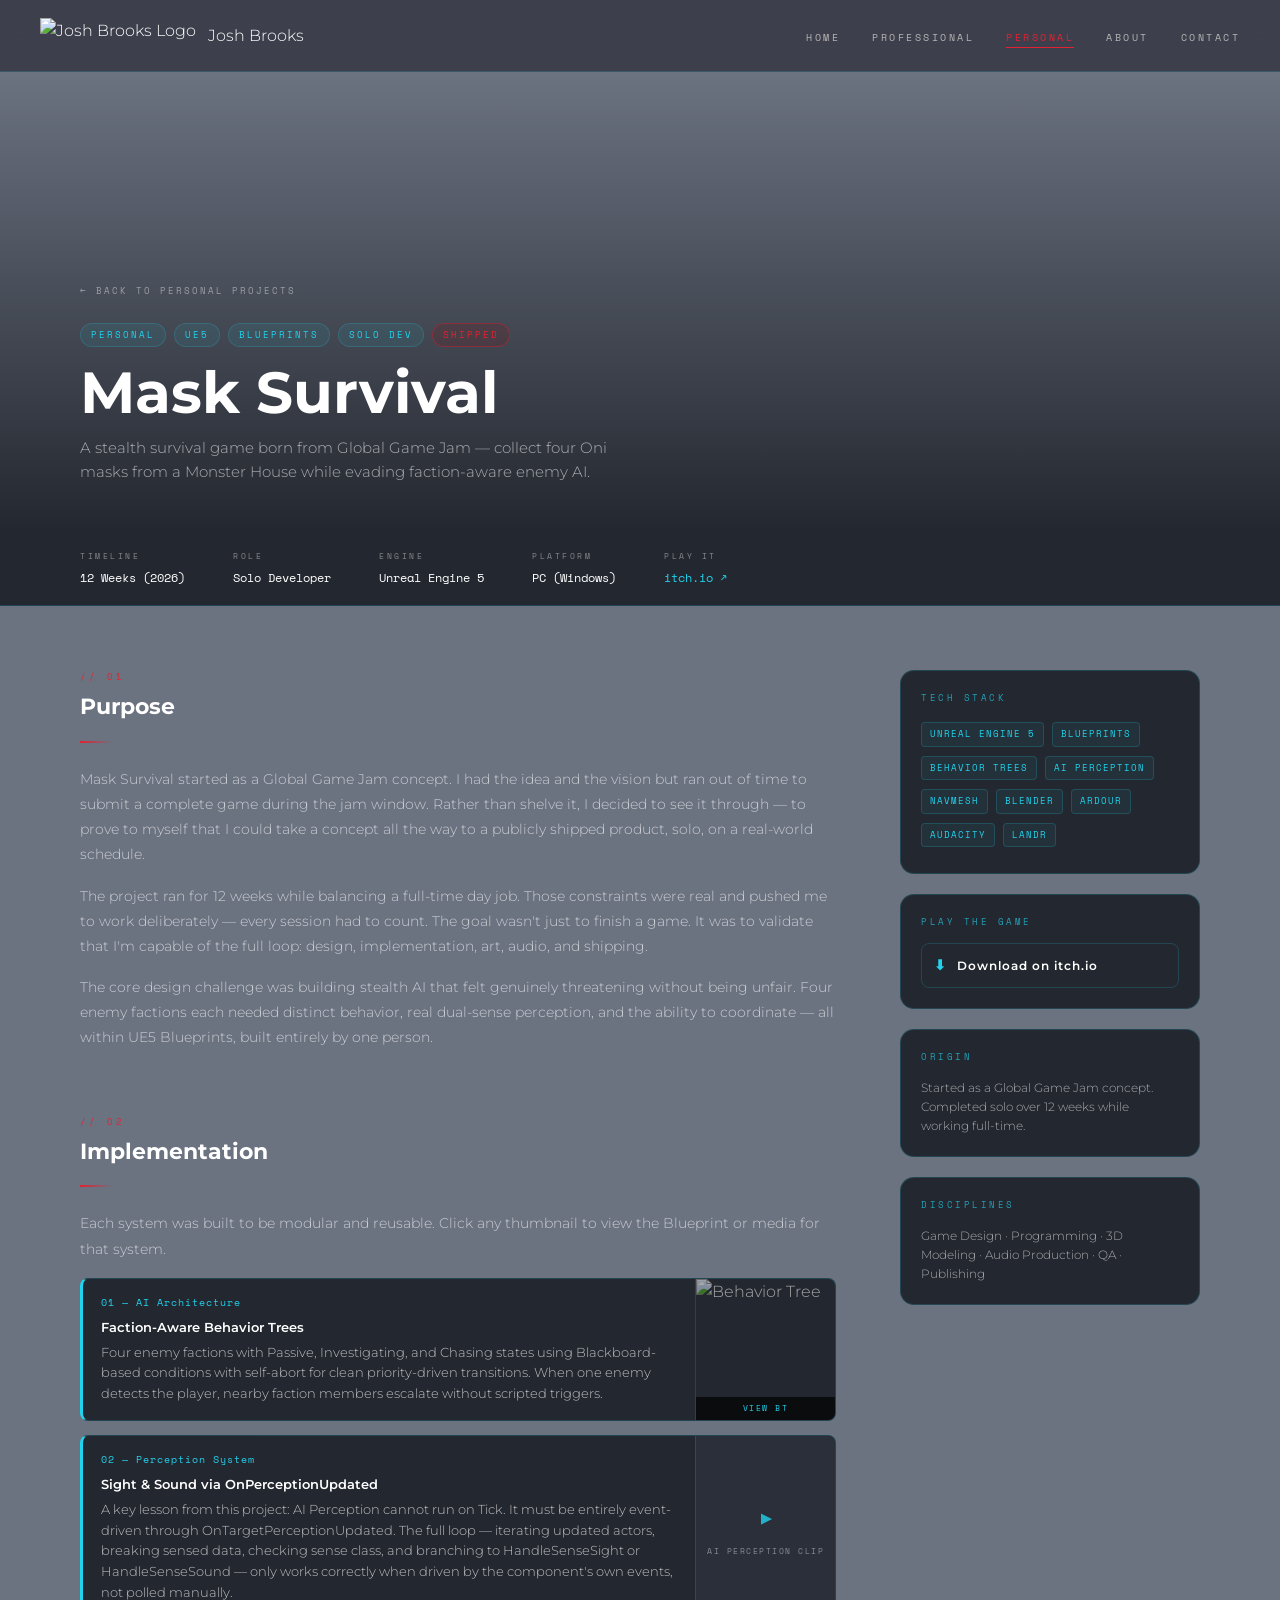
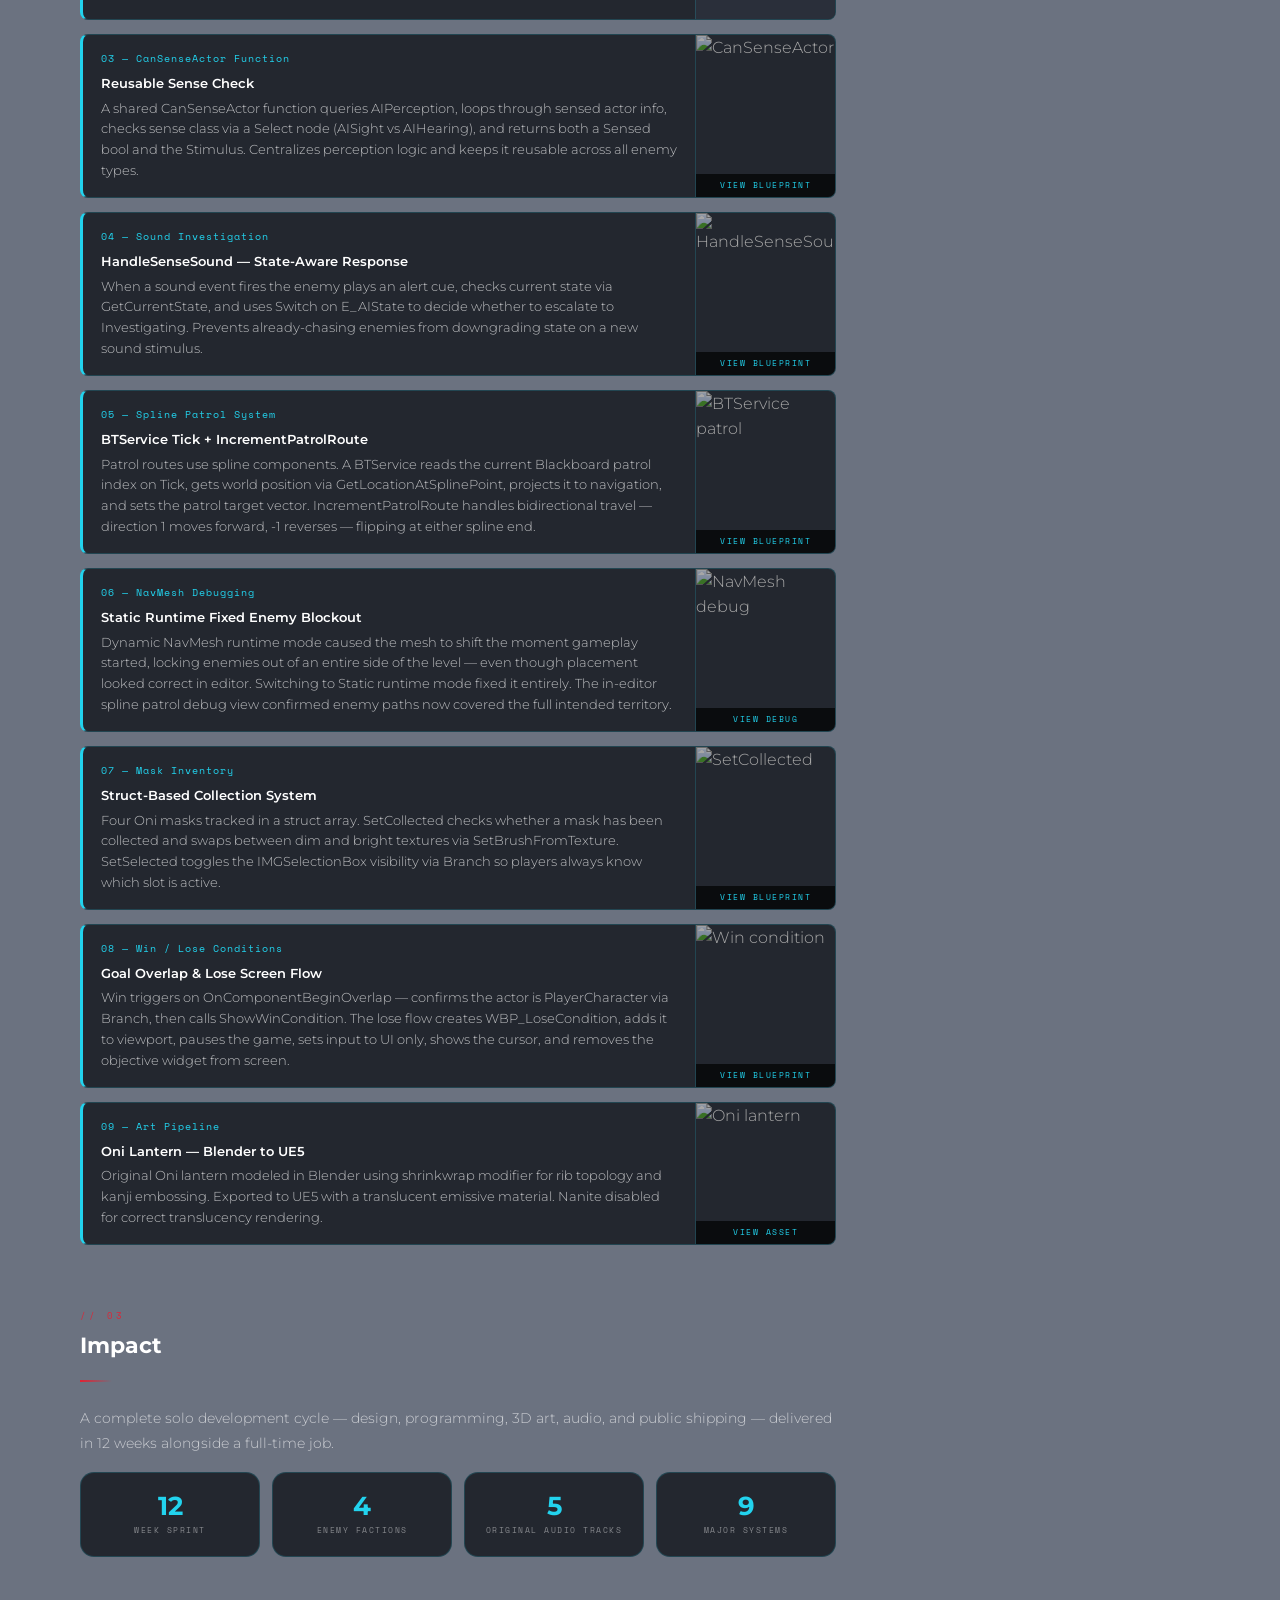
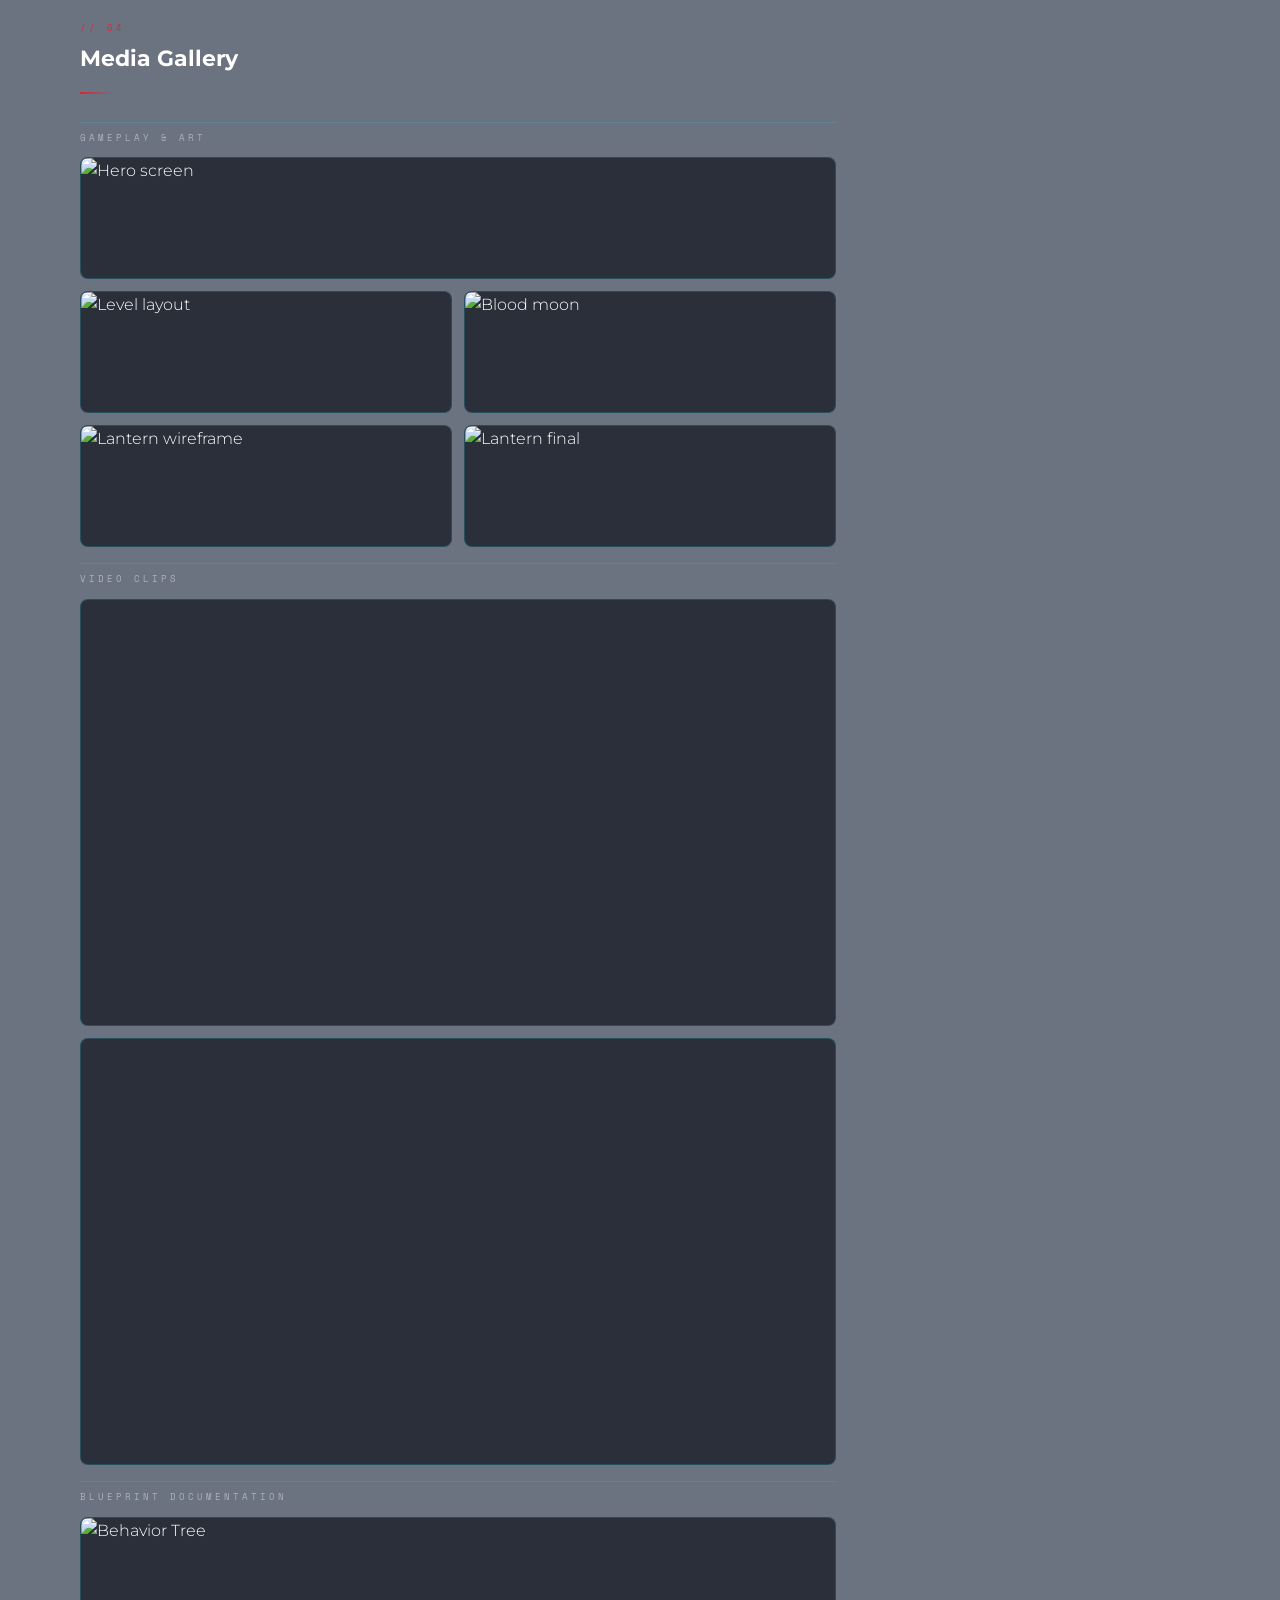
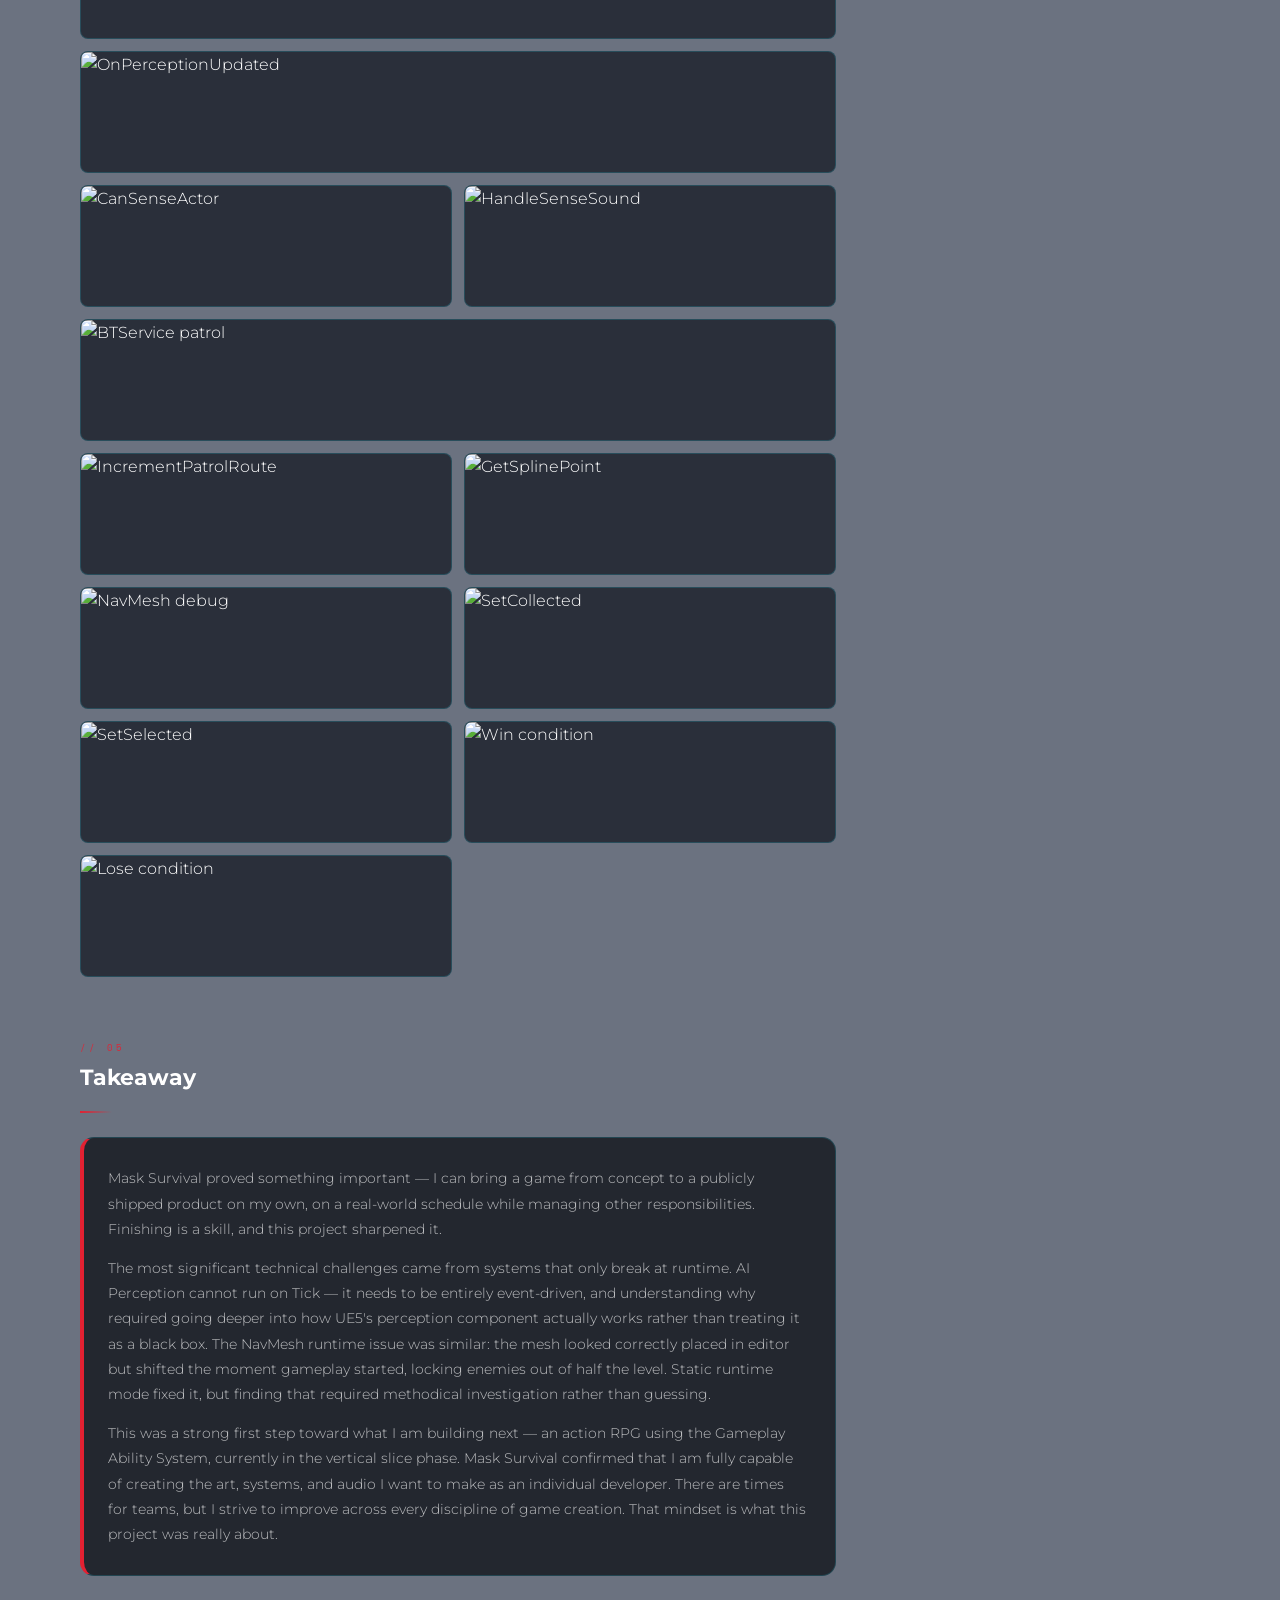
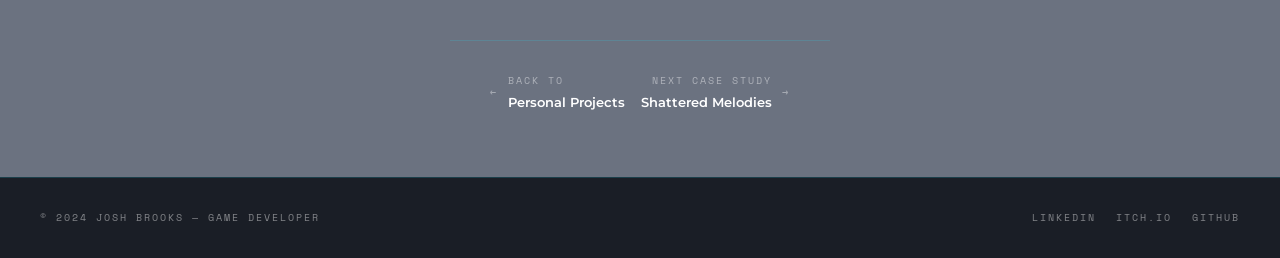
==== case-mask-survival.html @ 8e894837 "Updates to Case Mask Survival" ====
<!DOCTYPE html>
<html lang="en">
<head>
<meta charset="UTF-8"/>
<meta name="viewport" content="width=device-width, initial-scale=1.0"/>
<title>Mask Survival — Case Study | Josh Brooks</title>
<link rel="stylesheet" href="style.css"/>
<style>
  .nav-hamburger span { background: #E32132; }
  .nav-links a:hover, .nav-links a.active { color: #E32132; border-bottom-color: #E32132; }

  .cs-hero { position:relative; min-height:460px; display:flex; align-items:flex-end; overflow:hidden; }
  .cs-hero-bg { position:absolute; inset:0; background-size:cover; background-position:center top; filter:brightness(0.35) saturate(0.8); transform:scale(1.04); transition:transform 8s ease; }
  .cs-hero:hover .cs-hero-bg { transform:scale(1.0); }
  .cs-hero::after { content:''; position:absolute; inset:0; background:linear-gradient(to bottom,transparent 0%,rgba(35,39,47,0.6) 60%,var(--bg-dark) 100%); }
  .cs-hero-content { position:relative; z-index:2; padding:48px 40px; width:100%; max-width:1200px; margin:0 auto; }
  .cs-back { display:inline-flex; align-items:center; gap:8px; font-family:var(--font-mono); font-size:9px; letter-spacing:2px; text-transform:uppercase; color:var(--muted); text-decoration:none; margin-bottom:24px; transition:color 0.2s; }
  .cs-back:hover { color:var(--cyan); }
  .cs-badge-row { display:flex; gap:8px; flex-wrap:wrap; margin-bottom:16px; }
  .cs-chip { font-family:var(--font-mono); font-size:9px; letter-spacing:2px; text-transform:uppercase; padding:4px 10px; border-radius:20px; border:1px solid var(--border); color:var(--cyan); background:rgba(34,211,238,0.08); }
  .cs-chip.red { color:#E32132; border-color:rgba(227,33,50,0.4); background:rgba(132,0,5,0.15); }
  .cs-title { font-family:var(--font-head); font-weight:700; font-size:clamp(32px,5vw,58px); color:var(--white); line-height:1.05; margin-bottom:12px; }
  .cs-subtitle { font-size:15px; font-weight:300; color:rgba(255,255,255,0.6); max-width:560px; line-height:1.6; }

  .cs-meta { background:var(--surface); border-bottom:1px solid var(--border); }
  .cs-meta-inner { max-width:1200px; margin:0 auto; padding:0 40px; display:flex; gap:48px; flex-wrap:wrap; }
  .cs-meta-item { padding:18px 0; flex-shrink:0; }
  .cs-meta-label { font-family:var(--font-mono); font-size:8px; letter-spacing:2.5px; text-transform:uppercase; color:var(--muted); margin-bottom:5px; }
  .cs-meta-value { font-family:var(--font-mono); font-size:12px; color:var(--white); }
  .cs-meta-value a { color:var(--cyan); text-decoration:none; }
  .cs-meta-value a:hover { opacity:0.7; }

  .cs-body { max-width:1200px; margin:0 auto; padding:64px 40px; display:grid; grid-template-columns:1fr 300px; gap:64px; align-items:start; }

  .cs-section { margin-bottom:64px; }
  .cs-section:last-child { margin-bottom:0; }
  .cs-section-label { font-family:var(--font-mono); font-size:9px; letter-spacing:3px; text-transform:uppercase; color:#E32132; margin-bottom:10px; opacity:0.9; }
  .cs-section-title { font-family:var(--font-head); font-weight:700; font-size:22px; color:var(--white); margin-bottom:20px; line-height:1.2; }
  .cs-section-rule { width:32px; height:2px; background:linear-gradient(90deg,#E32132,transparent); margin-bottom:24px; }
  .cs-text { font-size:14px; font-weight:300; color:rgba(255,255,255,0.65); line-height:1.8; margin-bottom:16px; }

  .cs-impl-list { list-style:none; display:flex; flex-direction:column; gap:14px; margin-top:8px; }
  .cs-impl-list li { display:flex; background:var(--surface); border:1px solid var(--border); border-left:3px solid var(--cyan); border-radius:var(--radius-sm); overflow:hidden; transition:border-color 0.2s,box-shadow 0.2s; }
  .cs-impl-list li:hover { border-left-color:#E32132; box-shadow:0 4px 20px rgba(0,0,0,0.3); }
  .impl-main { padding:16px 18px; flex:1; min-width:0; }
  .impl-icon { font-family:var(--font-mono); font-size:10px; color:var(--cyan); letter-spacing:1px; margin-bottom:6px; display:block; }
  .impl-text { font-size:13px; font-weight:300; color:rgba(255,255,255,0.7); line-height:1.6; }
  .impl-text strong { font-weight:600; color:var(--white); display:block; margin-bottom:4px; }

  .impl-media { width:140px; flex-shrink:0; border-left:1px solid var(--border); overflow:hidden; position:relative; cursor:pointer; min-height:100px; }
  .impl-media img { width:100%; height:100%; object-fit:cover; transition:transform 0.4s,filter 0.3s; filter:brightness(0.65); display:block; }
  .impl-media:hover img { transform:scale(1.06); filter:brightness(1); }
  .impl-media-label { position:absolute; bottom:0; left:0; right:0; background:rgba(0,0,0,0.7); font-family:var(--font-mono); font-size:8px; letter-spacing:1.5px; text-transform:uppercase; color:var(--cyan); padding:5px 8px; text-align:center; }

  .impl-media-video { width:140px; flex-shrink:0; border-left:1px solid var(--border); background:var(--surface2); display:flex; flex-direction:column; align-items:center; justify-content:center; cursor:pointer; position:relative; transition:background 0.2s; gap:6px; min-height:100px; }
  .impl-media-video:hover { background:rgba(34,211,238,0.08); }
  .impl-media-video .play-icon { font-size:26px; color:var(--cyan); opacity:0.8; transition:opacity 0.2s,transform 0.2s; }
  .impl-media-video:hover .play-icon { opacity:1; transform:scale(1.1); }
  .impl-media-video .vid-label { font-family:var(--font-mono); font-size:8px; letter-spacing:1.5px; text-transform:uppercase; color:var(--muted); text-align:center; padding:0 8px; }

  .cs-impact-grid { display:grid; grid-template-columns:repeat(4,1fr); gap:12px; margin-top:8px; }
  .impact-card { background:var(--surface); border:1px solid var(--border); border-radius:var(--radius); padding:20px 12px; text-align:center; transition:border-color 0.3s,box-shadow 0.3s; }
  .impact-card:hover { border-color:rgba(34,211,238,0.4); box-shadow:0 8px 24px rgba(0,0,0,0.3); }
  .impact-num { font-family:var(--font-head); font-weight:700; font-size:26px; color:var(--cyan); line-height:1; margin-bottom:6px; }
  .impact-label { font-family:var(--font-mono); font-size:8px; letter-spacing:1.5px; text-transform:uppercase; color:var(--muted); line-height:1.4; }

  .cs-takeaway { background:var(--surface); border:1px solid var(--border); border-left:4px solid #E32132; border-radius:var(--radius); padding:28px 28px 28px 24px; margin-top:8px; }
  .cs-takeaway p { font-size:14px; font-weight:300; color:rgba(255,255,255,0.7); line-height:1.8; margin-bottom:14px; }
  .cs-takeaway p:last-child { margin-bottom:0; }

  .gallery-grid { display:grid; grid-template-columns:repeat(2,1fr); gap:12px; }
  .gallery-item { border-radius:var(--radius-sm); overflow:hidden; border:1px solid var(--border); background:var(--surface2); position:relative; cursor:pointer; transition:border-color 0.2s,transform 0.2s; }
  .gallery-item:hover { border-color:rgba(34,211,238,0.4); transform:translateY(-2px); }
  .gallery-item.wide { grid-column:span 2; }
  .gallery-item img { width:100%; display:block; object-fit:cover; min-height:120px; max-height:260px; }
  .gallery-caption { position:absolute; bottom:0; left:0; right:0; background:rgba(0,0,0,0.72); padding:8px 12px; font-family:var(--font-mono); font-size:8px; letter-spacing:1.5px; text-transform:uppercase; color:rgba(255,255,255,0.7); opacity:0; transition:opacity 0.2s; }
  .gallery-item:hover .gallery-caption { opacity:1; }
  .gallery-video { border-radius:var(--radius-sm); overflow:hidden; border:1px solid var(--border); position:relative; padding-top:56.25%; background:var(--surface2); }
  .gallery-video.wide { grid-column:span 2; }
  .gallery-video iframe { position:absolute; inset:0; width:100%; height:100%; border:none; }
  .gallery-section-label { grid-column:span 2; font-family:var(--font-mono); font-size:9px; letter-spacing:3px; text-transform:uppercase; color:var(--muted); padding-top:8px; border-top:1px solid var(--border); margin-top:4px; }

  .lightbox { display:none; position:fixed; inset:0; background:rgba(0,0,0,0.94); z-index:999; align-items:center; justify-content:center; padding:24px; }
  .lightbox.open { display:flex; }
  .lightbox img { max-width:90vw; max-height:85vh; border-radius:var(--radius-sm); object-fit:contain; }
  .lightbox-close { position:absolute; top:20px; right:24px; font-family:var(--font-mono); font-size:11px; letter-spacing:2px; text-transform:uppercase; color:var(--muted); cursor:pointer; background:none; border:none; transition:color 0.2s; }
  .lightbox-close:hover { color:var(--white); }

  .cs-sidebar { position:sticky; top:80px; display:flex; flex-direction:column; gap:20px; }
  .sidebar-block { background:var(--surface); border:1px solid var(--border); border-radius:var(--radius); padding:20px; }
  .sidebar-block-title { font-family:var(--font-mono); font-size:9px; letter-spacing:2.5px; text-transform:uppercase; color:var(--cyan); opacity:0.7; margin-bottom:14px; }
  .tech-tag { display:inline-block; font-family:var(--font-mono); font-size:9px; letter-spacing:1px; text-transform:uppercase; padding:4px 8px; border-radius:4px; border:1px solid var(--border); color:var(--cyan); background:rgba(34,211,238,0.06); margin:0 4px 6px 0; }
  .sidebar-link { display:flex; align-items:center; gap:10px; padding:10px 12px; border-radius:var(--radius-sm); border:1px solid var(--border); color:var(--white); text-decoration:none; font-size:12px; font-weight:600; letter-spacing:1px; transition:background 0.2s,border-color 0.2s; margin-bottom:8px; }
  .sidebar-link:last-child { margin-bottom:0; }
  .sidebar-link:hover { background:rgba(34,211,238,0.08); border-color:rgba(34,211,238,0.4); }
  .sidebar-link .link-icon { font-size:14px; color:var(--cyan); }

  .cs-pagination { max-width:1200px; margin:0 auto; padding:32px 40px 64px; display:flex; justify-content:space-between; align-items:center; gap:16px; border-top:1px solid var(--border); }
  .cs-pag-btn { display:flex; align-items:center; gap:10px; font-family:var(--font-mono); font-size:10px; letter-spacing:2px; text-transform:uppercase; color:var(--muted); text-decoration:none; transition:color 0.2s; }
  .cs-pag-btn:hover { color:var(--cyan); }
  .cs-pag-btn .pag-title { font-family:var(--font-head); font-size:13px; font-weight:600; color:var(--white); letter-spacing:0; text-transform:none; display:block; margin-top:3px; }

  @media (max-width:900px) {
    .cs-body { grid-template-columns:1fr; gap:40px; padding:40px 20px; }
    .cs-sidebar { position:static; }
    .cs-hero-content { padding:32px 20px; }
    .cs-meta-inner { padding:0 20px; gap:24px; }
    .cs-impact-grid { grid-template-columns:repeat(2,1fr); }
    .cs-pagination { padding:24px 20px 48px; }
    .gallery-grid { grid-template-columns:1fr; }
    .gallery-item.wide,.gallery-video.wide,.gallery-section-label { grid-column:span 1; }
    .impl-media,.impl-media-video { display:none; }
  }
</style>
</head>
<body>

<nav class="site-nav">
  <div class="nav-logo">
    <img src="https://wixmp-fe53c9ff592a4da924211f23.wixmp.com/users/c1eed976-c0aa-4ad0-b243-b94461a41cc9/design-previews/214d02a4-6cc4-48d9-95d4-596dc8450f7b/1761703744191-transparentThumbnail.png" alt="Josh Brooks Logo"/>
    <span class="nav-logo-text">Josh Brooks</span>
  </div>
  <ul class="nav-links" id="navLinks">
    <li><a href="index.html">Home</a></li>
    <li><a href="professional.html">Professional</a></li>
    <li><a href="personal.html" class="active">Personal</a></li>
    <li><a href="about.html">About</a></li>
    <li><a href="about.html#contact">Contact</a></li>
  </ul>
  <button class="nav-hamburger" id="hamburger" aria-label="Menu">
    <span></span><span></span><span></span>
  </button>
</nav>

<div class="cs-hero">
  <div class="cs-hero-bg" style="background-image:url('media/mask-survival/hero.png');"></div>
  <div class="cs-hero-content">
    <a class="cs-back" href="personal.html">← Back to Personal Projects</a>
    <div class="cs-badge-row">
      <span class="cs-chip">Personal</span>
      <span class="cs-chip">UE5</span>
      <span class="cs-chip">Blueprints</span>
      <span class="cs-chip">Solo Dev</span>
      <span class="cs-chip red">Shipped</span>
    </div>
    <h1 class="cs-title">Mask Survival</h1>
    <p class="cs-subtitle">A stealth survival game born from Global Game Jam — collect four Oni masks from a Monster House while evading faction-aware enemy AI.</p>
  </div>
</div>

<div class="cs-meta">
  <div class="cs-meta-inner">
    <div class="cs-meta-item"><p class="cs-meta-label">Timeline</p><p class="cs-meta-value">12 Weeks (2026)</p></div>
    <div class="cs-meta-item"><p class="cs-meta-label">Role</p><p class="cs-meta-value">Solo Developer</p></div>
    <div class="cs-meta-item"><p class="cs-meta-label">Engine</p><p class="cs-meta-value">Unreal Engine 5</p></div>
    <div class="cs-meta-item"><p class="cs-meta-label">Platform</p><p class="cs-meta-value">PC (Windows)</p></div>
    <div class="cs-meta-item"><p class="cs-meta-label">Play It</p><p class="cs-meta-value"><a href="https://fear-wydk.itch.io/mask-survival" target="_blank" rel="noopener">itch.io ↗</a></p></div>
  </div>
</div>

<div class="cs-body">
<main>

  <div class="cs-section">
    <p class="cs-section-label">// 01</p>
    <h2 class="cs-section-title">Purpose</h2>
    <div class="cs-section-rule"></div>
    <p class="cs-text">Mask Survival started as a Global Game Jam concept. I had the idea and the vision but ran out of time to submit a complete game during the jam window. Rather than shelve it, I decided to see it through — to prove to myself that I could take a concept all the way to a publicly shipped product, solo, on a real-world schedule.</p>
    <p class="cs-text">The project ran for 12 weeks while balancing a full-time day job. Those constraints were real and pushed me to work deliberately — every session had to count. The goal wasn't just to finish a game. It was to validate that I'm capable of the full loop: design, implementation, art, audio, and shipping.</p>
    <p class="cs-text">The core design challenge was building stealth AI that felt genuinely threatening without being unfair. Four enemy factions each needed distinct behavior, real dual-sense perception, and the ability to coordinate — all within UE5 Blueprints, built entirely by one person.</p>
  </div>

  <div class="cs-section">
    <p class="cs-section-label">// 02</p>
    <h2 class="cs-section-title">Implementation</h2>
    <div class="cs-section-rule"></div>
    <p class="cs-text">Each system was built to be modular and reusable. Click any thumbnail to view the Blueprint or media for that system.</p>
    <ul class="cs-impl-list">

      <li>
        <div class="impl-main">
          <span class="impl-icon">01 — AI Architecture</span>
          <div class="impl-text">
            <strong>Faction-Aware Behavior Trees</strong>
            Four enemy factions with Passive, Investigating, and Chasing states using Blackboard-based conditions with self-abort for clean priority-driven transitions. When one enemy detects the player, nearby faction members escalate without scripted triggers.
          </div>
        </div>
        <div class="impl-media" onclick="openLightbox('media/mask-survival/Enemy_Behavior_Tree.png','Enemy Behavior Tree — three-state AI architecture')">
          <img src="media/mask-survival/Enemy_Behavior_Tree.png" alt="Behavior Tree"/>
          <span class="impl-media-label">View BT</span>
        </div>
      </li>

      <li>
        <div class="impl-main">
          <span class="impl-icon">02 — Perception System</span>
          <div class="impl-text">
            <strong>Sight & Sound via OnPerceptionUpdated</strong>
            A key lesson from this project: AI Perception cannot run on Tick. It must be entirely event-driven through OnTargetPerceptionUpdated. The full loop — iterating updated actors, breaking sensed data, checking sense class, and branching to HandleSenseSight or HandleSenseSound — only works correctly when driven by the component's own events, not polled manually.
          </div>
        </div>
        <div class="impl-media-video" onclick="openVideoModal('V0RXohk8umM')">
          <span class="play-icon">▶</span>
          <span class="vid-label">AI Perception Clip</span>
        </div>
      </li>

      <li>
        <div class="impl-main">
          <span class="impl-icon">03 — CanSenseActor Function</span>
          <div class="impl-text">
            <strong>Reusable Sense Check</strong>
            A shared CanSenseActor function queries AIPerception, loops through sensed actor info, checks sense class via a Select node (AISight vs AIHearing), and returns both a Sensed bool and the Stimulus. Centralizes perception logic and keeps it reusable across all enemy types.
          </div>
        </div>
        <div class="impl-media" onclick="openLightbox('media/mask-survival/Can_See_Actor.png','CanSenseActor — reusable perception function')">
          <img src="media/mask-survival/Can_See_Actor.png" alt="CanSenseActor"/>
          <span class="impl-media-label">View Blueprint</span>
        </div>
      </li>

      <li>
        <div class="impl-main">
          <span class="impl-icon">04 — Sound Investigation</span>
          <div class="impl-text">
            <strong>HandleSenseSound — State-Aware Response</strong>
            When a sound event fires the enemy plays an alert cue, checks current state via GetCurrentState, and uses Switch on E_AIState to decide whether to escalate to Investigating. Prevents already-chasing enemies from downgrading state on a new sound stimulus.
          </div>
        </div>
        <div class="impl-media" onclick="openLightbox('media/mask-survival/Sense_Sound.png','HandleSenseSound Blueprint')">
          <img src="media/mask-survival/Sense_Sound.png" alt="HandleSenseSound"/>
          <span class="impl-media-label">View Blueprint</span>
        </div>
      </li>

      <li>
        <div class="impl-main">
          <span class="impl-icon">05 — Spline Patrol System</span>
          <div class="impl-text">
            <strong>BTService Tick + IncrementPatrolRoute</strong>
            Patrol routes use spline components. A BTService reads the current Blackboard patrol index on Tick, gets world position via GetLocationAtSplinePoint, projects it to navigation, and sets the patrol target vector. IncrementPatrolRoute handles bidirectional travel — direction 1 moves forward, -1 reverses — flipping at either spline end.
          </div>
        </div>
        <div class="impl-media" onclick="openLightbox('media/mask-survival/BTS_Service_That_ran_on_Tick.png','BTService patrol tick Blueprint')">
          <img src="media/mask-survival/BTS_Service_That_ran_on_Tick.png" alt="BTService patrol"/>
          <span class="impl-media-label">View Blueprint</span>
        </div>
      </li>

      <li>
        <div class="impl-main">
          <span class="impl-icon">06 — NavMesh Debugging</span>
          <div class="impl-text">
            <strong>Static Runtime Fixed Enemy Blockout</strong>
            Dynamic NavMesh runtime mode caused the mesh to shift the moment gameplay started, locking enemies out of an entire side of the level — even though placement looked correct in editor. Switching to Static runtime mode fixed it entirely. The in-editor spline patrol debug view confirmed enemy paths now covered the full intended territory.
          </div>
        </div>
        <div class="impl-media" onclick="openLightbox('media/mask-survival/NavMesh_Error.png','NavMesh error — spline patrol debug view')">
          <img src="media/mask-survival/NavMesh_Error.png" alt="NavMesh debug"/>
          <span class="impl-media-label">View Debug</span>
        </div>
      </li>

      <li>
        <div class="impl-main">
          <span class="impl-icon">07 — Mask Inventory</span>
          <div class="impl-text">
            <strong>Struct-Based Collection System</strong>
            Four Oni masks tracked in a struct array. SetCollected checks whether a mask has been collected and swaps between dim and bright textures via SetBrushFromTexture. SetSelected toggles the IMGSelectionBox visibility via Branch so players always know which slot is active.
          </div>
        </div>
        <div class="impl-media" onclick="openLightbox('media/mask-survival/Set_Collected_Code.png','SetCollected — texture swap on collection')">
          <img src="media/mask-survival/Set_Collected_Code.png" alt="SetCollected"/>
          <span class="impl-media-label">View Blueprint</span>
        </div>
      </li>

      <li>
        <div class="impl-main">
          <span class="impl-icon">08 — Win / Lose Conditions</span>
          <div class="impl-text">
            <strong>Goal Overlap & Lose Screen Flow</strong>
            Win triggers on OnComponentBeginOverlap — confirms the actor is PlayerCharacter via Branch, then calls ShowWinCondition. The lose flow creates WBP_LoseCondition, adds it to viewport, pauses the game, sets input to UI only, shows the cursor, and removes the objective widget from screen.
          </div>
        </div>
        <div class="impl-media" onclick="openLightbox('media/mask-survival/WinCondition.png','Win condition — overlap Blueprint')">
          <img src="media/mask-survival/WinCondition.png" alt="Win condition"/>
          <span class="impl-media-label">View Blueprint</span>
        </div>
      </li>

      <li>
        <div class="impl-main">
          <span class="impl-icon">09 — Art Pipeline</span>
          <div class="impl-text">
            <strong>Oni Lantern — Blender to UE5</strong>
            Original Oni lantern modeled in Blender using shrinkwrap modifier for rib topology and kanji embossing. Exported to UE5 with a translucent emissive material. Nanite disabled for correct translucency rendering.
          </div>
        </div>
        <div class="impl-media" onclick="openLightbox('media/mask-survival/lantern_final.png','Oni lantern — final UE5 render')">
          <img src="media/mask-survival/lantern_final.png" alt="Oni lantern"/>
          <span class="impl-media-label">View Asset</span>
        </div>
      </li>

    </ul>
  </div>

  <div class="cs-section">
    <p class="cs-section-label">// 03</p>
    <h2 class="cs-section-title">Impact</h2>
    <div class="cs-section-rule"></div>
    <p class="cs-text">A complete solo development cycle — design, programming, 3D art, audio, and public shipping — delivered in 12 weeks alongside a full-time job.</p>
    <div class="cs-impact-grid">
      <div class="impact-card"><p class="impact-num">12</p><p class="impact-label">Week Sprint</p></div>
      <div class="impact-card"><p class="impact-num">4</p><p class="impact-label">Enemy Factions</p></div>
      <div class="impact-card"><p class="impact-num">5</p><p class="impact-label">Original Audio Tracks</p></div>
      <div class="impact-card"><p class="impact-num">9</p><p class="impact-label">Major Systems</p></div>
    </div>
  </div>

  <div class="cs-section">
    <p class="cs-section-label">// 04</p>
    <h2 class="cs-section-title">Media Gallery</h2>
    <div class="cs-section-rule"></div>
    <div class="gallery-grid">

      <p class="gallery-section-label">Gameplay & Art</p>

      <div class="gallery-item wide" onclick="openLightbox('media/mask-survival/hero.png','Blood moon — Mask Survival gameplay screen')">
        <img src="media/mask-survival/hero.png" alt="Hero screen"/>
        <span class="gallery-caption">Blood moon gameplay screen</span>
      </div>

      <div class="gallery-item" onclick="openLightbox('media/mask-survival/level_layout.png','Top-down level layout — faction zones')">
        <img src="media/mask-survival/level_layout.png" alt="Level layout"/>
        <span class="gallery-caption">Top-down level layout</span>
      </div>

      <div class="gallery-item" onclick="openLightbox('media/mask-survival/blood_moon.png','Blood moon — custom asset')">
        <img src="media/mask-survival/blood_moon.png" alt="Blood moon"/>
        <span class="gallery-caption">Blood moon — custom asset</span>
      </div>

      <div class="gallery-item" onclick="openLightbox('media/mask-survival/lantern_correct.png','Oni lantern — Blender wireframe')">
        <img src="media/mask-survival/lantern_correct.png" alt="Lantern wireframe"/>
        <span class="gallery-caption">Oni lantern — Blender wireframe</span>
      </div>

      <div class="gallery-item" onclick="openLightbox('media/mask-survival/lantern_final.png','Oni lantern — final UE5 render')">
        <img src="media/mask-survival/lantern_final.png" alt="Lantern final"/>
        <span class="gallery-caption">Oni lantern — final render</span>
      </div>

      <p class="gallery-section-label">Video Clips</p>

      <div class="gallery-video wide">
        <iframe src="https://www.youtube.com/embed/FTYqGcq7-w8" title="Mask Survival — Gameplay" allowfullscreen></iframe>
      </div>

      <div class="gallery-video wide">
        <iframe src="https://www.youtube.com/embed/V0RXohk8umM" title="Mask Survival — AI Perception System" allowfullscreen></iframe>
      </div>

      <p class="gallery-section-label">Blueprint Documentation</p>

      <div class="gallery-item wide" onclick="openLightbox('media/mask-survival/Enemy_Behavior_Tree.png','Enemy Behavior Tree — full AI state architecture')">
        <img src="media/mask-survival/Enemy_Behavior_Tree.png" alt="Behavior Tree"/>
        <span class="gallery-caption">Behavior Tree — full AI state machine</span>
      </div>

      <div class="gallery-item wide" onclick="openLightbox('media/mask-survival/AI_Perception-Controller.png','OnPerceptionUpdated — full perception event loop')">
        <img src="media/mask-survival/AI_Perception-Controller.png" alt="OnPerceptionUpdated"/>
        <span class="gallery-caption">OnPerceptionUpdated — full event loop</span>
      </div>

      <div class="gallery-item" onclick="openLightbox('media/mask-survival/Can_See_Actor.png','CanSenseActor — reusable sense function')">
        <img src="media/mask-survival/Can_See_Actor.png" alt="CanSenseActor"/>
        <span class="gallery-caption">CanSenseActor function</span>
      </div>

      <div class="gallery-item" onclick="openLightbox('media/mask-survival/Sense_Sound.png','HandleSenseSound — state-aware response')">
        <img src="media/mask-survival/Sense_Sound.png" alt="HandleSenseSound"/>
        <span class="gallery-caption">HandleSenseSound Blueprint</span>
      </div>

      <div class="gallery-item wide" onclick="openLightbox('media/mask-survival/BTS_Service_That_ran_on_Tick.png','BTService — spline patrol tick')">
        <img src="media/mask-survival/BTS_Service_That_ran_on_Tick.png" alt="BTService patrol"/>
        <span class="gallery-caption">BTService — spline patrol tick</span>
      </div>

      <div class="gallery-item" onclick="openLightbox('media/mask-survival/Increment_Patrol_Route.png','IncrementPatrolRoute — bidirectional spline travel')">
        <img src="media/mask-survival/Increment_Patrol_Route.png" alt="IncrementPatrolRoute"/>
        <span class="gallery-caption">IncrementPatrolRoute — bidirectional</span>
      </div>

      <div class="gallery-item" onclick="openLightbox('media/mask-survival/Get_Spline_Position.png','GetSplinePointAsWorldPosition function')">
        <img src="media/mask-survival/Get_Spline_Position.png" alt="GetSplinePoint"/>
        <span class="gallery-caption">GetSplinePointAsWorldPosition</span>
      </div>

      <div class="gallery-item" onclick="openLightbox('media/mask-survival/NavMesh_Error.png','NavMesh — spline patrol debug view showing blockout issue')">
        <img src="media/mask-survival/NavMesh_Error.png" alt="NavMesh debug"/>
        <span class="gallery-caption">NavMesh — patrol debug view</span>
      </div>

      <div class="gallery-item" onclick="openLightbox('media/mask-survival/Set_Collected_Code.png','SetCollected — texture swap on mask collection')">
        <img src="media/mask-survival/Set_Collected_Code.png" alt="SetCollected"/>
        <span class="gallery-caption">SetCollected — texture swap</span>
      </div>

      <div class="gallery-item" onclick="openLightbox('media/mask-survival/SelectionBox_Code.png','SetSelected — selection box visibility toggle')">
        <img src="media/mask-survival/SelectionBox_Code.png" alt="SetSelected"/>
        <span class="gallery-caption">SetSelected — UI visibility</span>
      </div>

      <div class="gallery-item" onclick="openLightbox('media/mask-survival/WinCondition.png','Win condition — overlap to ShowWinCondition')">
        <img src="media/mask-survival/WinCondition.png" alt="Win condition"/>
        <span class="gallery-caption">Win condition Blueprint</span>
      </div>

      <div class="gallery-item" onclick="openLightbox('media/mask-survival/Lose_Conditons.png','Lose condition — full UI and pause flow')">
        <img src="media/mask-survival/Lose_Conditons.png" alt="Lose condition"/>
        <span class="gallery-caption">Lose condition Blueprint</span>
      </div>

    </div>
  </div>

  <div class="cs-section">
    <p class="cs-section-label">// 05</p>
    <h2 class="cs-section-title">Takeaway</h2>
    <div class="cs-section-rule"></div>
    <div class="cs-takeaway">
      <p>Mask Survival proved something important — I can bring a game from concept to a publicly shipped product on my own, on a real-world schedule while managing other responsibilities. Finishing is a skill, and this project sharpened it.</p>
      <p>The most significant technical challenges came from systems that only break at runtime. AI Perception cannot run on Tick — it needs to be entirely event-driven, and understanding why required going deeper into how UE5's perception component actually works rather than treating it as a black box. The NavMesh runtime issue was similar: the mesh looked correctly placed in editor but shifted the moment gameplay started, locking enemies out of half the level. Static runtime mode fixed it, but finding that required methodical investigation rather than guessing.</p>
      <p>This was a strong first step toward what I am building next — an action RPG using the Gameplay Ability System, currently in the vertical slice phase. Mask Survival confirmed that I am fully capable of creating the art, systems, and audio I want to make as an individual developer. There are times for teams, but I strive to improve across every discipline of game creation. That mindset is what this project was really about.</p>
    </div>
  </div>

</main>

<aside class="cs-sidebar">
  <div class="sidebar-block">
    <p class="sidebar-block-title">Tech Stack</p>
    <span class="tech-tag">Unreal Engine 5</span>
    <span class="tech-tag">Blueprints</span>
    <span class="tech-tag">Behavior Trees</span>
    <span class="tech-tag">AI Perception</span>
    <span class="tech-tag">NavMesh</span>
    <span class="tech-tag">Blender</span>
    <span class="tech-tag">Ardour</span>
    <span class="tech-tag">Audacity</span>
    <span class="tech-tag">LANDR</span>
  </div>
  <div class="sidebar-block">
    <p class="sidebar-block-title">Play The Game</p>
    <a class="sidebar-link" href="https://fear-wydk.itch.io/mask-survival" target="_blank" rel="noopener">
      <span class="link-icon">⬇</span> Download on itch.io
    </a>
  </div>
  <div class="sidebar-block">
    <p class="sidebar-block-title">Origin</p>
    <p style="font-size:12px;font-weight:300;color:rgba(255,255,255,0.6);line-height:1.6;">Started as a Global Game Jam concept. Completed solo over 12 weeks while working full-time.</p>
  </div>
  <div class="sidebar-block">
    <p class="sidebar-block-title">Disciplines</p>
    <p style="font-size:12px;font-weight:300;color:rgba(255,255,255,0.6);line-height:1.6;">Game Design · Programming · 3D Modeling · Audio Production · QA · Publishing</p>
  </div>
</aside>
</div>

<div class="cs-pagination">
  <a class="cs-pag-btn" href="personal.html">
    ← <div><span>Back to</span><span class="pag-title">Personal Projects</span></div>
  </a>
  <a class="cs-pag-btn" href="case-shattered-melodies.html">
    <div style="text-align:right;"><span>Next Case Study</span><span class="pag-title">Shattered Melodies</span></div> →
  </a>
</div>

<footer class="site-footer">
  <p class="footer-copy">© 2024 Josh Brooks — Game Developer</p>
  <div class="footer-links">
    <a href="http://www.linkedin.com/in/veryambitious" target="_blank" rel="noopener">LinkedIn</a>
    <a href="https://fear-wydk.itch.io" target="_blank" rel="noopener">itch.io</a>
    <a href="https://github.com/FearWydk" target="_blank" rel="noopener">GitHub</a>
  </div>
</footer>

<div class="lightbox" id="lightbox" onclick="closeLightbox()">
  <button class="lightbox-close" onclick="closeLightbox()">✕ Close</button>
  <img id="lightboxImg" src="" alt=""/>
</div>

<div class="lightbox" id="videoModal" onclick="closeVideoModal()">
  <button class="lightbox-close" onclick="closeVideoModal()">✕ Close</button>
  <div style="width:min(900px,90vw);aspect-ratio:16/9;border-radius:var(--radius-sm);overflow:hidden;" onclick="event.stopPropagation()">
    <iframe id="videoFrame" src="" width="100%" height="100%" frameborder="0" allowfullscreen></iframe>
  </div>
</div>

<script>
  document.getElementById('hamburger').addEventListener('click', () => {
    document.getElementById('navLinks').classList.toggle('open');
  });
  function openLightbox(src, alt) {
    document.getElementById('lightboxImg').src = src;
    document.getElementById('lightboxImg').alt = alt || '';
    document.getElementById('lightbox').classList.add('open');
    document.body.style.overflow = 'hidden';
  }
  function closeLightbox() {
    document.getElementById('lightbox').classList.remove('open');
    document.body.style.overflow = '';
  }
  function openVideoModal(videoId) {
    document.getElementById('videoFrame').src = 'https://www.youtube.com/embed/' + videoId + '?autoplay=1';
    document.getElementById('videoModal').classList.add('open');
    document.body.style.overflow = 'hidden';
  }
  function closeVideoModal() {
    document.getElementById('videoFrame').src = '';
    document.getElementById('videoModal').classList.remove('open');
    document.body.style.overflow = '';
  }
  document.addEventListener('keydown', e => {
    if (e.key === 'Escape') { closeLightbox(); closeVideoModal(); }
  });
</script>
</body>
</html>
---- style.css ----
/* ============================================================
   JOSH BROOKS — GAME DEV PORTFOLIO
   Shared stylesheet — all pages import this
   ============================================================ */

/* ── FONTS ── */
@import url('https://fonts.googleapis.com/css2?family=Montserrat:wght@300;400;600;700&family=Space+Mono:ital,wght@0,400;0,700;1,400&display=swap');

/* ── RESET ── */
*, *::before, *::after { box-sizing: border-box; margin: 0; padding: 0; }
html { scroll-behavior: smooth; }

/* ── TOKENS ── */
:root {
  --bg:           #6b7280;
  --bg-dark:      #23272f;
  --bg-darker:    #1a1e26;
  --surface:      #23272f;
  --surface2:     #2a2f3a;
  --cyan:         #22d3ee;
  --cyan-dim:     #0e7490;
  --cyan-glow:    rgba(34,211,238,0.12);
  --red:          #840005;
  --red-bright:   #E32132;
  --white:        #ffffff;
  --offwhite:     #e8e6df;
  --muted:        rgba(255,255,255,0.45);
  --border:       rgba(34,211,238,0.18);
  --radius:       14px;
  --radius-sm:    8px;
  --font-head:    'Montserrat', sans-serif;
  --font-body:    'Montserrat', sans-serif;
  --font-mono:    'Space Mono', monospace;
}

/* ── BASE ── */
body {
  background: var(--bg);
  color: var(--white);
  font-family: var(--font-body);
  font-weight: 300;
  line-height: 1.6;
  min-height: 100vh;
  display: flex;
  flex-direction: column;
}

a { color: inherit; text-decoration: none; }
img { display: block; max-width: 100%; }

/* ── NAV ── */
.site-nav {
  position: sticky;
  top: 0;
  z-index: 100;
  background: rgba(35,35,45,0.62);
  backdrop-filter: blur(14px);
  -webkit-backdrop-filter: blur(14px);
  border-bottom: 1px solid var(--border);
  padding: 0 40px;
  display: flex;
  align-items: center;
  justify-content: space-between;
  height: 72px;
}

.nav-logo {
  display: flex;
  align-items: center;
  gap: 12px;
}
.nav-logo img {
  height: 48px;
  width: auto;
  object-fit: contain;
  padding: 6px 0;
}
}
.nav-logo-text {
  font-family: var(--font-mono);
  font-size: 11px;
  letter-spacing: 3px;
  text-transform: uppercase;
  color: var(--cyan);
  opacity: 0.85;
}

.nav-links {
  display: flex;
  gap: 32px;
  list-style: none;
}
.nav-links a {
  font-family: var(--font-mono);
  font-size: 10px;
  letter-spacing: 2.5px;
  text-transform: uppercase;
  color: var(--offwhite);
  opacity: 0.7;
  transition: opacity 0.2s, color 0.2s;
  padding-bottom: 2px;
  border-bottom: 1px solid transparent;
}
.nav-links a:hover,
.nav-links a.active {
  opacity: 1;
  color: var(--cyan);
  border-bottom-color: var(--cyan);
}

.nav-hamburger {
  display: none;
  flex-direction: column;
  gap: 5px;
  cursor: pointer;
  background: none;
  border: none;
  padding: 4px;
}
.nav-hamburger span {
  display: block;
  width: 22px;
  height: 2px;
  background: var(--offwhite);
  border-radius: 2px;
  transition: all 0.3s;
}
.nav-hamburger span { background: #E32132; }
.nav-links a:hover, .nav-links a.active { color: #E32132; border-bottom-color: #E32132; }

/* ── MOBILE NAV ── */
@media (max-width: 768px) {
  .site-nav { padding: 0 20px; }
  .nav-hamburger { display: flex; }
  .nav-links {
    display: none;
    position: absolute;
    top: 62px; left: 0; right: 0;
    flex-direction: column;
    gap: 0;
    background: var(--bg-dark);
    border-bottom: 1px solid var(--border);
    padding: 12px 0;
  }
  .nav-links.open { display: flex; }
  .nav-links li a {
    display: block;
    padding: 12px 24px;
    font-size: 11px;
  }
}

/* ── FOOTER ── */
.site-footer {
  margin-top: auto;
  background: var(--bg-darker);
  border-top: 1px solid var(--border);
  padding: 32px 40px;
  display: flex;
  justify-content: space-between;
  align-items: center;
  flex-wrap: wrap;
  gap: 16px;
}
.footer-copy {
  font-family: var(--font-mono);
  font-size: 10px;
  letter-spacing: 2px;
  color: var(--muted);
  text-transform: uppercase;
}
.footer-links {
  display: flex;
  gap: 20px;
  align-items: center;
}
.footer-links a {
  font-family: var(--font-mono);
  font-size: 10px;
  letter-spacing: 2px;
  text-transform: uppercase;
  color: var(--muted);
  transition: color 0.2s;
}
.footer-links a:hover { color: var(--cyan); }

/* ── SECTION WRAPPER ── */
.section {
  padding: 80px 40px;
  max-width: 1200px;
  margin: 0 auto;
  width: 100%;
}
.section-label {
  font-family: var(--font-mono);
  font-size: 10px;
  letter-spacing: 4px;
  text-transform: uppercase;
  color: var(--cyan);
  opacity: 0.8;
  margin-bottom: 12px;
}
.section-title {
  font-family: var(--font-head);
  font-weight: 700;
  font-size: clamp(26px, 4vw, 42px);
  color: var(--white);
  line-height: 1.15;
  margin-bottom: 20px;
}
.section-rule {
  width: 48px;
  height: 2px;
  background: linear-gradient(90deg, var(--cyan), transparent);
  margin-bottom: 40px;
}

/* ── BUTTONS ── */
.btn {
  display: inline-flex;
  align-items: center;
  gap: 8px;
  font-family: var(--font-mono);
  font-size: 10px;
  letter-spacing: 2.5px;
  text-transform: uppercase;
  padding: 12px 24px;
  border-radius: 40px;
  border: 1.5px solid var(--cyan);
  color: var(--red-bright);
  background: transparent;
  cursor: pointer;
  text-decoration: none;
  transition: background 0.25s, color 0.25s, box-shadow 0.25s;
}
.btn:hover {
  background: rgba(34,211,238,0.1);
  color: var(--cyan);
  box-shadow: 0 0 20px rgba(34,211,238,0.2);
}
.btn-solid {
  background: var(--red);
  border-color: var(--red);
  color: var(--white);
}
.btn-solid:hover {
  background: var(--red-bright);
  border-color: var(--red-bright);
  color: var(--white);
  box-shadow: 0 0 20px rgba(227,33,50,0.3);
}

/* ── SCROLLER (shared across pro + personal pages) ── */
.scroller-section {
  padding: 60px 0;
  background: var(--bg);
  position: relative;
}
.scroller-section .section-label,
.scroller-section .section-title,
.scroller-section .section-rule {
  padding: 0 40px;
}

:root {
  --card-w:   300px;
  --card-h:   460px;
  --media-h:  185px;
  --gap:      20px;
  --fade-w:   60px;
}

.scroller-wrap { position: relative; width: 100%; }
.scroller-wrap::before,
.scroller-wrap::after {
  content: '';
  position: absolute; top:0; bottom:0;
  width: var(--fade-w);
  z-index: 10; pointer-events: none;
  transition: width 0.2s ease;
}
.scroller-wrap::before { left:0;  background: linear-gradient(to right, var(--bg), transparent); }
.scroller-wrap::after  { right:0; background: linear-gradient(to left,  var(--bg), transparent); }

.track {
  display: flex;
  gap: var(--gap);
  overflow-x: auto; overflow-y: visible;
  scroll-snap-type: x mandatory;
  -webkit-overflow-scrolling: touch;
  padding: 28px var(--fade-w) 32px;
  scrollbar-width: none; cursor: grab; user-select: none;
}
.track:active { cursor: grabbing; }
.track::-webkit-scrollbar { display: none; }

.card-scene {
  flex: 0 0 var(--card-w);
  height: var(--card-h);
  perspective: 900px;
  scroll-snap-align: start;
  flex-shrink: 0;
}

.card {
  width: 100%; height: 100%;
  background: var(--surface);
  border: 1px solid var(--border);
  border-radius: var(--radius);
  position: relative; overflow: hidden;
  display: flex; flex-direction: column;
  transition: transform 0.6s cubic-bezier(0.22,1,0.36,1), box-shadow 0.6s ease, border-color 0.4s ease;
  transform-style: preserve-3d;
  will-change: transform;
}
.card.tilting {
  transition: transform 0.08s linear, box-shadow 0.08s linear, border-color 0.4s ease;
}
.card:hover { border-color: rgba(34,211,238,0.6); }
.card::before {
  content: '';
  position: absolute; top:0; right:0; width:40px; height:40px;
  background: linear-gradient(225deg, var(--cyan-dim), transparent 60%);
  opacity: 0.5; z-index: 2; pointer-events: none;
  border-radius: 0 var(--radius) 0 0;
  transition: opacity 0.3s;
}
.card:hover::before { opacity: 1; }

.holo {
  position: absolute; inset: 0;
  border-radius: var(--radius);
  z-index: 20; pointer-events: none;
  opacity: 0; transition: opacity 0.35s ease;
  mix-blend-mode: screen;
}
.holo::after {
  content: ''; position: absolute; inset: 0;
  border-radius: var(--radius);
  background: radial-gradient(ellipse 55% 40% at var(--gx,50%) var(--gy,40%), rgba(255,255,255,0.16) 0%, rgba(255,255,255,0.05) 40%, transparent 70%);
}
.card:hover .holo { opacity: 1; }

.card-media {
  position: relative; width: 100%; height: var(--media-h);
  overflow: hidden; flex-shrink: 0;
  background: var(--surface2);
  display: flex; align-items: center; justify-content: center;
  border-radius: var(--radius) var(--radius) 0 0;
}
.card-media img {
  width:100%; height:100%; object-fit:cover;
  filter: brightness(.85) saturate(.85);
  transition: filter 0.4s ease;
}
.card:hover .card-media img { filter: brightness(1) saturate(1); }
.card-media::after {
  content:''; position:absolute; bottom:0; left:0; right:0;
  height:55px;
  background: linear-gradient(transparent, var(--surface));
  pointer-events:none;
}
.card-media svg { width:100%; height:100%; }

.badge {
  position: absolute; top:10px; left:10px; z-index:3;
  font-family: var(--font-mono); font-size:9px; letter-spacing:2px; text-transform:uppercase;
  padding:3px 8px; border-radius:20px;
  backdrop-filter: blur(8px);
  background: rgba(28,31,38,0.85); border:1px solid var(--border); color:var(--cyan);
}
.badge.personal { color:var(--cyan);      border-color:rgba(34,211,238,.4); }
.badge.concept  { color:#a78bfa;           border-color:rgba(167,139,250,.3); }
.badge.tutorial { color:var(--red-bright); border-color:rgba(227,33,50,.3); }
.badge.pro      { color:var(--white);      border-color:rgba(255,255,255,.2); }

.card-body { flex:1; display:flex; flex-direction:column; padding:13px 15px 15px; gap:7px; }

.tags { display:flex; flex-wrap:wrap; gap:5px; }
.tag {
  font-family: var(--font-mono); font-size:9px; letter-spacing:1.5px; text-transform:uppercase;
  padding:3px 8px; border-radius:20px;
  border:1px solid var(--border); color:var(--cyan); background:rgba(34,211,238,.06);
  text-decoration:none; display:inline-block;
  transition:background .2s, border-color .2s;
}
.tag:hover { background:rgba(34,211,238,.16); border-color:rgba(34,211,238,.6); }
.tag.r { color:var(--red-bright); border-color:rgba(227,33,50,.4); background:rgba(132,0,5,.15); }
.tag.r:hover { background:rgba(132,0,5,.28); border-color:rgba(227,33,50,.7); }
.tag.p { color:#a78bfa; border-color:rgba(167,139,250,.3); background:rgba(167,139,250,.08); }
.tag.p:hover { background:rgba(167,139,250,.18); border-color:rgba(167,139,250,.6); }
.tag.g { color:#4ade80; border-color:rgba(74,222,128,.3); background:rgba(74,222,128,.08); }
.tag.g:hover { background:rgba(74,222,128,.18); }

.card-title {
  font-family: var(--font-head); font-weight:600; font-size:13px;
  line-height:1.4; color:var(--white); letter-spacing:0.3px; margin-top:2px;
}
.card-desc {
  font-family: var(--font-body); font-weight:300; font-size:11.5px;
  color:rgba(255,255,255,.55); line-height:1.6; flex:1;
}
.card-footer {
  display:flex; justify-content:space-between; align-items:center;
  padding-top:10px; border-top:1px solid rgba(34,211,238,.12); margin-top:6px;
}
.card-year { font-family:var(--font-mono); font-size:9px; color:var(--muted); letter-spacing:2px; }
.card-cta {
  font-family:var(--font-head); font-weight:600; font-size:10px;
  letter-spacing:2px; text-transform:uppercase;
  color:var(--red-bright); text-decoration:none;
  display:flex; align-items:center; gap:5px; opacity:.7;
  transition:opacity .2s, gap .2s, color .2s;
}
.card-cta:hover { color:var(--cyan); opacity:1; gap:9px; }

.scroller-nav {
  display:flex; justify-content:center; align-items:center;
  gap:14px; padding:4px 0 12px;
}
.s-btn {
  width:38px; height:38px; border-radius:50%;
  border:1px solid var(--border); background:var(--surface); color:var(--cyan);
  font-size:15px; cursor:pointer;
  display:flex; align-items:center; justify-content:center;
  transition:background .2s, transform .15s, border-color .2s;
}
.s-btn:hover { background:rgba(34,211,238,.1); border-color:rgba(34,211,238,.5); transform:scale(1.08); }
.s-btn:active { transform:scale(.94); }
.s-dots { display:flex; gap:7px; align-items:center; }
.s-dot {
  width:5px; height:5px; border-radius:50%; background:var(--muted);
  cursor:pointer; transition:background .3s, transform .3s; border:none; padding:0;
}
.s-dot.active { background:var(--cyan); transform:scale(1.5); }

/* ── MOBILE SCROLLER ── */
@media (pointer: coarse) and (max-width: 600px) {
  :root { --card-w:calc(100vw - 32px); --card-h:auto; --media-h:200px; }
  .scroller-wrap::before,.scroller-wrap::after { display:none; }
  .track { flex-direction:column; overflow-x:visible; scroll-snap-type:none; padding:16px; cursor:default; }
  .card-scene { flex:none; width:100%; height:auto; }
  .card { height:auto; transform:none !important; }
  .holo { display:none; }
  .scroller-nav { display:none; }
}

@media (max-width: 768px) {
  .section { padding:60px 20px; }
  .site-footer { padding:24px 20px; flex-direction:column; align-items:flex-start; }
  .scroller-section .section-label,
  .scroller-section .section-title,
  .scroller-section .section-rule { padding:0 20px; }
}
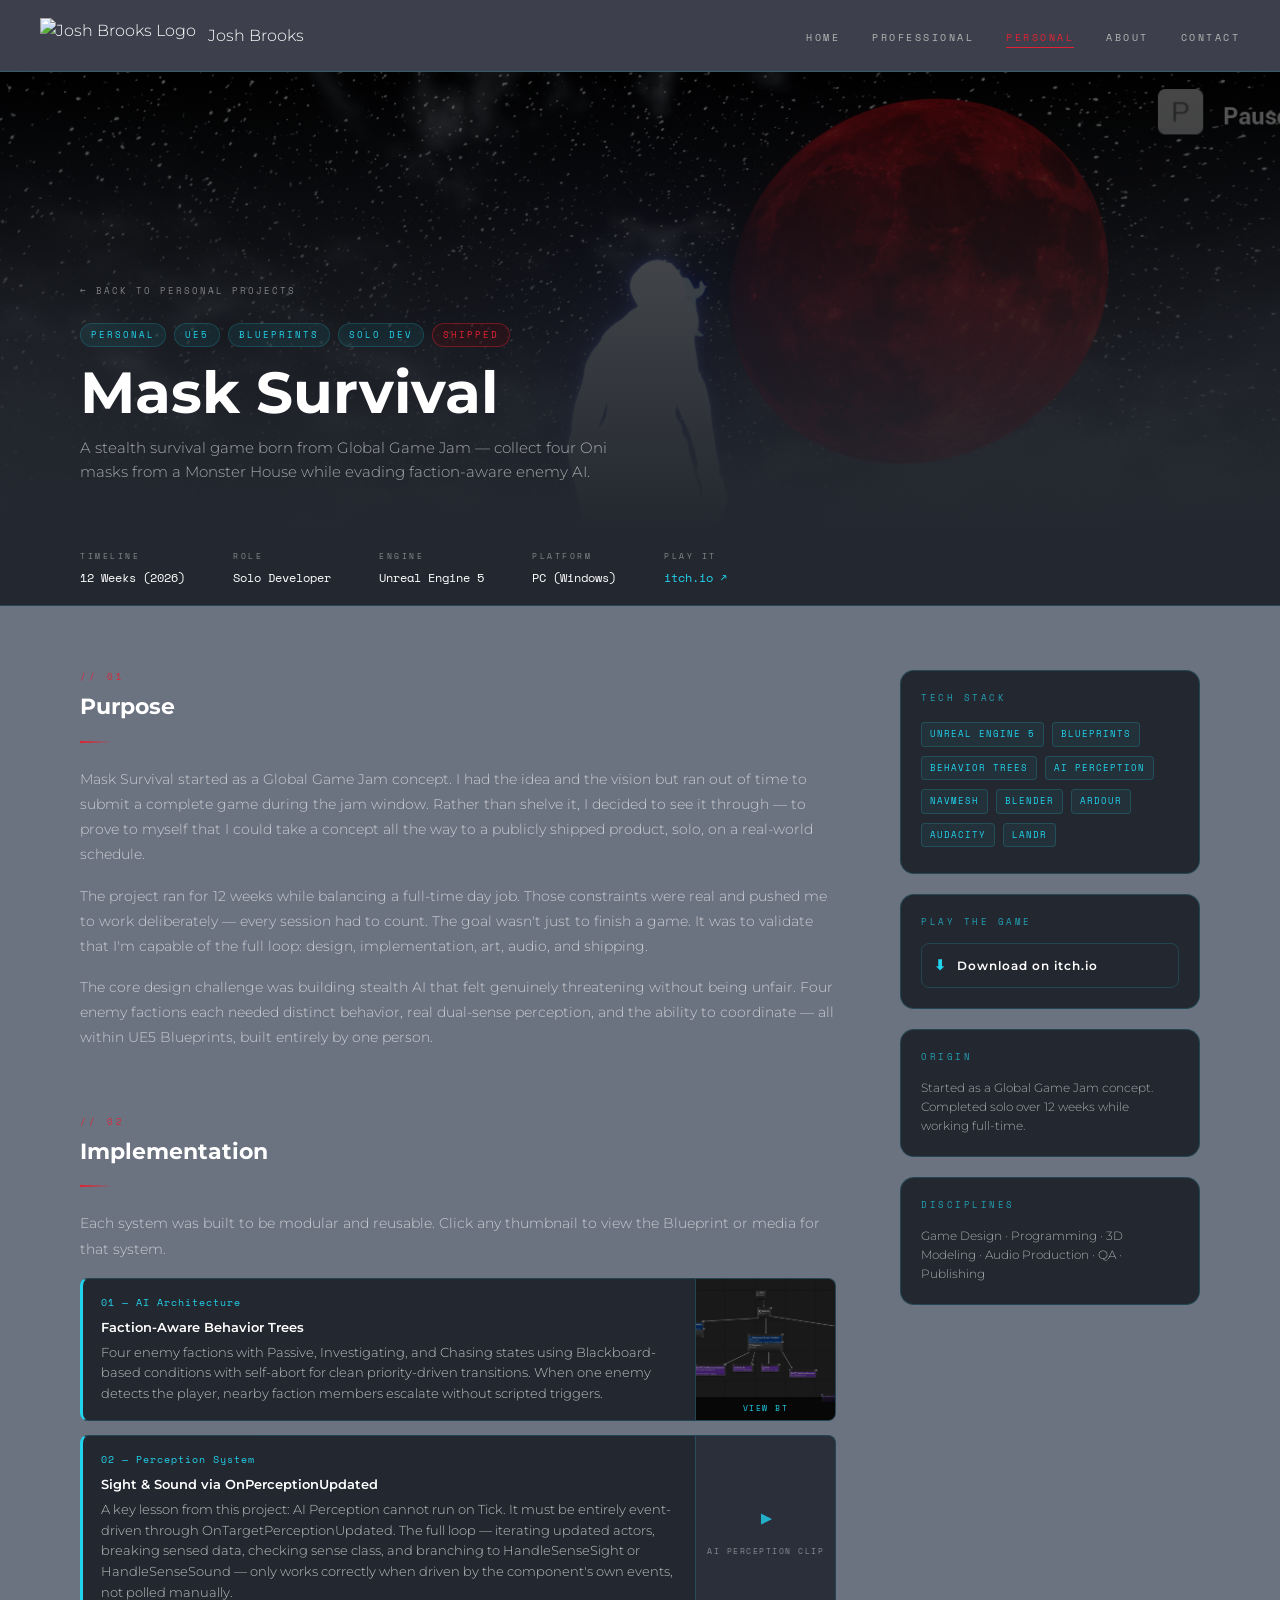
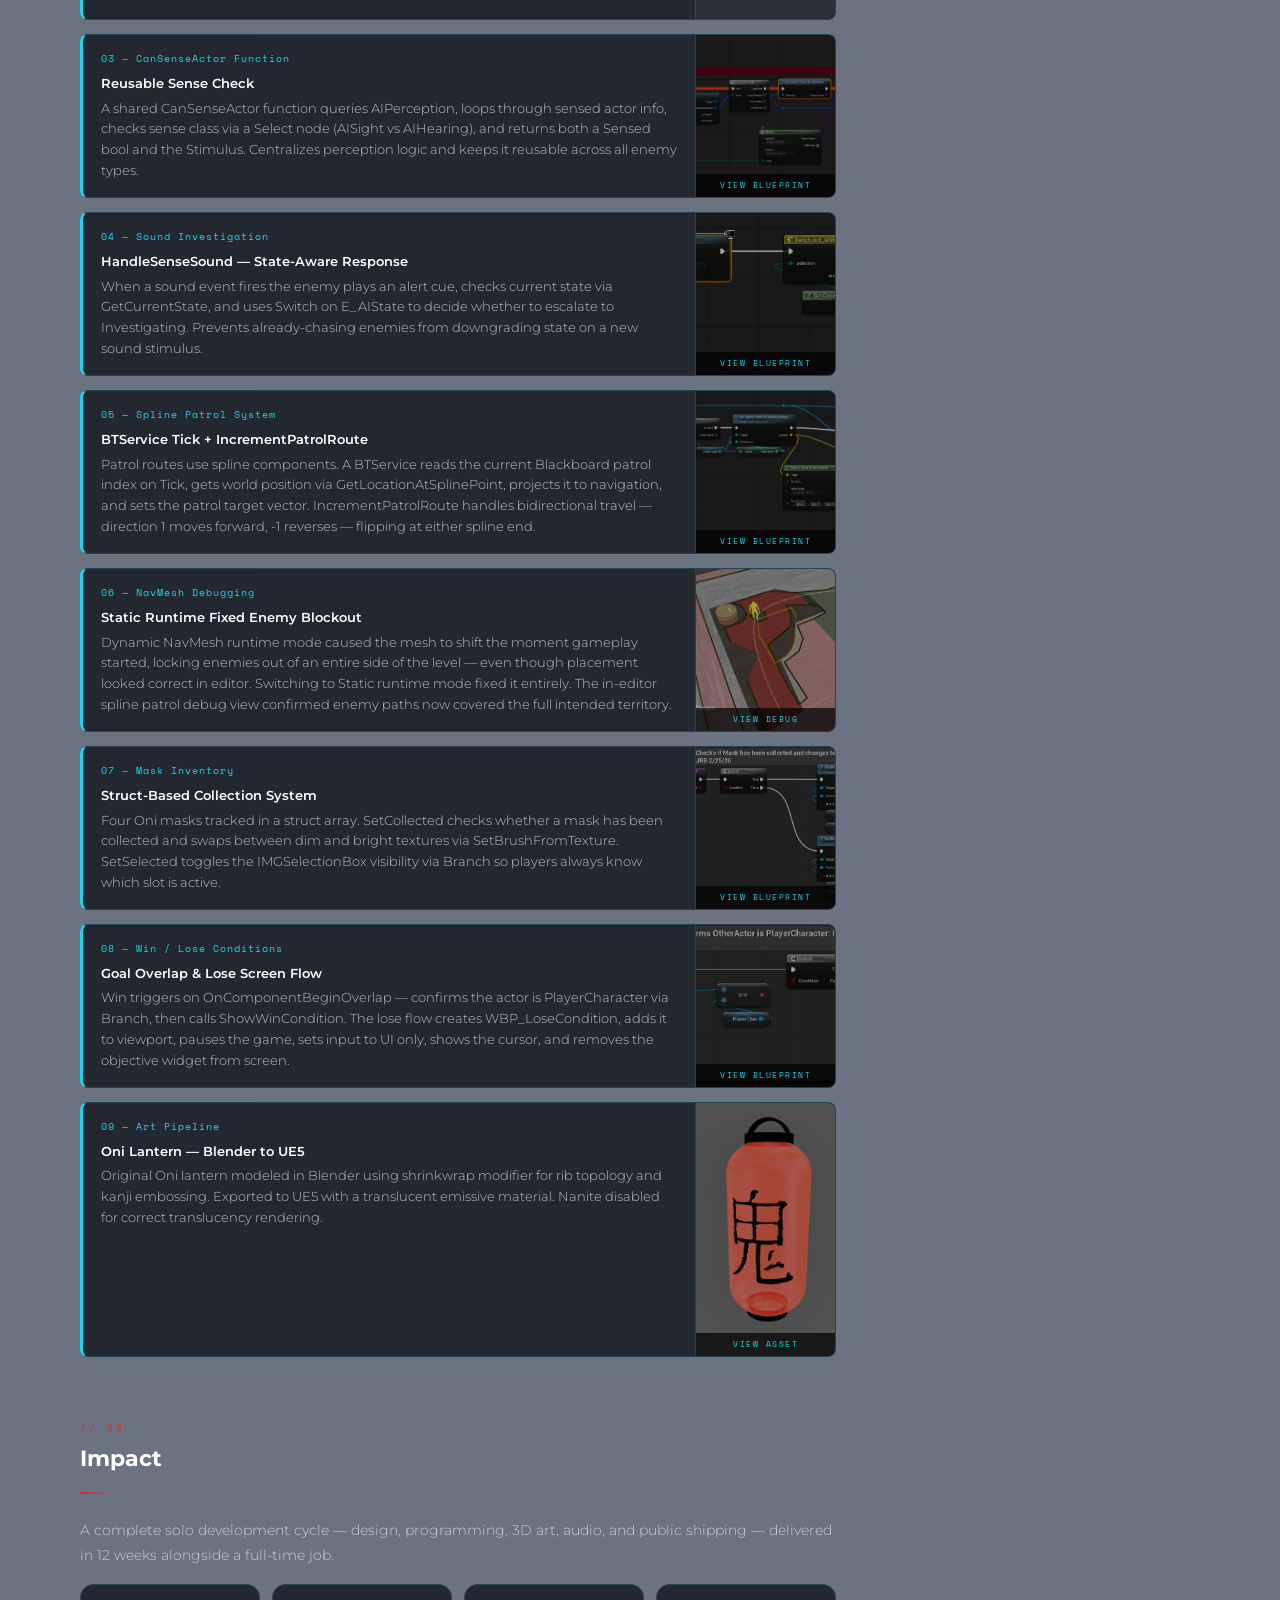
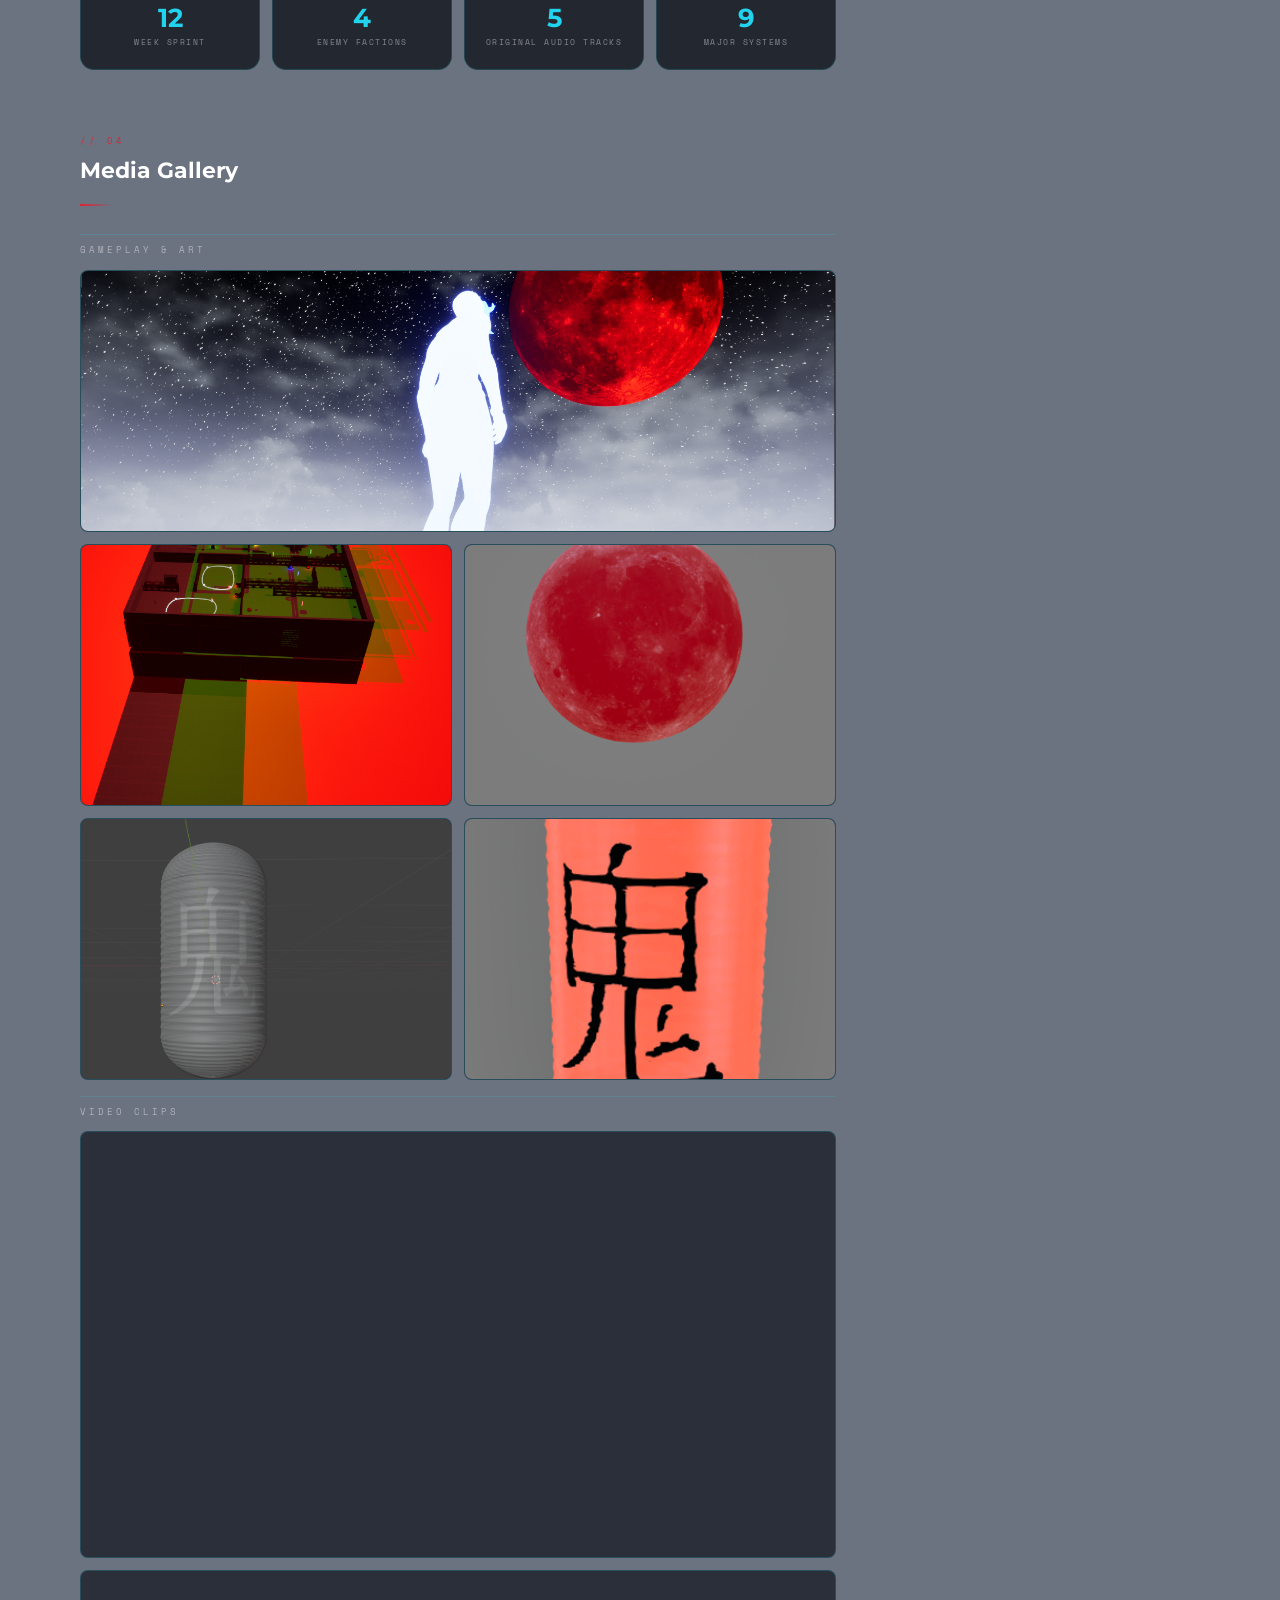
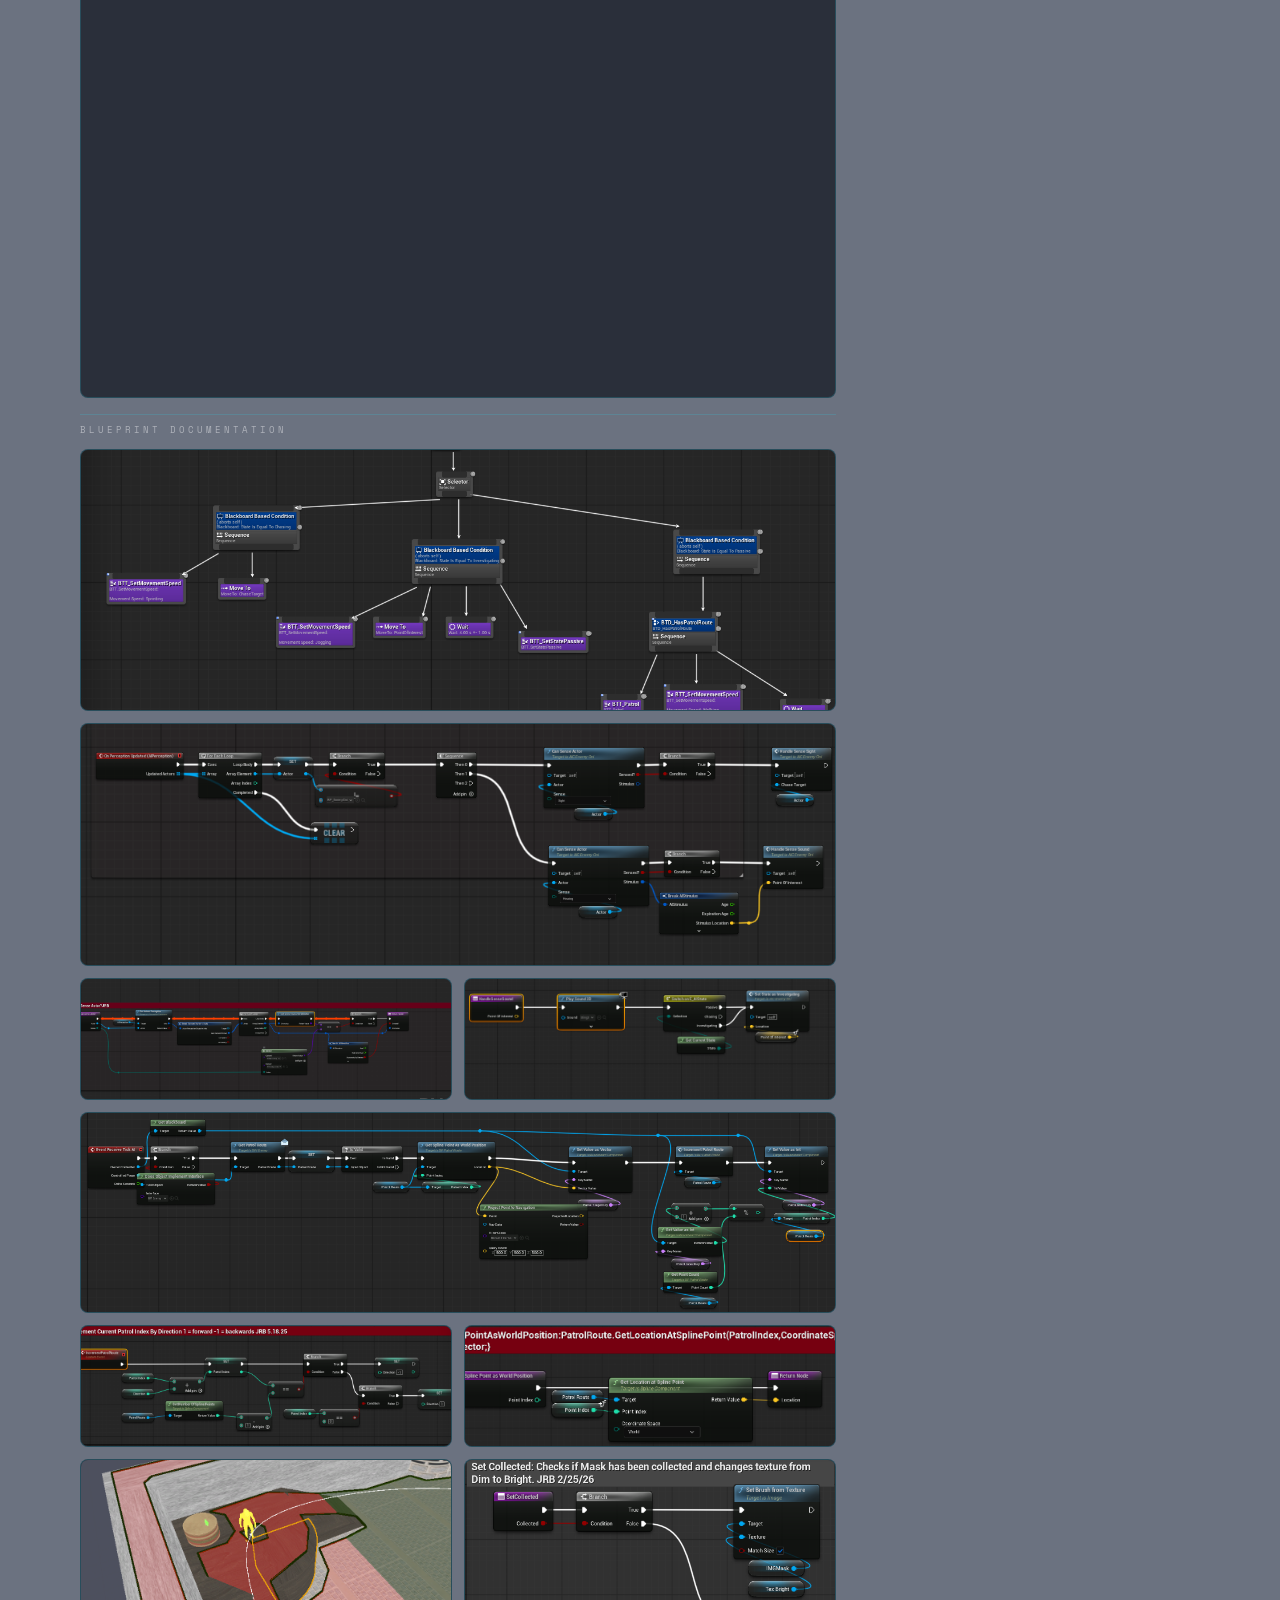
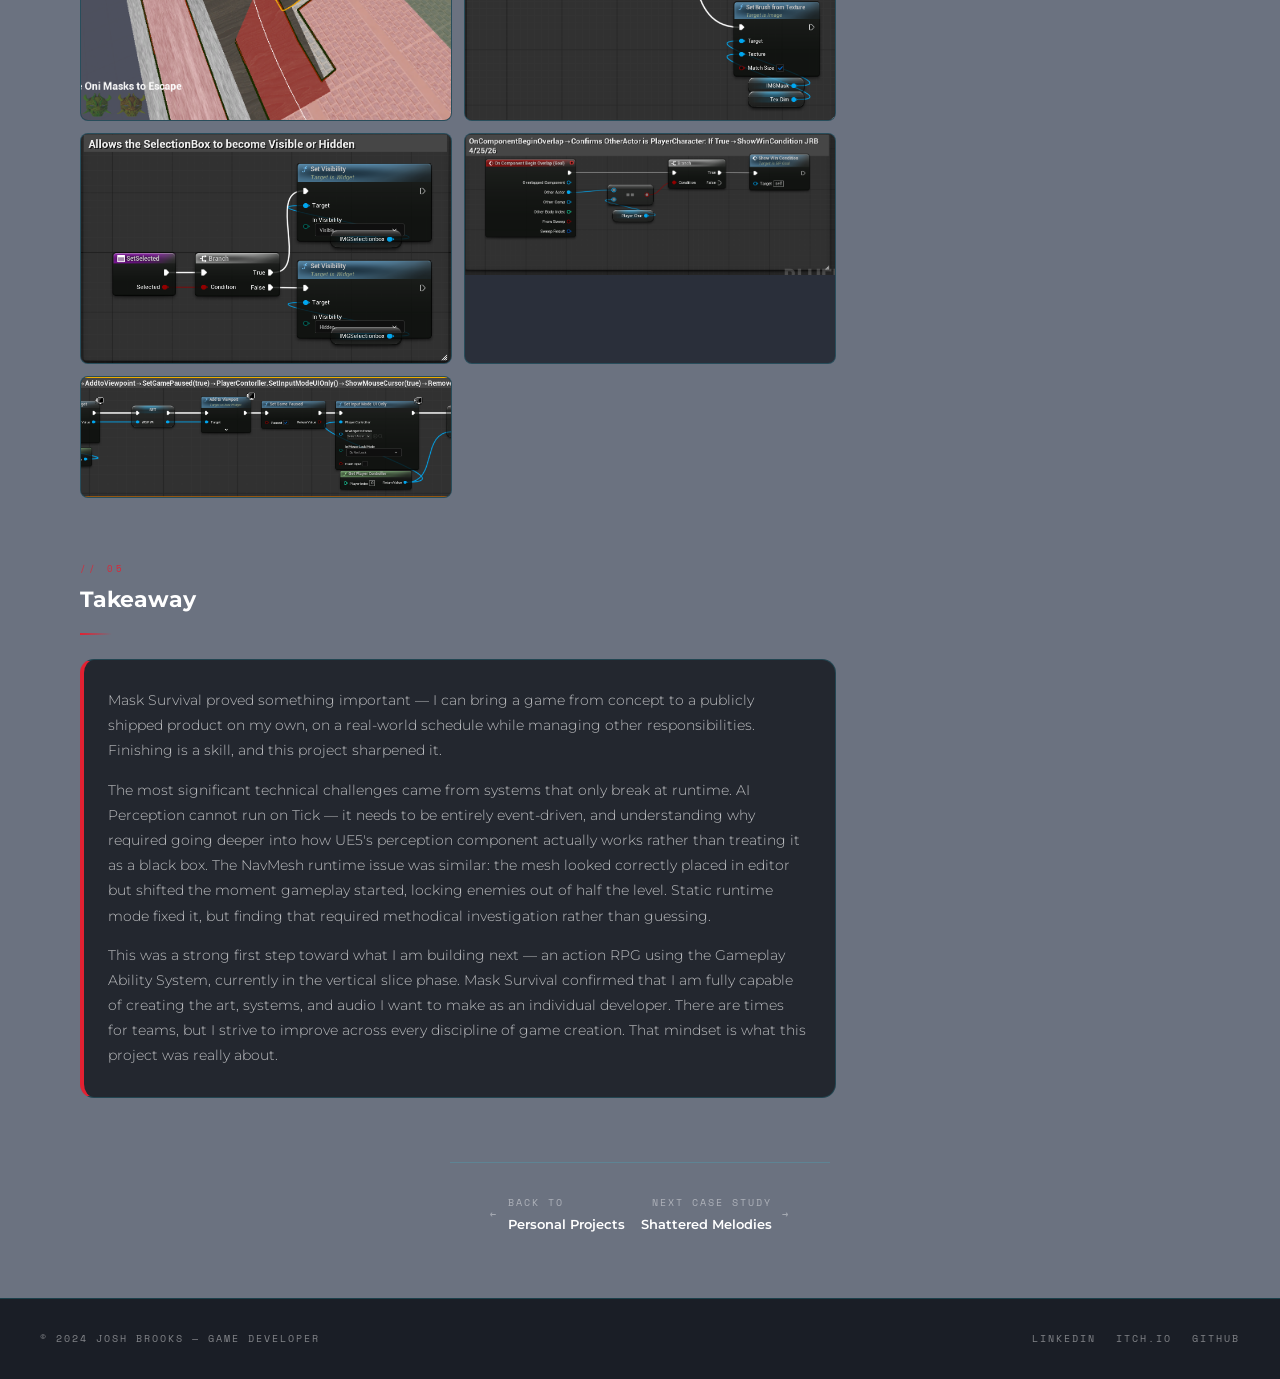
==== commit aff6cacb: "Fix image file paths and onclick handlers Updated image file paths and onclick handlers in case-mask" ====
--- a/case-mask-survival.html
+++ b/case-mask-survival.html
@@ -185,8 +185,8 @@
             Four enemy factions with Passive, Investigating, and Chasing states using Blackboard-based conditions with self-abort for clean priority-driven transitions. When one enemy detects the player, nearby faction members escalate without scripted triggers.
           </div>
         </div>
-        <div class="impl-media" onclick="openLightbox('media/mask-survival/Enemy_Behavior_Tree.png','Enemy Behavior Tree — three-state AI architecture')">
-          <img src="media/mask-survival/Enemy_Behavior_Tree.png" alt="Behavior Tree"/>
+        <div class="impl-media" onclick="openLightbox('media/mask-survival/Enemy Behavior Tree.png','Enemy Behavior Tree — three-state AI architecture')">
+          <img src="media/mask-survival/Enemy Behavior Tree.png" alt="Behavior Tree"/>
           <span class="impl-media-label">View BT</span>
         </div>
       </li>
@@ -213,8 +213,8 @@
             A shared CanSenseActor function queries AIPerception, loops through sensed actor info, checks sense class via a Select node (AISight vs AIHearing), and returns both a Sensed bool and the Stimulus. Centralizes perception logic and keeps it reusable across all enemy types.
           </div>
         </div>
-        <div class="impl-media" onclick="openLightbox('media/mask-survival/Can_See_Actor.png','CanSenseActor — reusable perception function')">
-          <img src="media/mask-survival/Can_See_Actor.png" alt="CanSenseActor"/>
+        <div class="impl-media" onclick="openLightbox('media/mask-survival/Can See Actor.png','CanSenseActor — reusable perception function')">
+          <img src="media/mask-survival/Can See Actor.png" alt="CanSenseActor"/>
           <span class="impl-media-label">View Blueprint</span>
         </div>
       </li>
@@ -227,8 +227,8 @@
             When a sound event fires the enemy plays an alert cue, checks current state via GetCurrentState, and uses Switch on E_AIState to decide whether to escalate to Investigating. Prevents already-chasing enemies from downgrading state on a new sound stimulus.
           </div>
         </div>
-        <div class="impl-media" onclick="openLightbox('media/mask-survival/Sense_Sound.png','HandleSenseSound Blueprint')">
-          <img src="media/mask-survival/Sense_Sound.png" alt="HandleSenseSound"/>
+        <div class="impl-media" onclick="openLightbox('media/mask-survival/Sense Sound.png','HandleSenseSound Blueprint')">
+          <img src="media/mask-survival/Sense Sound.png" alt="HandleSenseSound"/>
           <span class="impl-media-label">View Blueprint</span>
         </div>
       </li>
@@ -241,8 +241,8 @@
             Patrol routes use spline components. A BTService reads the current Blackboard patrol index on Tick, gets world position via GetLocationAtSplinePoint, projects it to navigation, and sets the patrol target vector. IncrementPatrolRoute handles bidirectional travel — direction 1 moves forward, -1 reverses — flipping at either spline end.
           </div>
         </div>
-        <div class="impl-media" onclick="openLightbox('media/mask-survival/BTS_Service_That_ran_on_Tick.png','BTService patrol tick Blueprint')">
-          <img src="media/mask-survival/BTS_Service_That_ran_on_Tick.png" alt="BTService patrol"/>
+        <div class="impl-media" onclick="openLightbox('media/mask-survival/BTS Service That ran on Tick.png','BTService patrol tick Blueprint')">
+          <img src="media/mask-survival/BTS Service That ran on Tick.png" alt="BTService patrol"/>
           <span class="impl-media-label">View Blueprint</span>
         </div>
       </li>
@@ -255,8 +255,8 @@
             Dynamic NavMesh runtime mode caused the mesh to shift the moment gameplay started, locking enemies out of an entire side of the level — even though placement looked correct in editor. Switching to Static runtime mode fixed it entirely. The in-editor spline patrol debug view confirmed enemy paths now covered the full intended territory.
           </div>
         </div>
-        <div class="impl-media" onclick="openLightbox('media/mask-survival/NavMesh_Error.png','NavMesh error — spline patrol debug view')">
-          <img src="media/mask-survival/NavMesh_Error.png" alt="NavMesh debug"/>
+        <div class="impl-media" onclick="openLightbox('media/mask-survival/NavMesh Error.png','NavMesh error — spline patrol debug view')">
+          <img src="media/mask-survival/NavMesh Error.png" alt="NavMesh debug"/>
           <span class="impl-media-label">View Debug</span>
         </div>
       </li>
@@ -269,8 +269,8 @@
             Four Oni masks tracked in a struct array. SetCollected checks whether a mask has been collected and swaps between dim and bright textures via SetBrushFromTexture. SetSelected toggles the IMGSelectionBox visibility via Branch so players always know which slot is active.
           </div>
         </div>
-        <div class="impl-media" onclick="openLightbox('media/mask-survival/Set_Collected_Code.png','SetCollected — texture swap on collection')">
-          <img src="media/mask-survival/Set_Collected_Code.png" alt="SetCollected"/>
+        <div class="impl-media" onclick="openLightbox('media/mask-survival/Set Collected Code.png','SetCollected — texture swap on collection')">
+          <img src="media/mask-survival/Set Collected Code.png" alt="SetCollected"/>
           <span class="impl-media-label">View Blueprint</span>
         </div>
       </li>
@@ -297,8 +297,8 @@
             Original Oni lantern modeled in Blender using shrinkwrap modifier for rib topology and kanji embossing. Exported to UE5 with a translucent emissive material. Nanite disabled for correct translucency rendering.
           </div>
         </div>
-        <div class="impl-media" onclick="openLightbox('media/mask-survival/lantern_final.png','Oni lantern — final UE5 render')">
-          <img src="media/mask-survival/lantern_final.png" alt="Oni lantern"/>
+        <div class="impl-media" onclick="openLightbox('media/mask-survival/lantern final.png','Oni lantern — final UE5 render')">
+          <img src="media/mask-survival/lantern final.png" alt="Oni lantern"/>
           <span class="impl-media-label">View Asset</span>
         </div>
       </li>
@@ -332,23 +332,23 @@
         <span class="gallery-caption">Blood moon gameplay screen</span>
       </div>
 
-      <div class="gallery-item" onclick="openLightbox('media/mask-survival/level_layout.png','Top-down level layout — faction zones')">
-        <img src="media/mask-survival/level_layout.png" alt="Level layout"/>
+      <div class="gallery-item" onclick="openLightbox('media/mask-survival/level layout.png','Top-down level layout — faction zones')">
+        <img src="media/mask-survival/level layout.png" alt="Level layout"/>
         <span class="gallery-caption">Top-down level layout</span>
       </div>
 
-      <div class="gallery-item" onclick="openLightbox('media/mask-survival/blood_moon.png','Blood moon — custom asset')">
-        <img src="media/mask-survival/blood_moon.png" alt="Blood moon"/>
+      <div class="gallery-item" onclick="openLightbox('media/mask-survival/blood moon.png','Blood moon — custom asset')">
+        <img src="media/mask-survival/blood moon.png" alt="Blood moon"/>
         <span class="gallery-caption">Blood moon — custom asset</span>
       </div>
 
-      <div class="gallery-item" onclick="openLightbox('media/mask-survival/lantern_correct.png','Oni lantern — Blender wireframe')">
-        <img src="media/mask-survival/lantern_correct.png" alt="Lantern wireframe"/>
+      <div class="gallery-item" onclick="openLightbox('media/mask-survival/lantern correct.png','Oni lantern — Blender wireframe')">
+        <img src="media/mask-survival/lantern correct.png" alt="Lantern wireframe"/>
         <span class="gallery-caption">Oni lantern — Blender wireframe</span>
       </div>
 
-      <div class="gallery-item" onclick="openLightbox('media/mask-survival/lantern_final.png','Oni lantern — final UE5 render')">
-        <img src="media/mask-survival/lantern_final.png" alt="Lantern final"/>
+      <div class="gallery-item" onclick="openLightbox('media/mask-survival/lantern final.png','Oni lantern — final UE5 render')">
+        <img src="media/mask-survival/lantern final.png" alt="Lantern final"/>
         <span class="gallery-caption">Oni lantern — final render</span>
       </div>
 
@@ -364,53 +364,53 @@
 
       <p class="gallery-section-label">Blueprint Documentation</p>
 
-      <div class="gallery-item wide" onclick="openLightbox('media/mask-survival/Enemy_Behavior_Tree.png','Enemy Behavior Tree — full AI state architecture')">
-        <img src="media/mask-survival/Enemy_Behavior_Tree.png" alt="Behavior Tree"/>
+      <div class="gallery-item wide" onclick="openLightbox('media/mask-survival/Enemy Behavior Tree.png','Enemy Behavior Tree — full AI state architecture')">
+        <img src="media/mask-survival/Enemy Behavior Tree.png" alt="Behavior Tree"/>
         <span class="gallery-caption">Behavior Tree — full AI state machine</span>
       </div>
 
-      <div class="gallery-item wide" onclick="openLightbox('media/mask-survival/AI_Perception-Controller.png','OnPerceptionUpdated — full perception event loop')">
-        <img src="media/mask-survival/AI_Perception-Controller.png" alt="OnPerceptionUpdated"/>
+      <div class="gallery-item wide" onclick="openLightbox('media/mask-survival/AI Perception-Controller.png','OnPerceptionUpdated — full perception event loop')">
+        <img src="media/mask-survival/AI Perception-Controller.png" alt="OnPerceptionUpdated"/>
         <span class="gallery-caption">OnPerceptionUpdated — full event loop</span>
       </div>
 
-      <div class="gallery-item" onclick="openLightbox('media/mask-survival/Can_See_Actor.png','CanSenseActor — reusable sense function')">
-        <img src="media/mask-survival/Can_See_Actor.png" alt="CanSenseActor"/>
+      <div class="gallery-item" onclick="openLightbox('media/mask-survival/Can See Actor.png','CanSenseActor — reusable sense function')">
+        <img src="media/mask-survival/Can See Actor.png" alt="CanSenseActor"/>
         <span class="gallery-caption">CanSenseActor function</span>
       </div>
 
-      <div class="gallery-item" onclick="openLightbox('media/mask-survival/Sense_Sound.png','HandleSenseSound — state-aware response')">
-        <img src="media/mask-survival/Sense_Sound.png" alt="HandleSenseSound"/>
+      <div class="gallery-item" onclick="openLightbox('media/mask-survival/Sense Sound.png','HandleSenseSound — state-aware response')">
+        <img src="media/mask-survival/Sense Sound.png" alt="HandleSenseSound"/>
         <span class="gallery-caption">HandleSenseSound Blueprint</span>
       </div>
 
-      <div class="gallery-item wide" onclick="openLightbox('media/mask-survival/BTS_Service_That_ran_on_Tick.png','BTService — spline patrol tick')">
-        <img src="media/mask-survival/BTS_Service_That_ran_on_Tick.png" alt="BTService patrol"/>
+      <div class="gallery-item wide" onclick="openLightbox('media/mask-survival/BTS Service That ran on Tick.png','BTService — spline patrol tick')">
+        <img src="media/mask-survival/BTS Service That ran on Tick.png" alt="BTService patrol"/>
         <span class="gallery-caption">BTService — spline patrol tick</span>
       </div>
 
-      <div class="gallery-item" onclick="openLightbox('media/mask-survival/Increment_Patrol_Route.png','IncrementPatrolRoute — bidirectional spline travel')">
-        <img src="media/mask-survival/Increment_Patrol_Route.png" alt="IncrementPatrolRoute"/>
+      <div class="gallery-item" onclick="openLightbox('media/mask-survival/Increment Patrol Route.png','IncrementPatrolRoute — bidirectional spline travel')">
+        <img src="media/mask-survival/Increment Patrol Route.png" alt="IncrementPatrolRoute"/>
         <span class="gallery-caption">IncrementPatrolRoute — bidirectional</span>
       </div>
 
-      <div class="gallery-item" onclick="openLightbox('media/mask-survival/Get_Spline_Position.png','GetSplinePointAsWorldPosition function')">
-        <img src="media/mask-survival/Get_Spline_Position.png" alt="GetSplinePoint"/>
+      <div class="gallery-item" onclick="openLightbox('media/mask-survival/Get Spline Position.png','GetSplinePointAsWorldPosition function')">
+        <img src="media/mask-survival/Get Spline Position.png" alt="GetSplinePoint"/>
         <span class="gallery-caption">GetSplinePointAsWorldPosition</span>
       </div>
 
-      <div class="gallery-item" onclick="openLightbox('media/mask-survival/NavMesh_Error.png','NavMesh — spline patrol debug view showing blockout issue')">
-        <img src="media/mask-survival/NavMesh_Error.png" alt="NavMesh debug"/>
+      <div class="gallery-item" onclick="openLightbox('media/mask-survival/NavMesh Error.png','NavMesh — spline patrol debug view showing blockout issue')">
+        <img src="media/mask-survival/NavMesh Error.png" alt="NavMesh debug"/>
         <span class="gallery-caption">NavMesh — patrol debug view</span>
       </div>
 
-      <div class="gallery-item" onclick="openLightbox('media/mask-survival/Set_Collected_Code.png','SetCollected — texture swap on mask collection')">
-        <img src="media/mask-survival/Set_Collected_Code.png" alt="SetCollected"/>
+      <div class="gallery-item" onclick="openLightbox('media/mask-survival/Set Collected Code.png','SetCollected — texture swap on mask collection')">
+        <img src="media/mask-survival/Set Collected Code.png" alt="SetCollected"/>
         <span class="gallery-caption">SetCollected — texture swap</span>
       </div>
 
-      <div class="gallery-item" onclick="openLightbox('media/mask-survival/SelectionBox_Code.png','SetSelected — selection box visibility toggle')">
-        <img src="media/mask-survival/SelectionBox_Code.png" alt="SetSelected"/>
+      <div class="gallery-item" onclick="openLightbox('media/mask-survival/SelectionBox Code.png','SetSelected — selection box visibility toggle')">
+        <img src="media/mask-survival/SelectionBox Code.png" alt="SetSelected"/>
         <span class="gallery-caption">SetSelected — UI visibility</span>
       </div>
 
@@ -419,8 +419,8 @@
         <span class="gallery-caption">Win condition Blueprint</span>
       </div>
 
-      <div class="gallery-item" onclick="openLightbox('media/mask-survival/Lose_Conditons.png','Lose condition — full UI and pause flow')">
-        <img src="media/mask-survival/Lose_Conditons.png" alt="Lose condition"/>
+      <div class="gallery-item" onclick="openLightbox('media/mask-survival/Lose Conditons.png','Lose condition — full UI and pause flow')">
+        <img src="media/mask-survival/Lose Conditons.png" alt="Lose condition"/>
         <span class="gallery-caption">Lose condition Blueprint</span>
       </div>
 
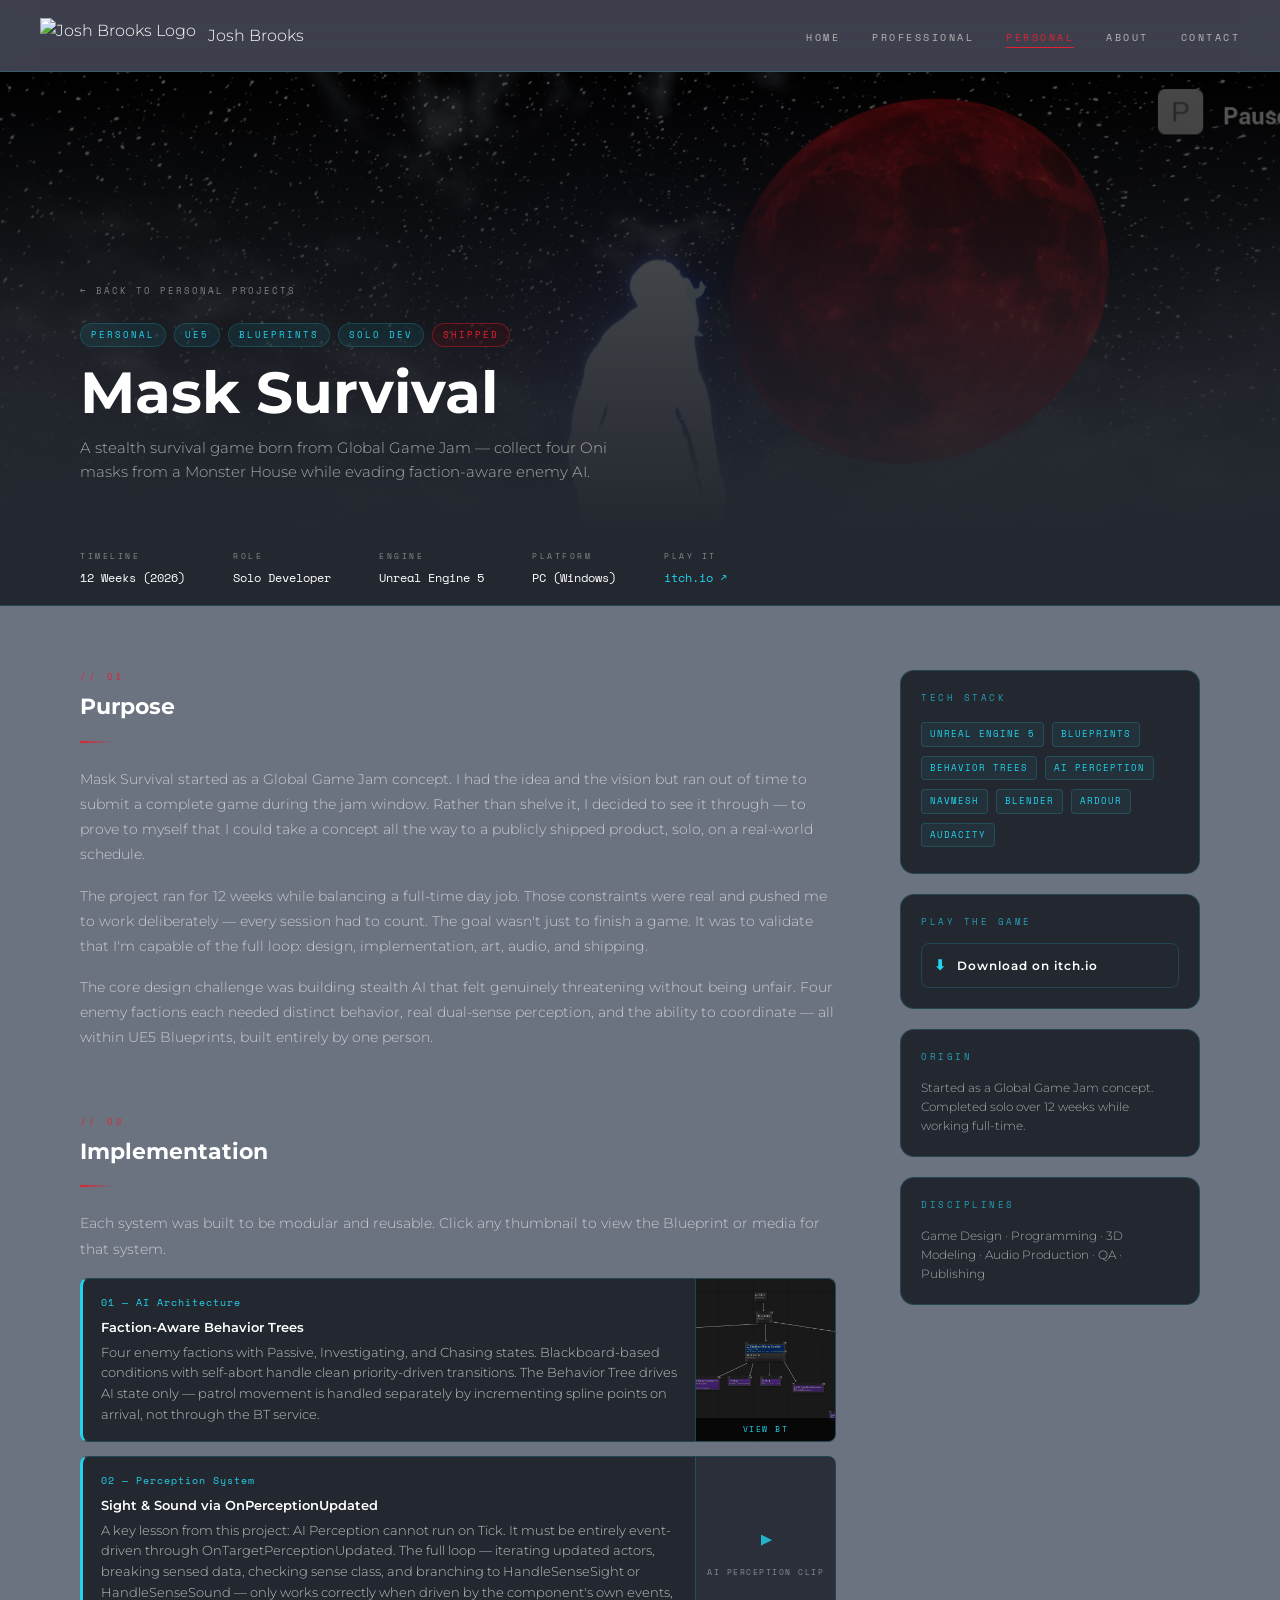
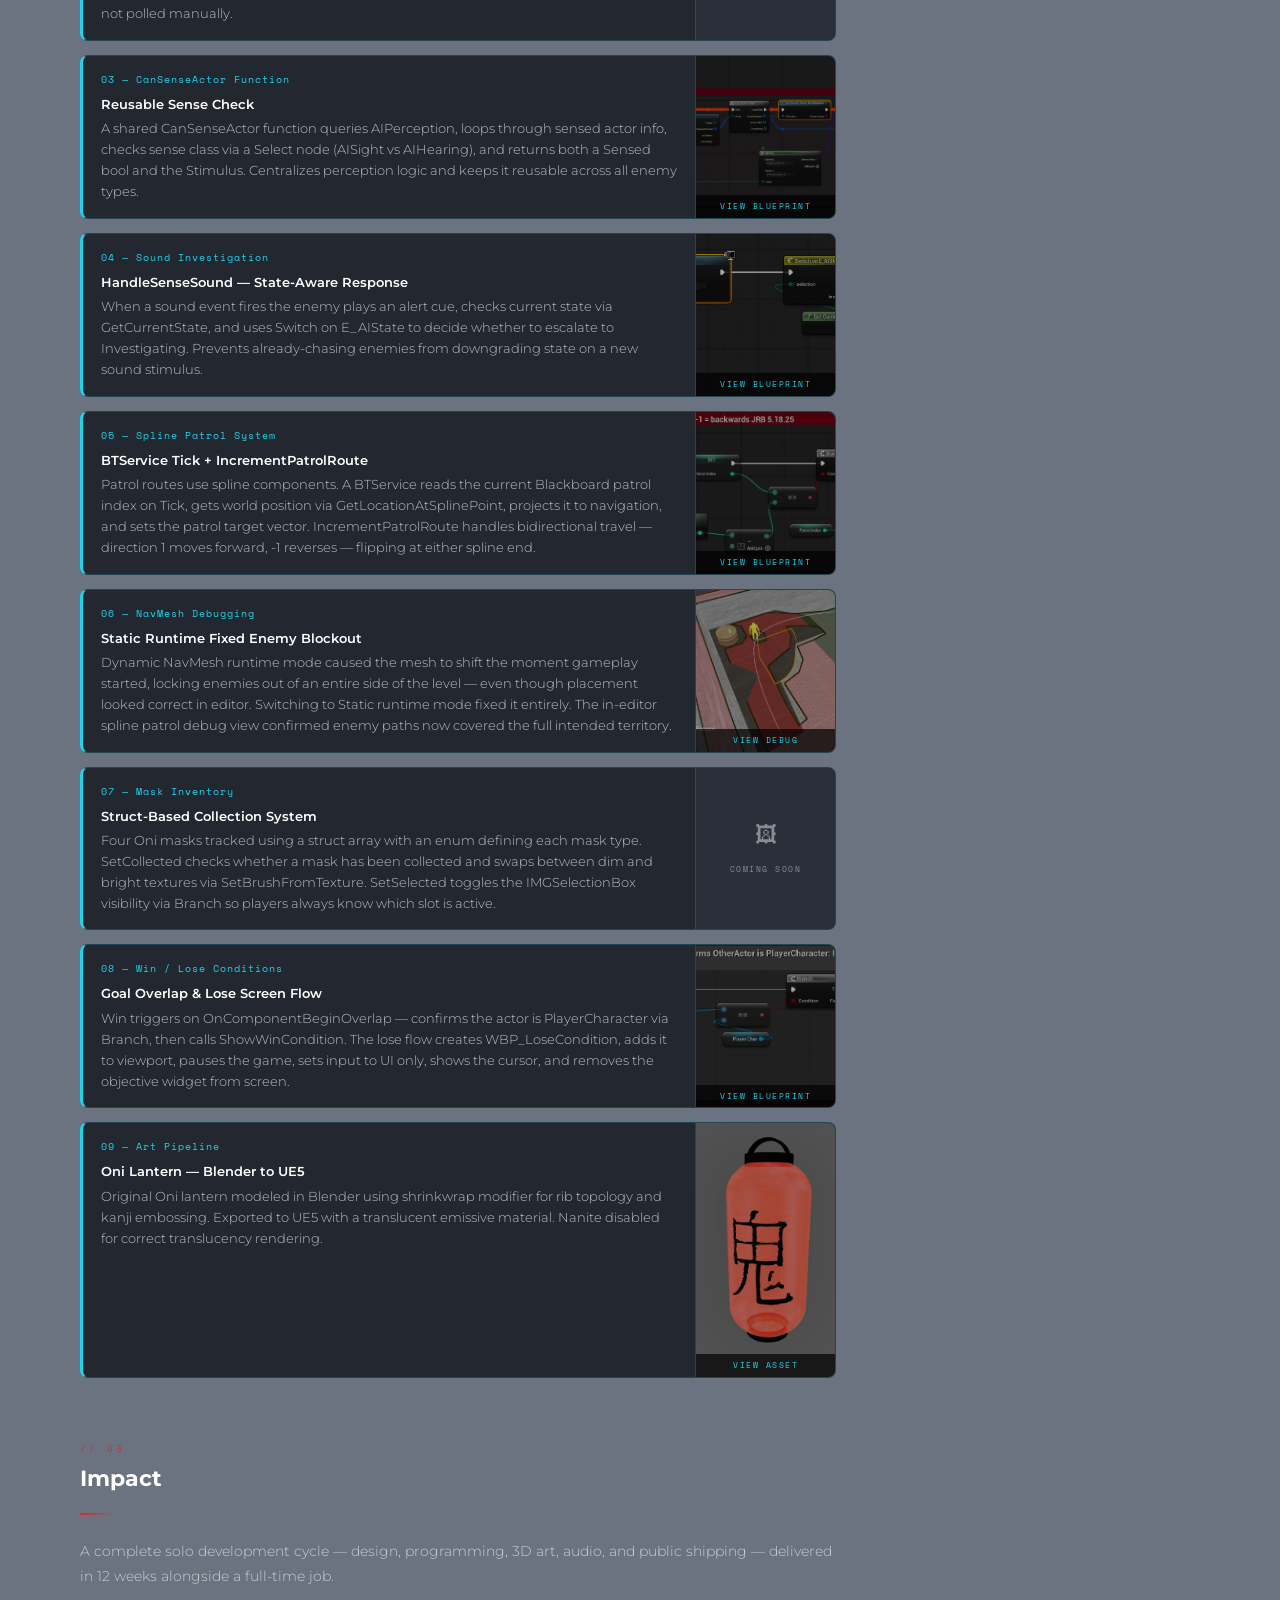
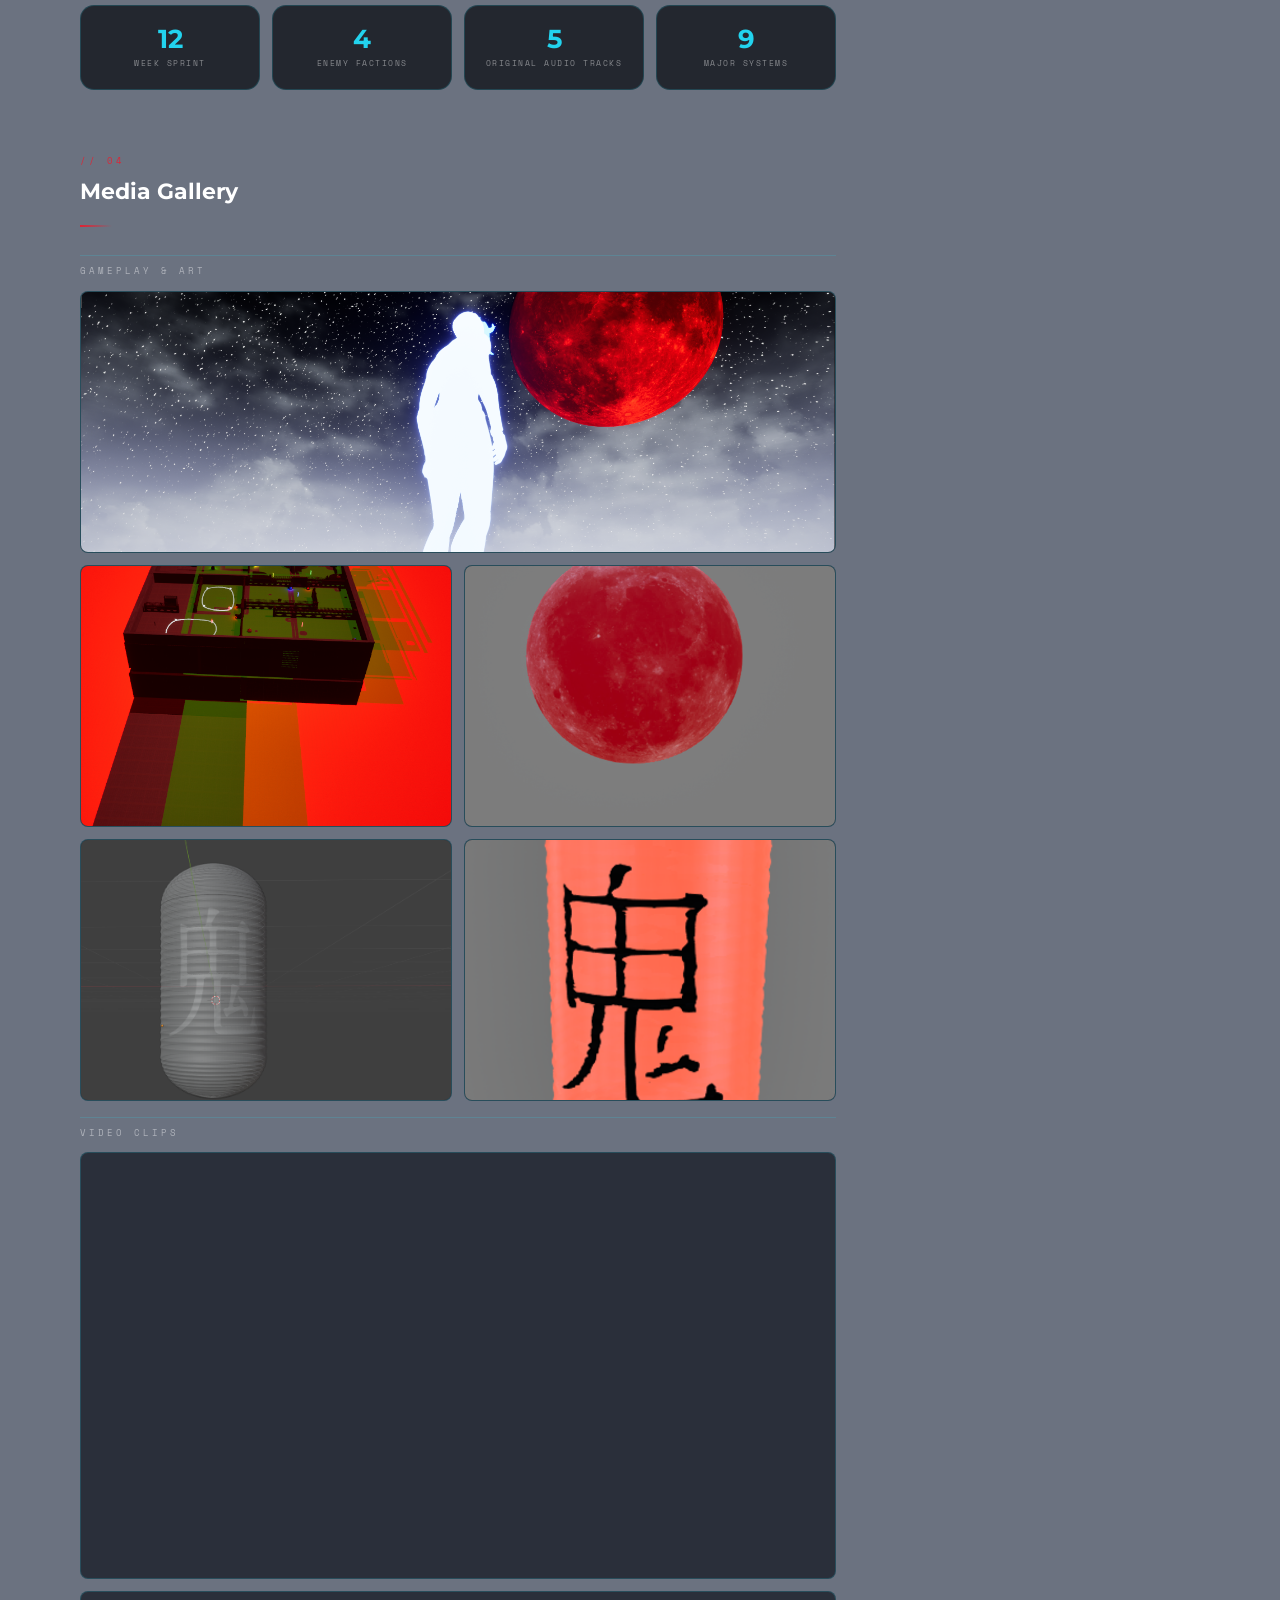
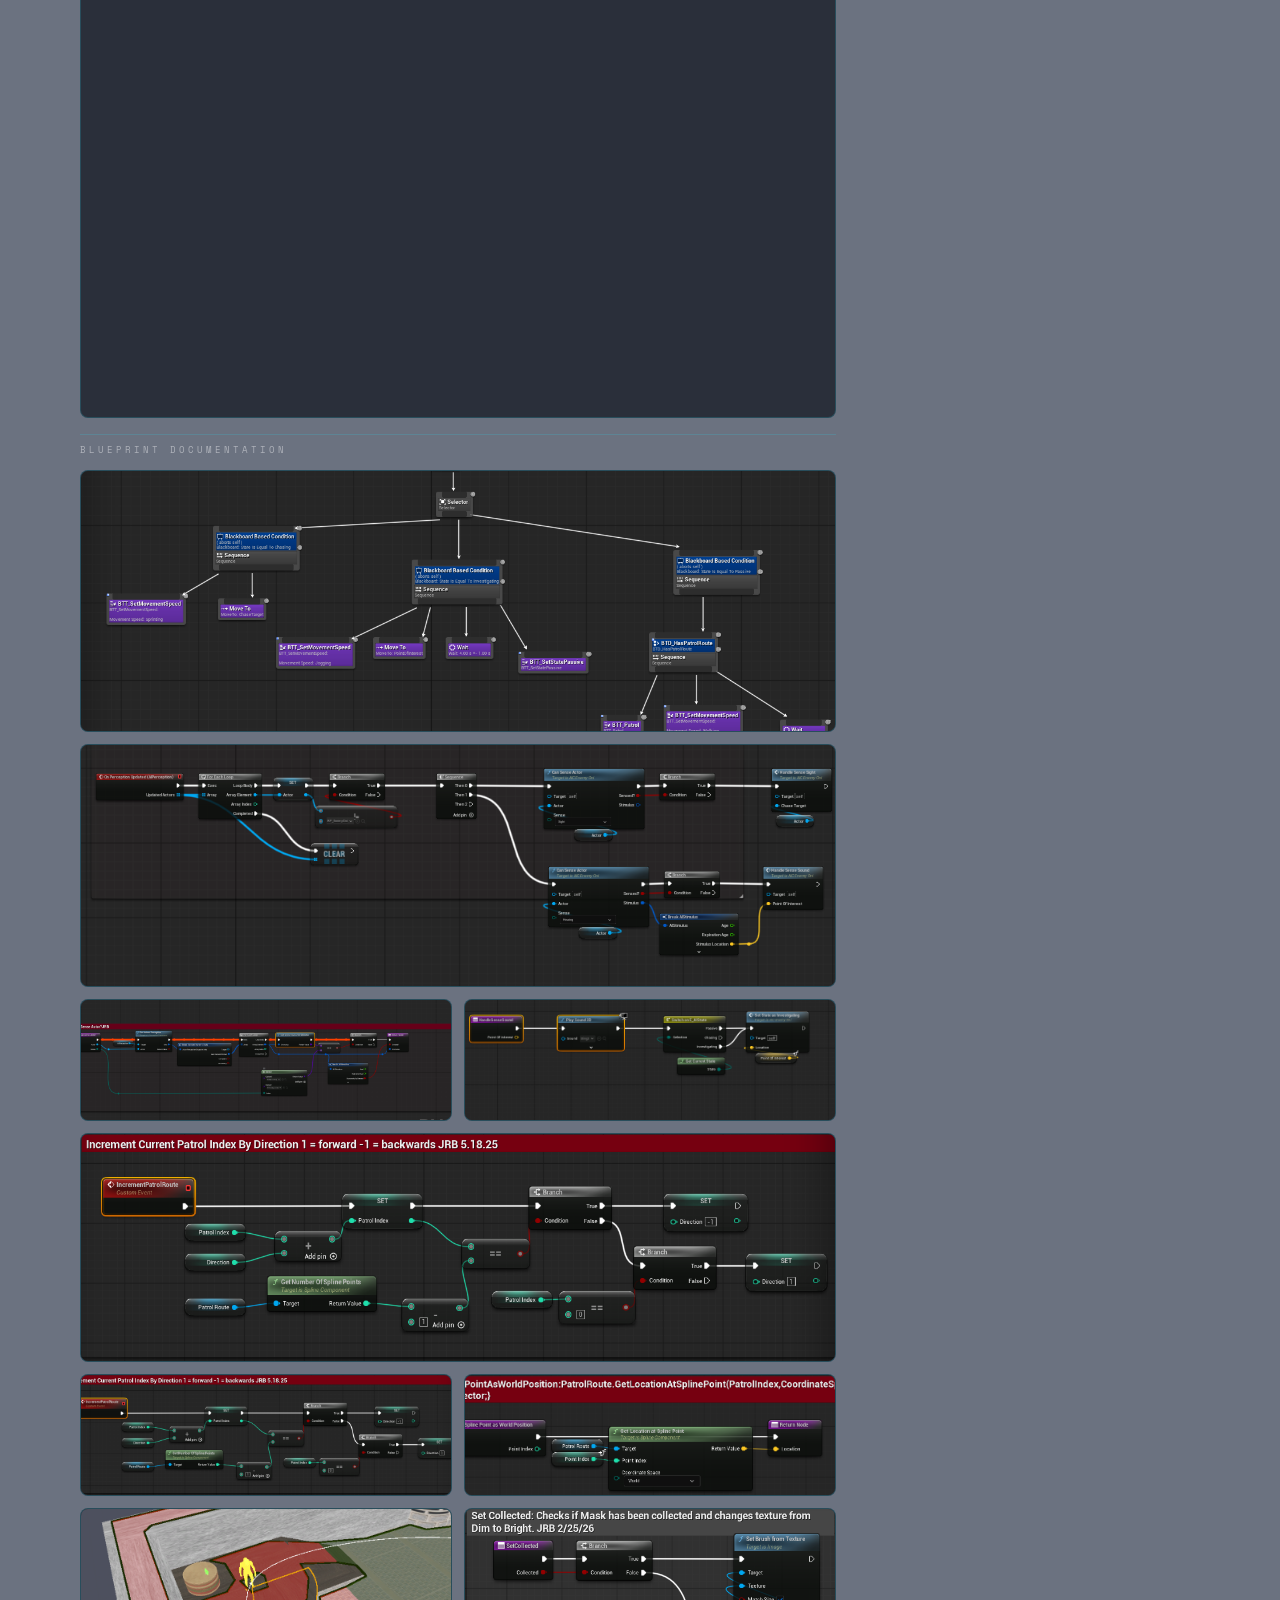
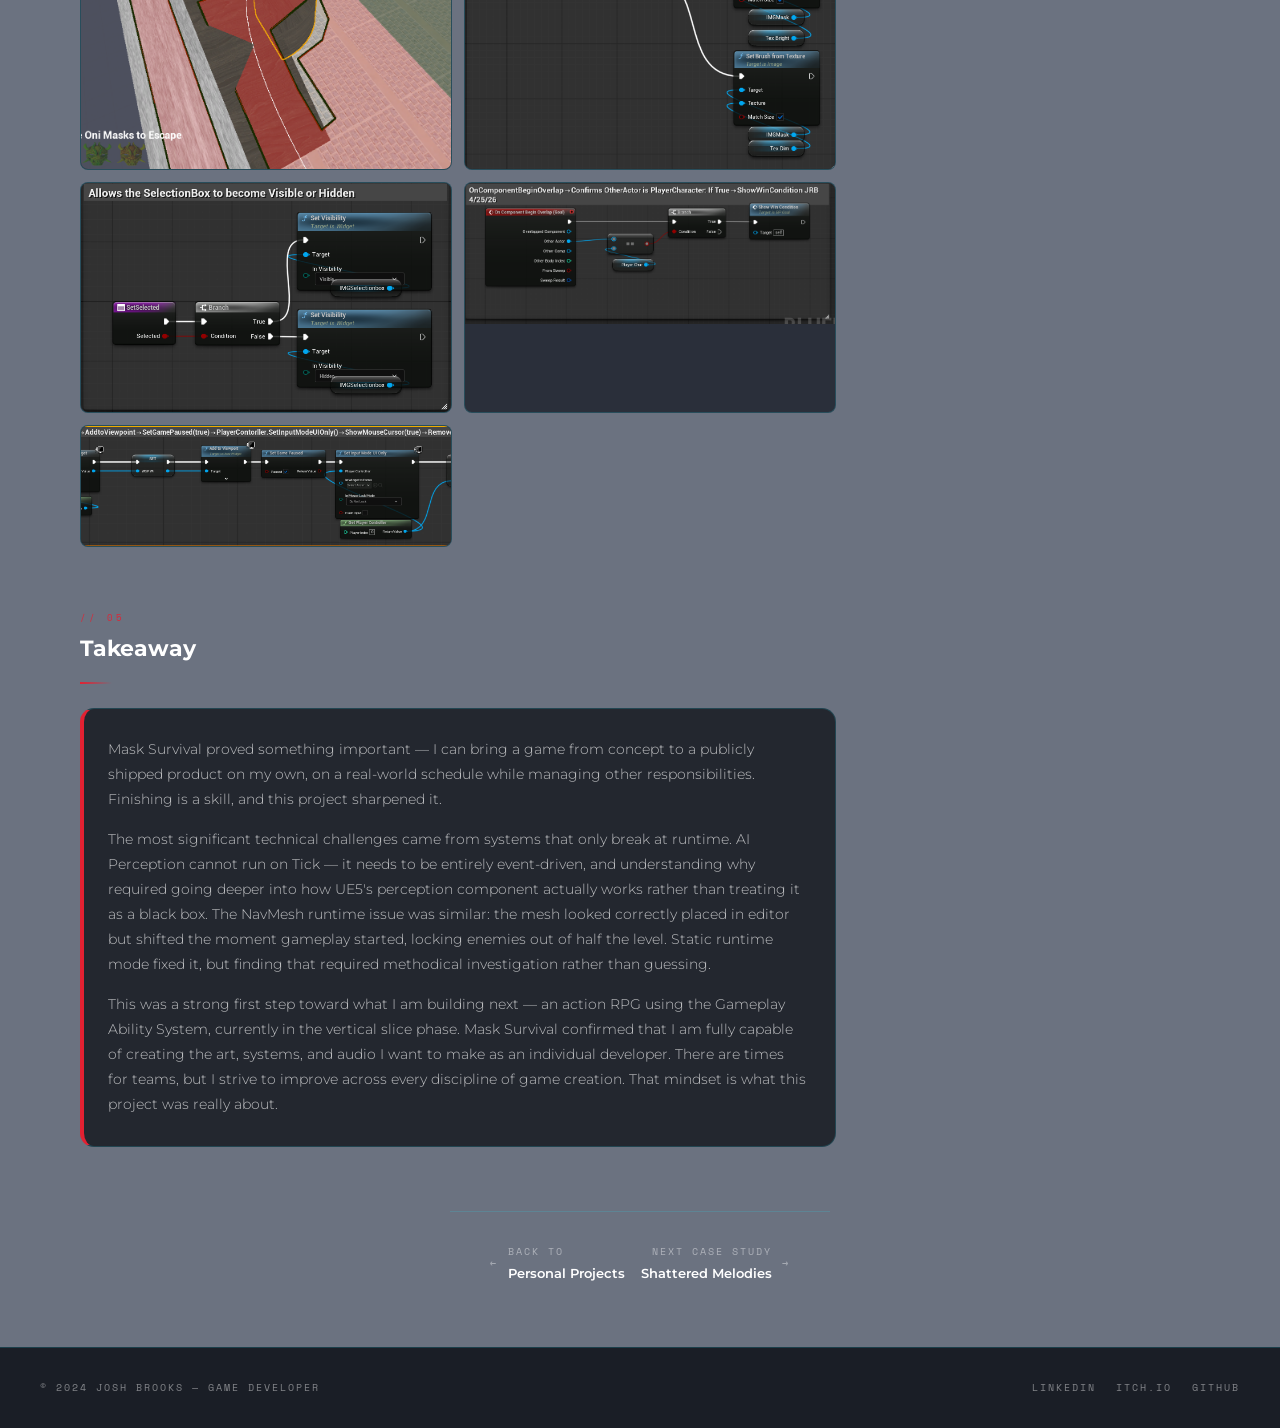
==== commit 3f0c669c: "Refine AI behavior and inventory system descriptions Updated descriptions for AI architecture and in" ====
--- a/case-mask-survival.html
+++ b/case-mask-survival.html
@@ -182,7 +182,7 @@
           <span class="impl-icon">01 — AI Architecture</span>
           <div class="impl-text">
             <strong>Faction-Aware Behavior Trees</strong>
-            Four enemy factions with Passive, Investigating, and Chasing states using Blackboard-based conditions with self-abort for clean priority-driven transitions. When one enemy detects the player, nearby faction members escalate without scripted triggers.
+            Four enemy factions with Passive, Investigating, and Chasing states. Blackboard-based conditions with self-abort handle clean priority-driven transitions. The Behavior Tree drives AI state only — patrol movement is handled separately by incrementing spline points on arrival, not through the BT service.
           </div>
         </div>
         <div class="impl-media" onclick="openLightbox('media/mask-survival/Enemy Behavior Tree.png','Enemy Behavior Tree — three-state AI architecture')">
@@ -241,8 +241,8 @@
             Patrol routes use spline components. A BTService reads the current Blackboard patrol index on Tick, gets world position via GetLocationAtSplinePoint, projects it to navigation, and sets the patrol target vector. IncrementPatrolRoute handles bidirectional travel — direction 1 moves forward, -1 reverses — flipping at either spline end.
           </div>
         </div>
-        <div class="impl-media" onclick="openLightbox('media/mask-survival/BTS Service That ran on Tick.png','BTService patrol tick Blueprint')">
-          <img src="media/mask-survival/BTS Service That ran on Tick.png" alt="BTService patrol"/>
+        <div class="impl-media" onclick="openLightbox('media/mask-survival/Increment Patrol Route.png','IncrementPatrolRoute — spline point arrival system')">
+          <img src="media/mask-survival/Increment Patrol Route.png" alt="IncrementPatrolRoute"/>
           <span class="impl-media-label">View Blueprint</span>
         </div>
       </li>
@@ -266,12 +266,12 @@
           <span class="impl-icon">07 — Mask Inventory</span>
           <div class="impl-text">
             <strong>Struct-Based Collection System</strong>
-            Four Oni masks tracked in a struct array. SetCollected checks whether a mask has been collected and swaps between dim and bright textures via SetBrushFromTexture. SetSelected toggles the IMGSelectionBox visibility via Branch so players always know which slot is active.
-          </div>
-        </div>
-        <div class="impl-media" onclick="openLightbox('media/mask-survival/Set Collected Code.png','SetCollected — texture swap on collection')">
-          <img src="media/mask-survival/Set Collected Code.png" alt="SetCollected"/>
-          <span class="impl-media-label">View Blueprint</span>
+            Four Oni masks tracked using a struct array with an enum defining each mask type. SetCollected checks whether a mask has been collected and swaps between dim and bright textures via SetBrushFromTexture. SetSelected toggles the IMGSelectionBox visibility via Branch so players always know which slot is active.
+          </div>
+        </div>
+        <div class="impl-media" style="display:flex;align-items:center;justify-content:center;background:var(--surface2);flex-direction:column;gap:6px;">
+          <span style="font-size:22px;color:var(--muted);">🖼</span>
+          <span class="impl-media-label" style="position:static;background:none;color:var(--muted);font-size:8px;">Coming Soon</span>
         </div>
       </li>
 
@@ -384,9 +384,9 @@
         <span class="gallery-caption">HandleSenseSound Blueprint</span>
       </div>
 
-      <div class="gallery-item wide" onclick="openLightbox('media/mask-survival/BTS Service That ran on Tick.png','BTService — spline patrol tick')">
-        <img src="media/mask-survival/BTS Service That ran on Tick.png" alt="BTService patrol"/>
-        <span class="gallery-caption">BTService — spline patrol tick</span>
+      <div class="gallery-item wide" onclick="openLightbox('media/mask-survival/Increment Patrol Route.png','IncrementPatrolRoute — spline point arrival system')">
+        <img src="media/mask-survival/Increment Patrol Route.png" alt="IncrementPatrolRoute"/>
+        <span class="gallery-caption">IncrementPatrolRoute — spline point arrival</span>
       </div>
 
       <div class="gallery-item" onclick="openLightbox('media/mask-survival/Increment Patrol Route.png','IncrementPatrolRoute — bidirectional spline travel')">
@@ -451,7 +451,6 @@
     <span class="tech-tag">Blender</span>
     <span class="tech-tag">Ardour</span>
     <span class="tech-tag">Audacity</span>
-    <span class="tech-tag">LANDR</span>
   </div>
   <div class="sidebar-block">
     <p class="sidebar-block-title">Play The Game</p>
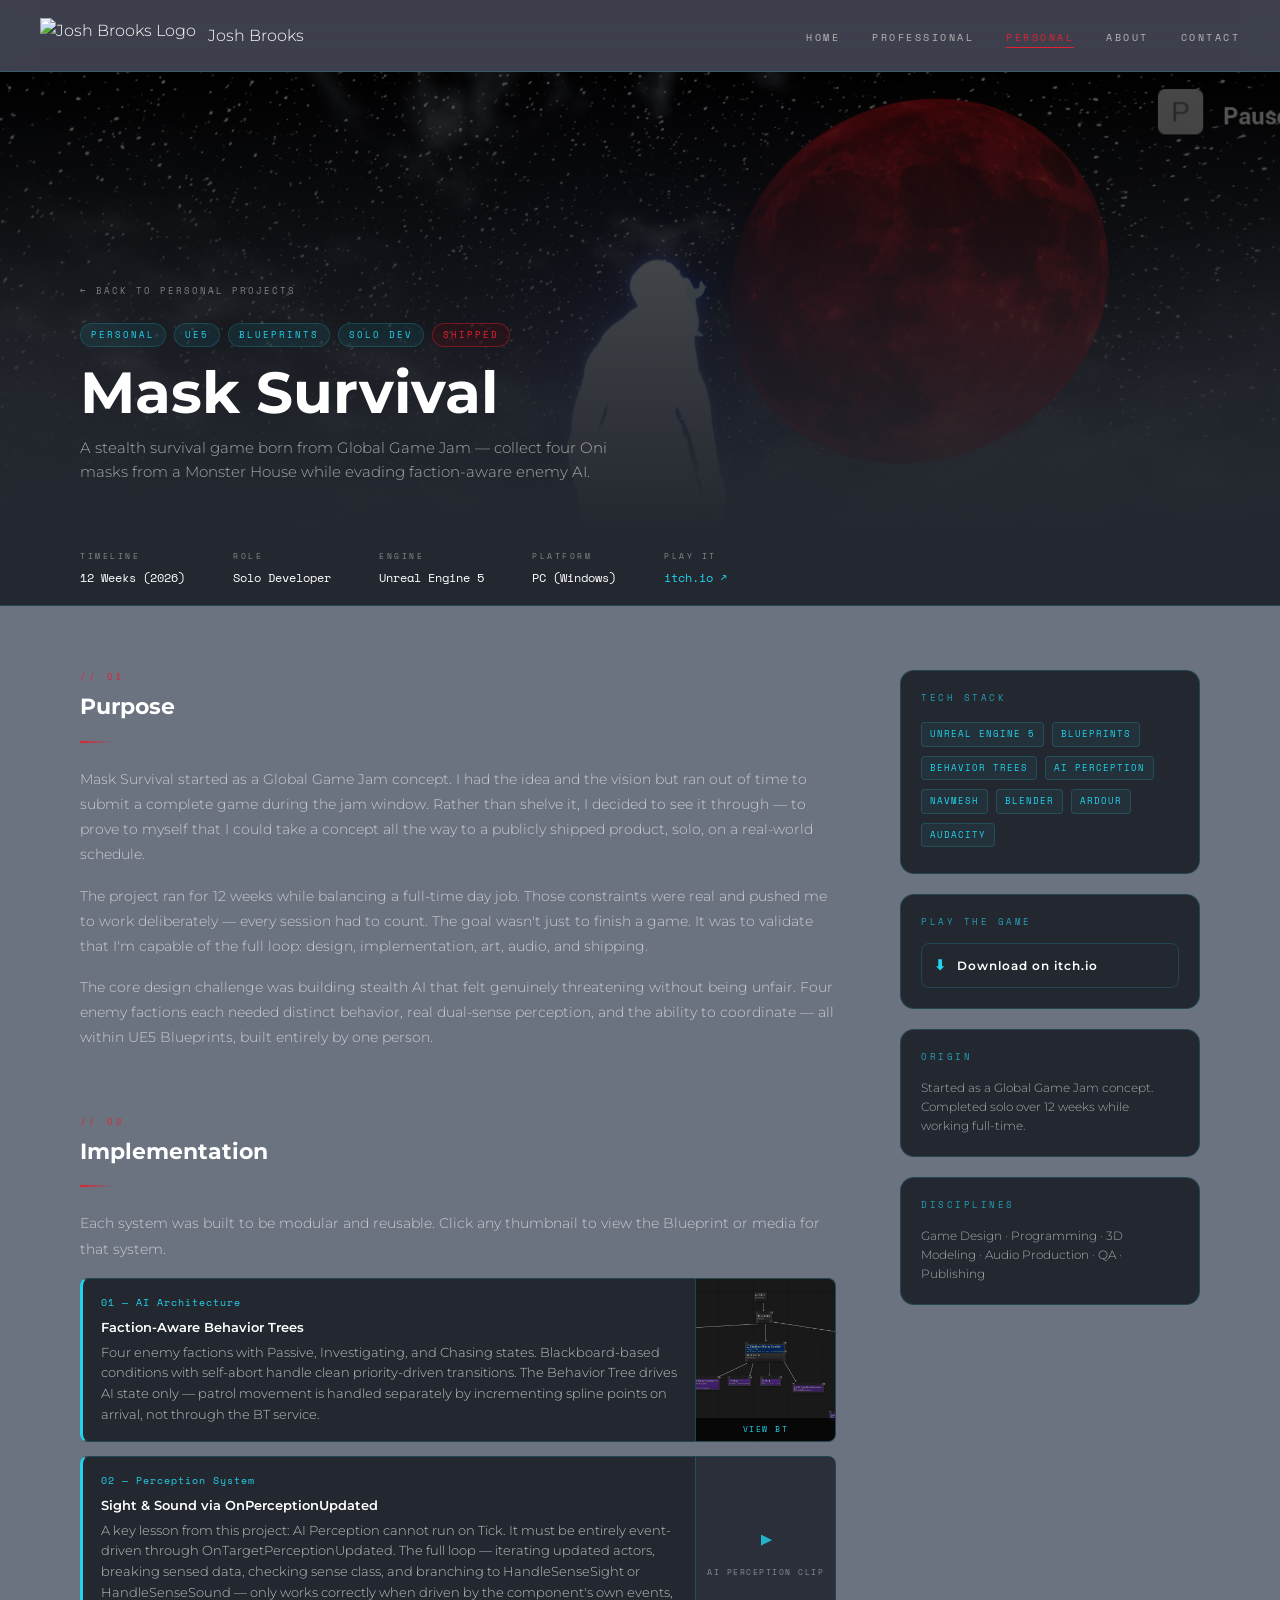
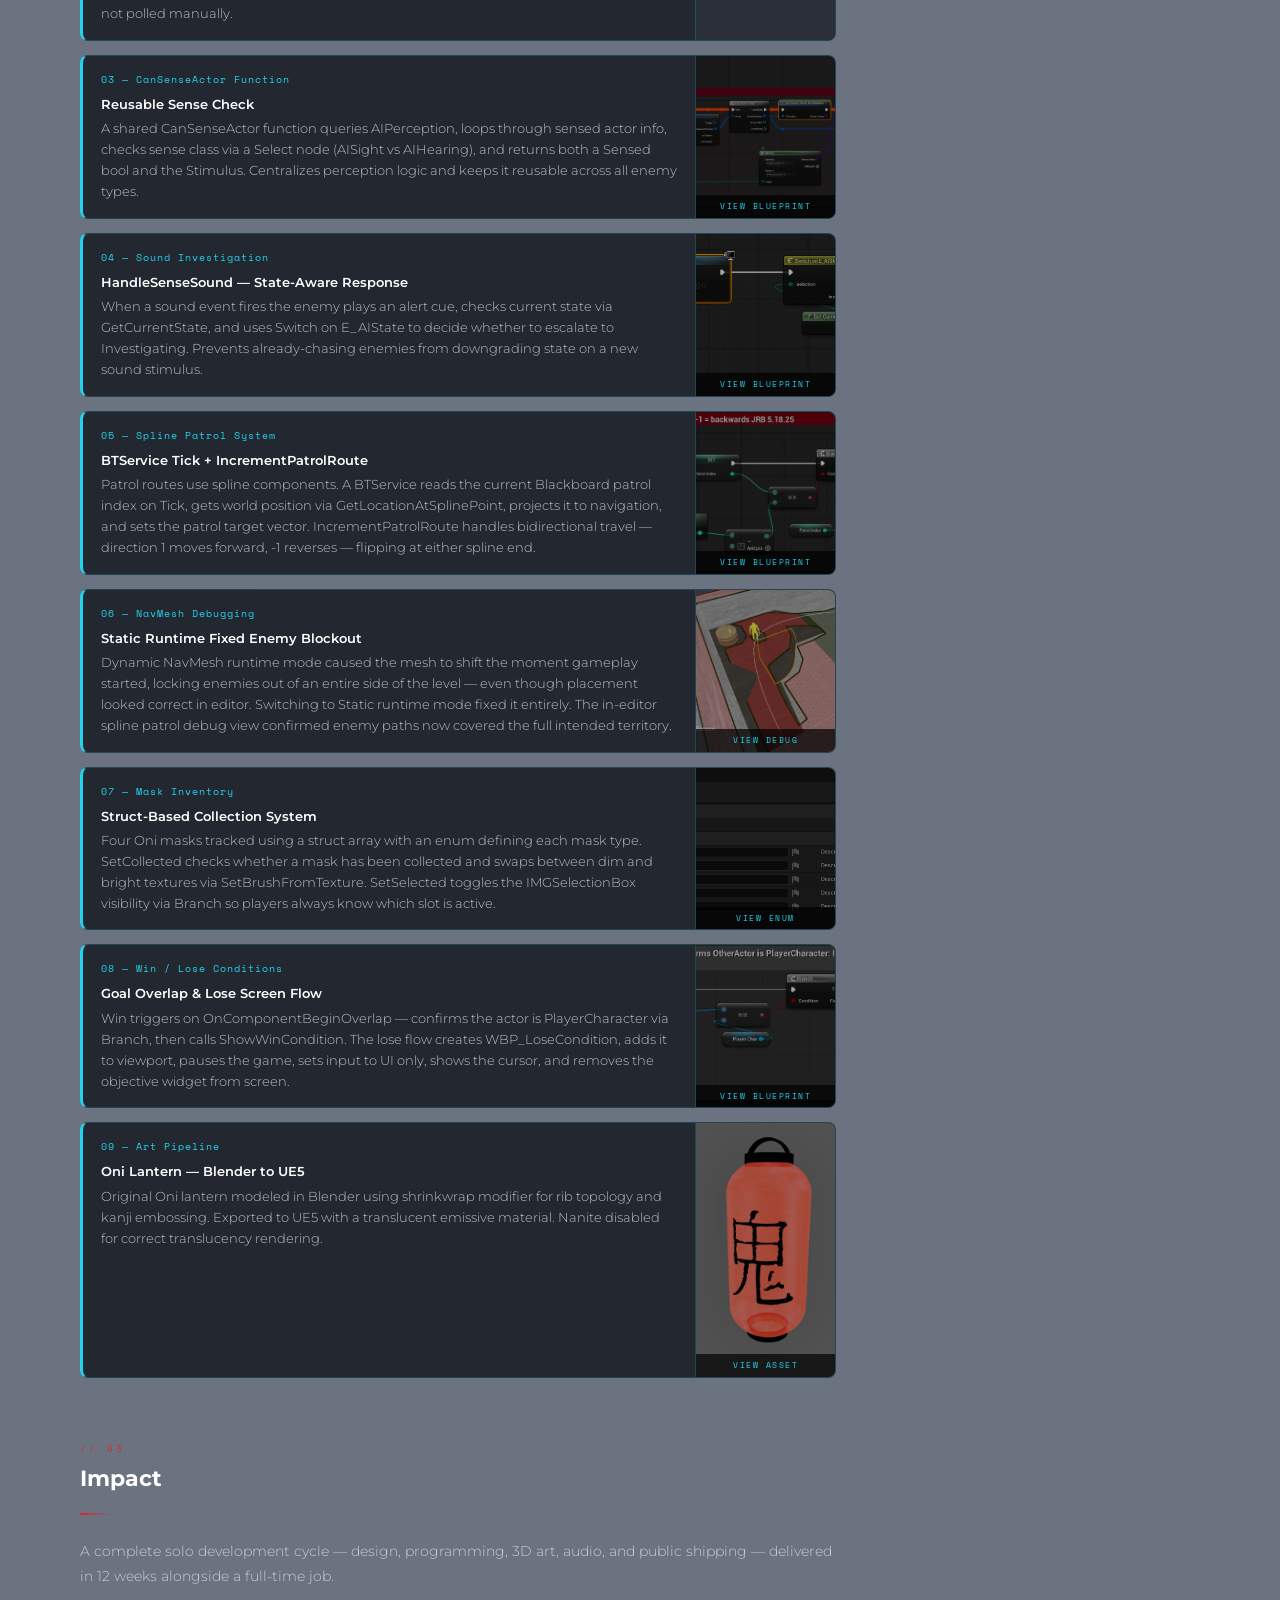
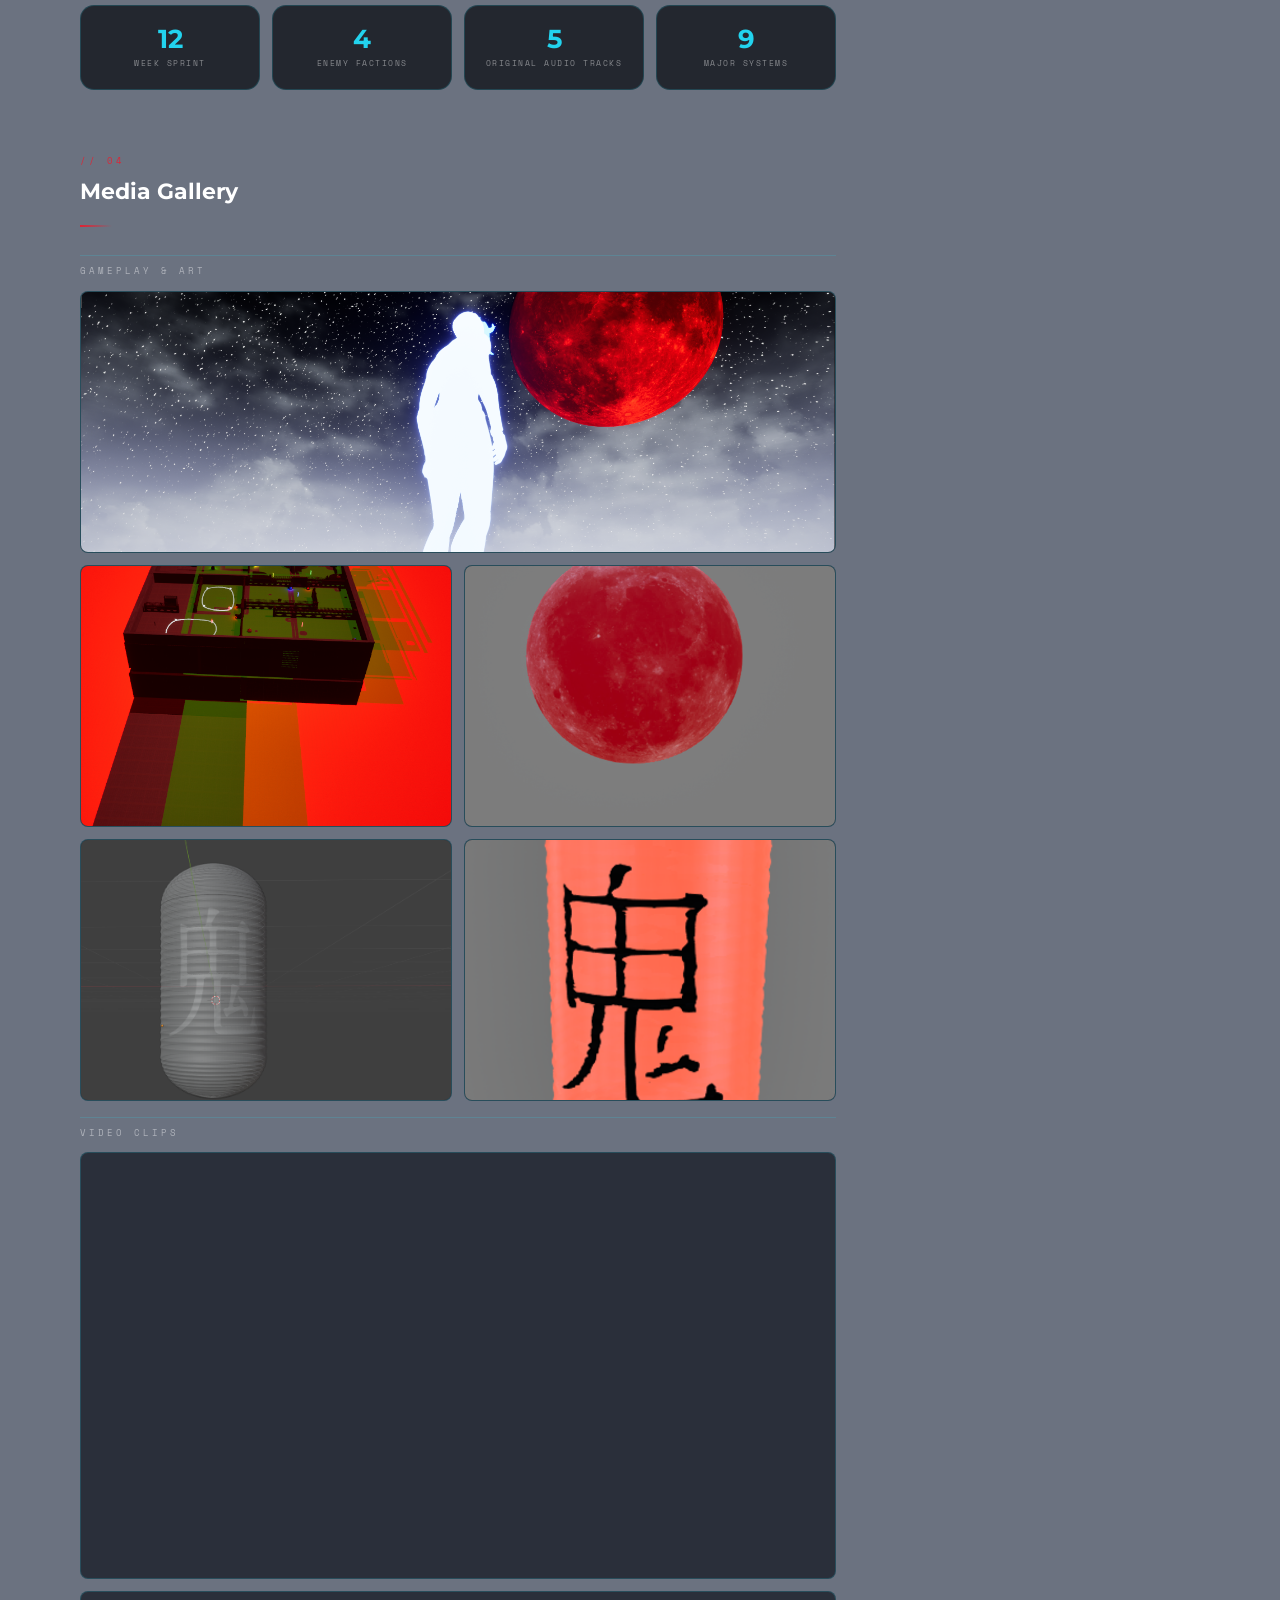
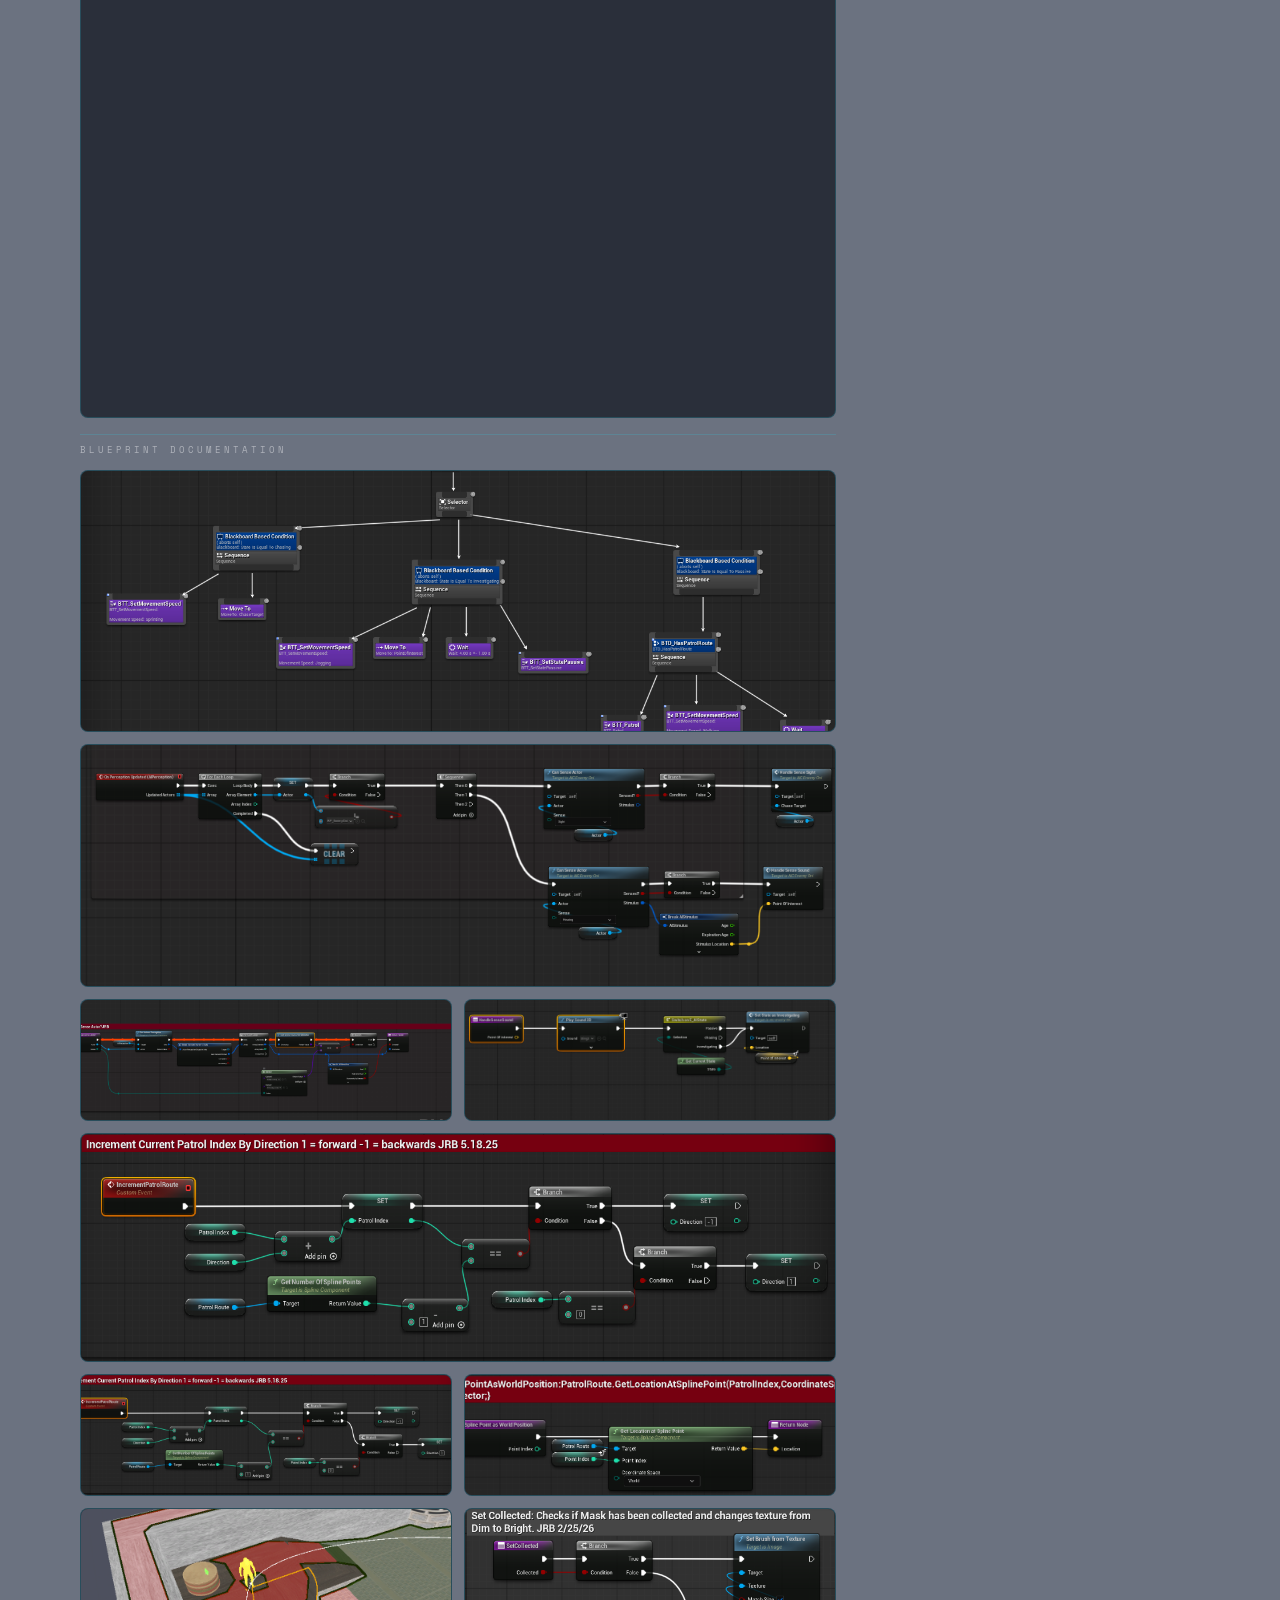
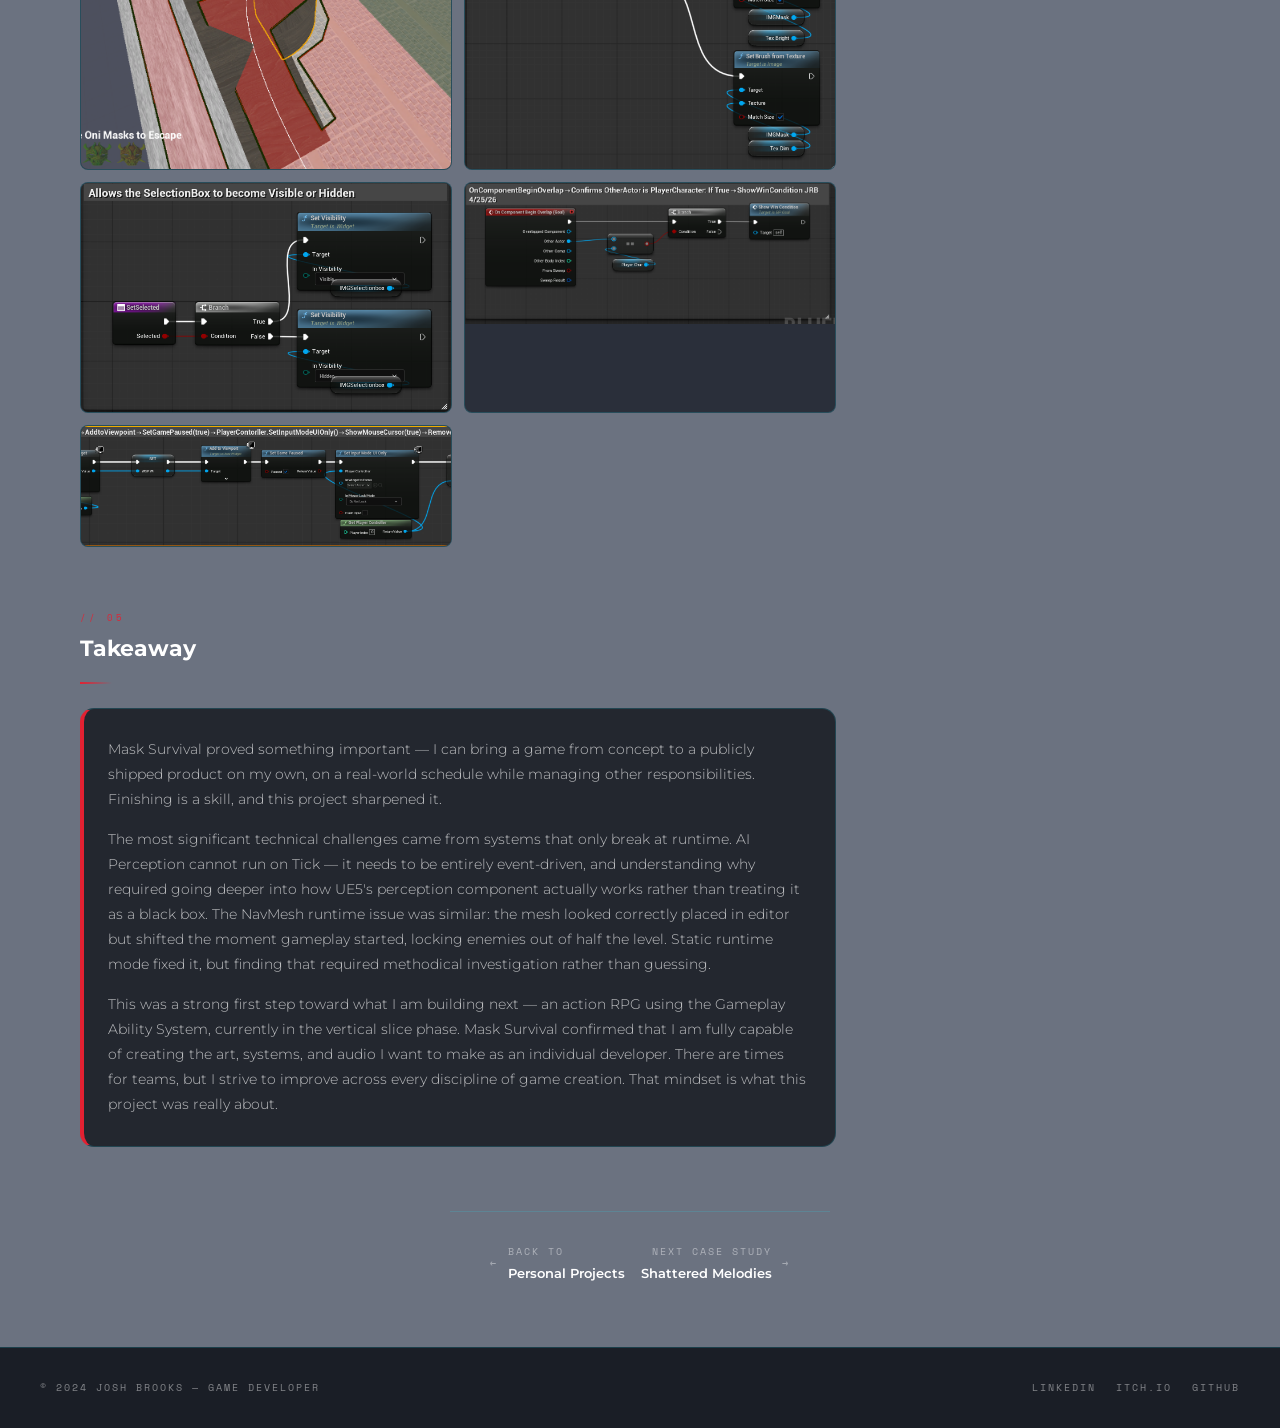
==== commit 98e7feff: "Update media section to include E_OniColor image Replaced placeholder media section with interactive" ====
--- a/case-mask-survival.html
+++ b/case-mask-survival.html
@@ -269,10 +269,10 @@
             Four Oni masks tracked using a struct array with an enum defining each mask type. SetCollected checks whether a mask has been collected and swaps between dim and bright textures via SetBrushFromTexture. SetSelected toggles the IMGSelectionBox visibility via Branch so players always know which slot is active.
           </div>
         </div>
-        <div class="impl-media" style="display:flex;align-items:center;justify-content:center;background:var(--surface2);flex-direction:column;gap:6px;">
-          <span style="font-size:22px;color:var(--muted);">🖼</span>
-          <span class="impl-media-label" style="position:static;background:none;color:var(--muted);font-size:8px;">Coming Soon</span>
-        </div>
+        <div class="impl-media" onclick="openLightbox('media/mask-survival/E_OniColor.png','E_OniColor — faction enum defining four Oni mask types')">
+        <img src="media/mask-survival/E_OniColor.png" alt="E_OniColor enum"/>
+        <span class="impl-media-label">View Enum</span>
+      </div>
       </li>
 
       <li>
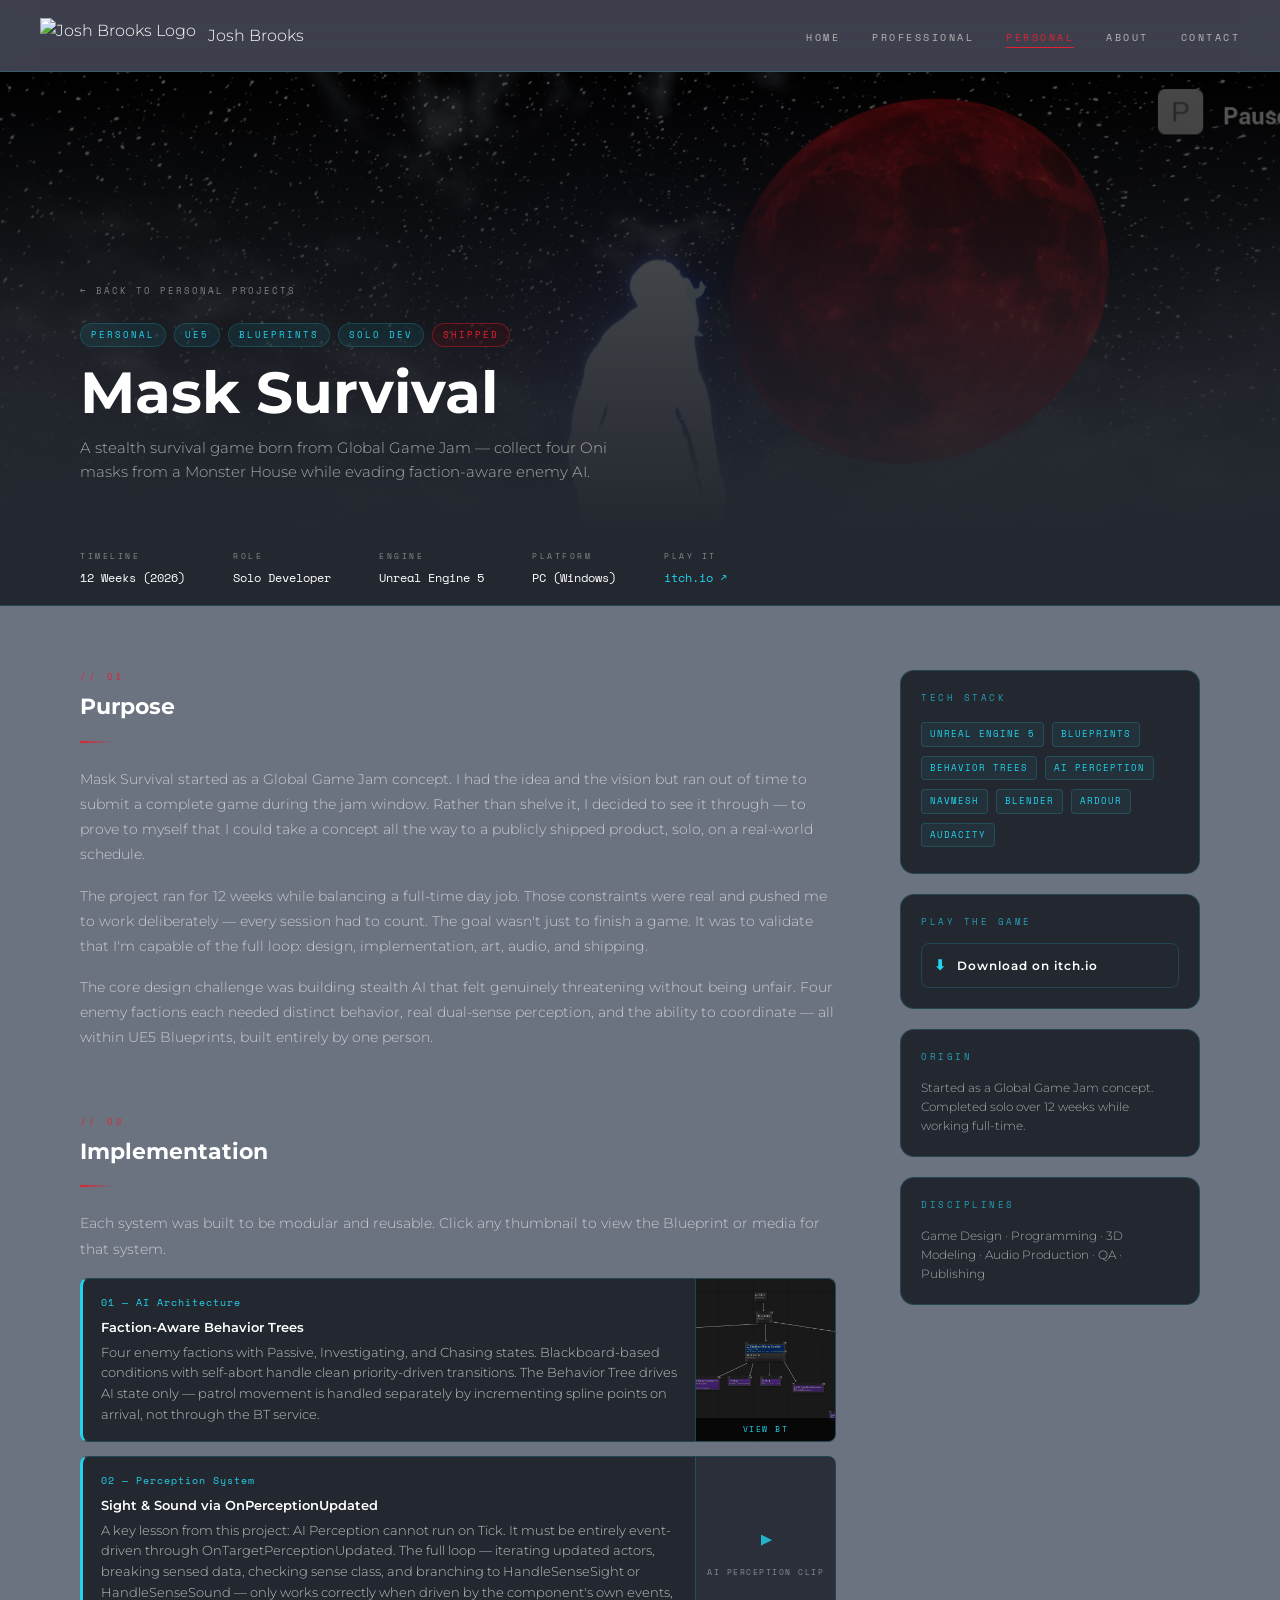
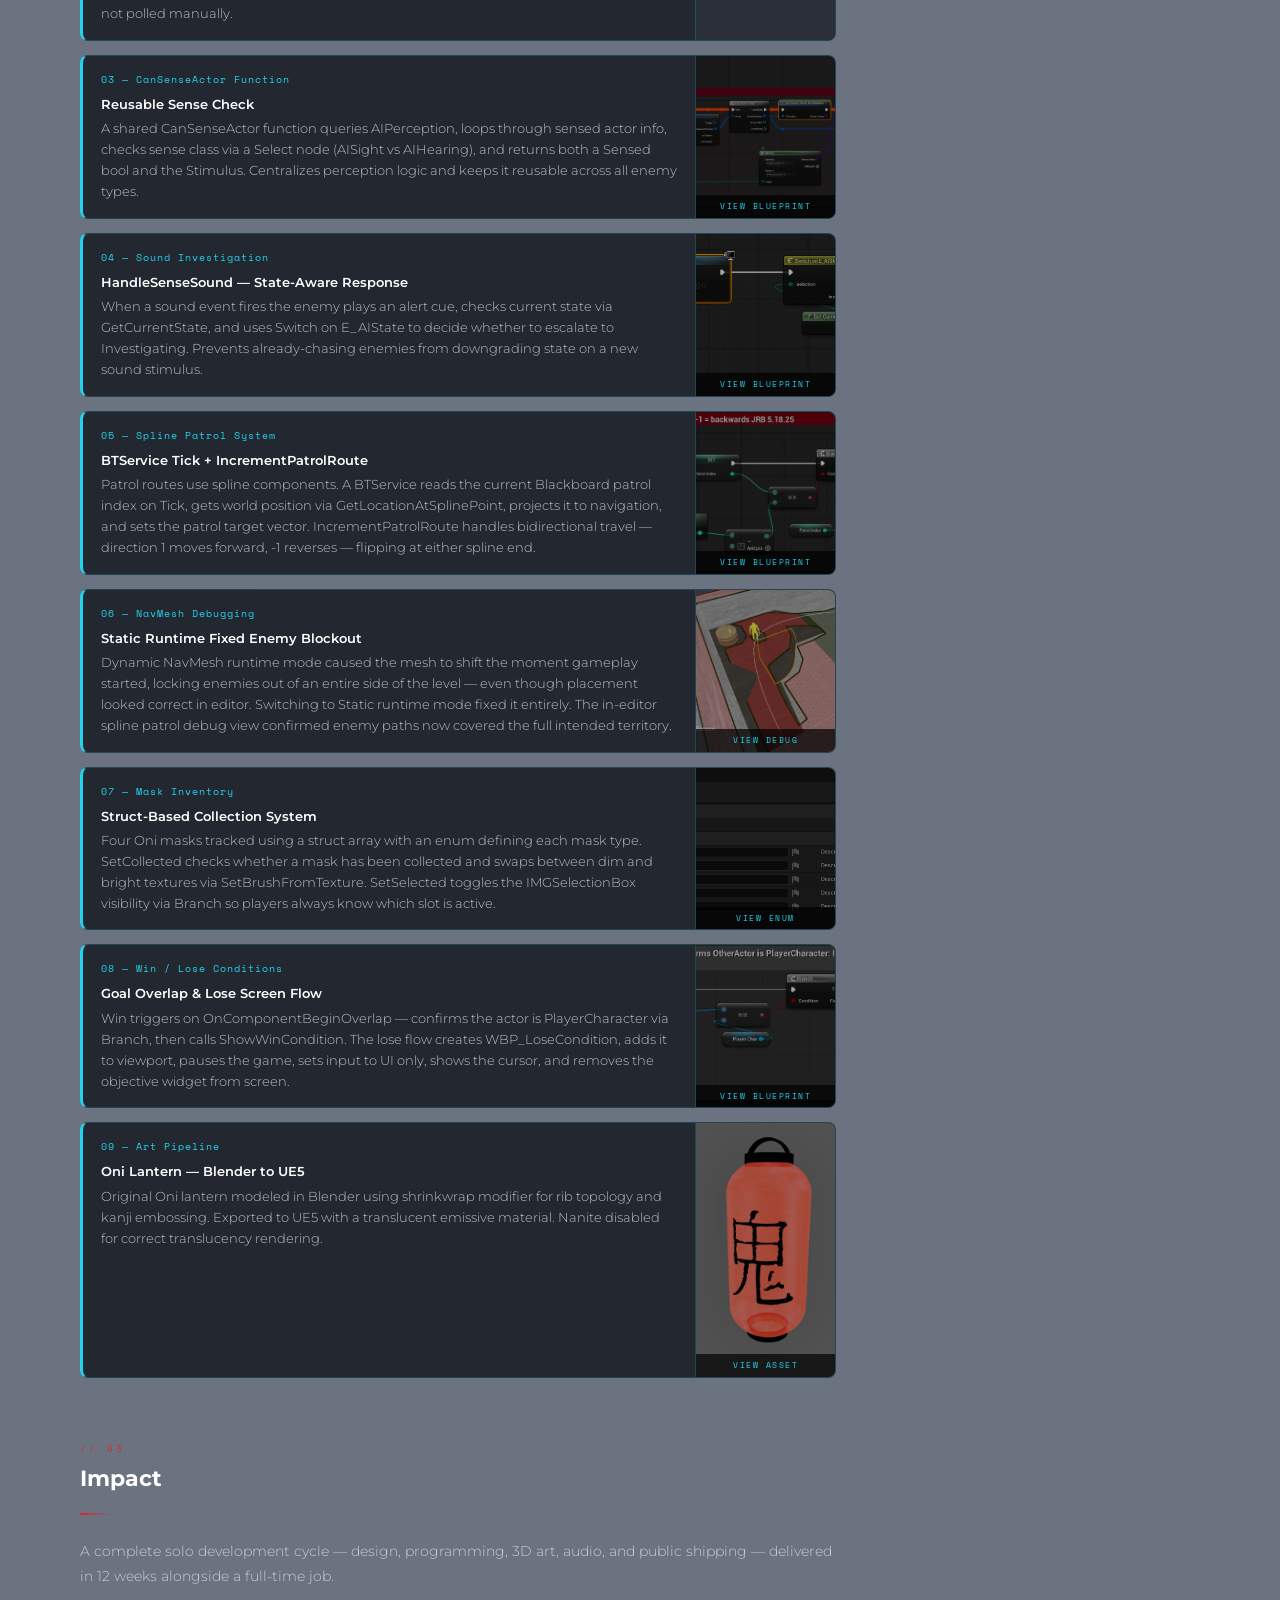
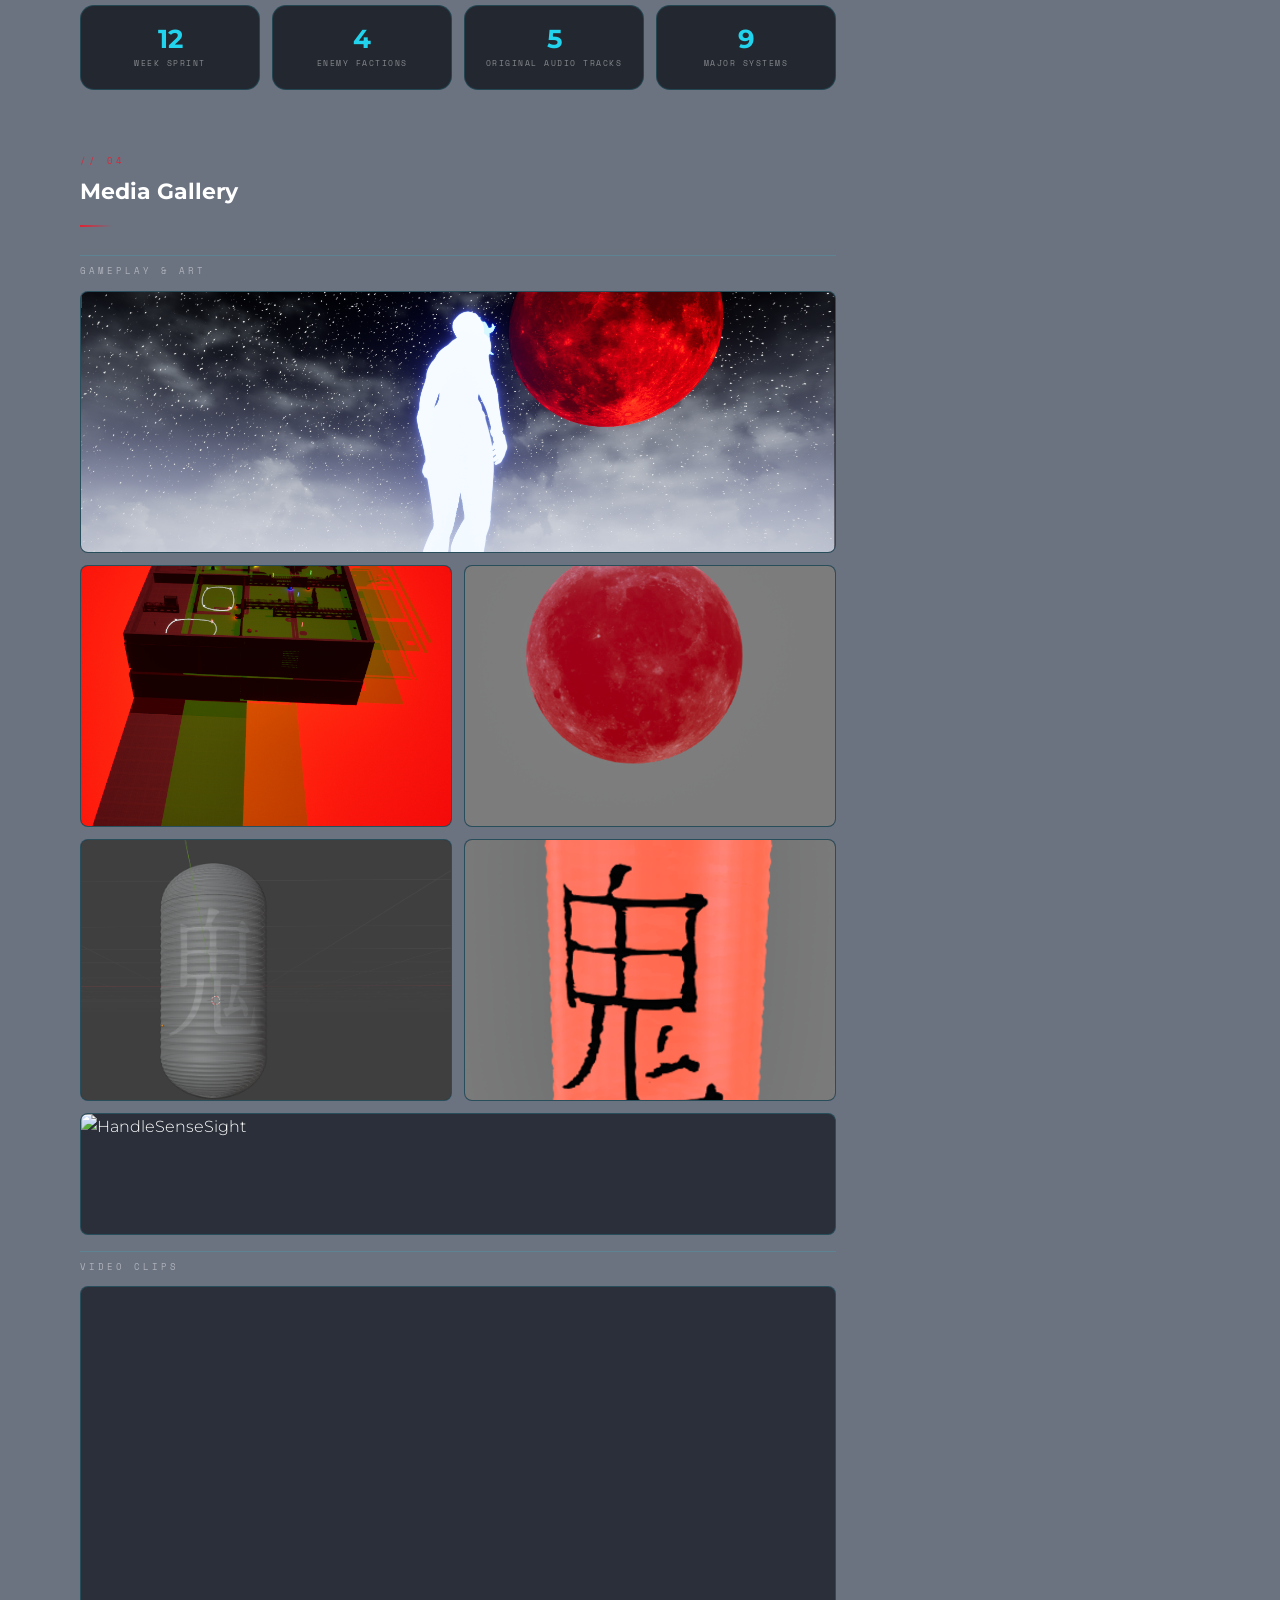
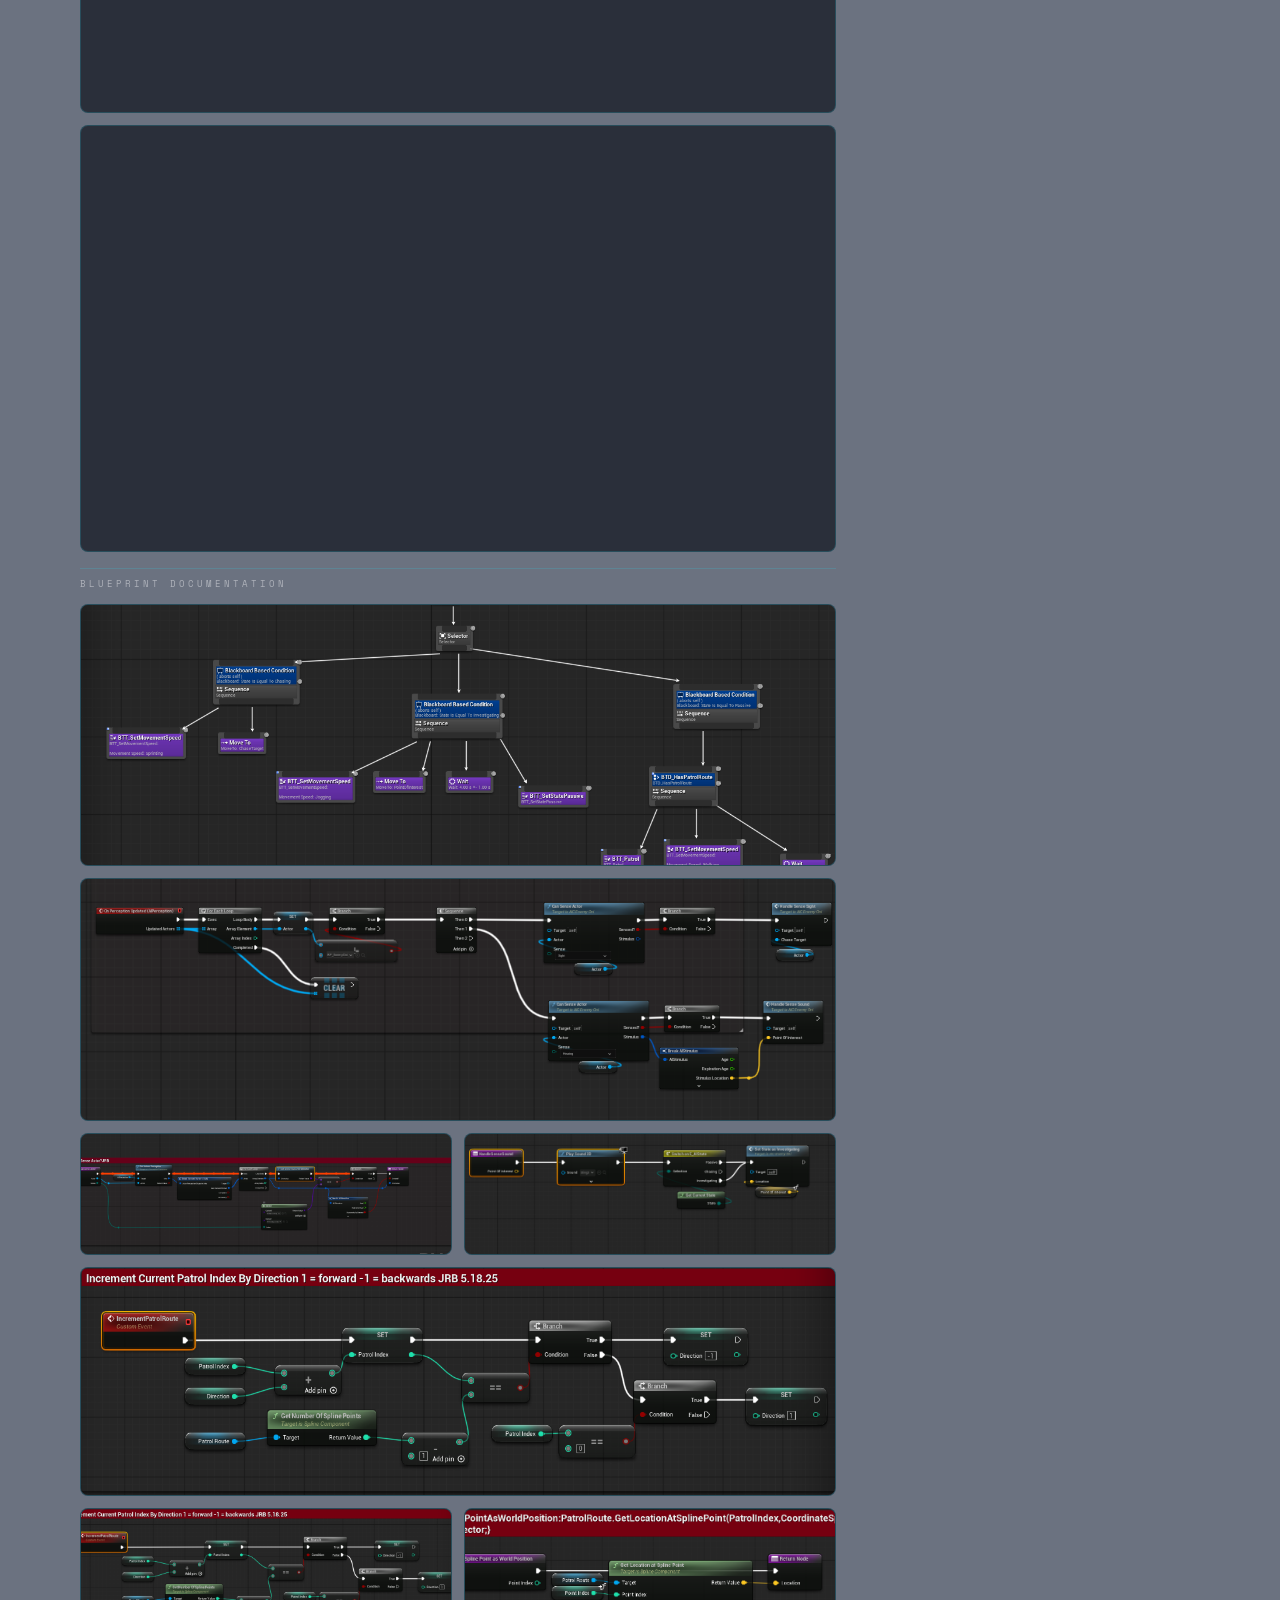
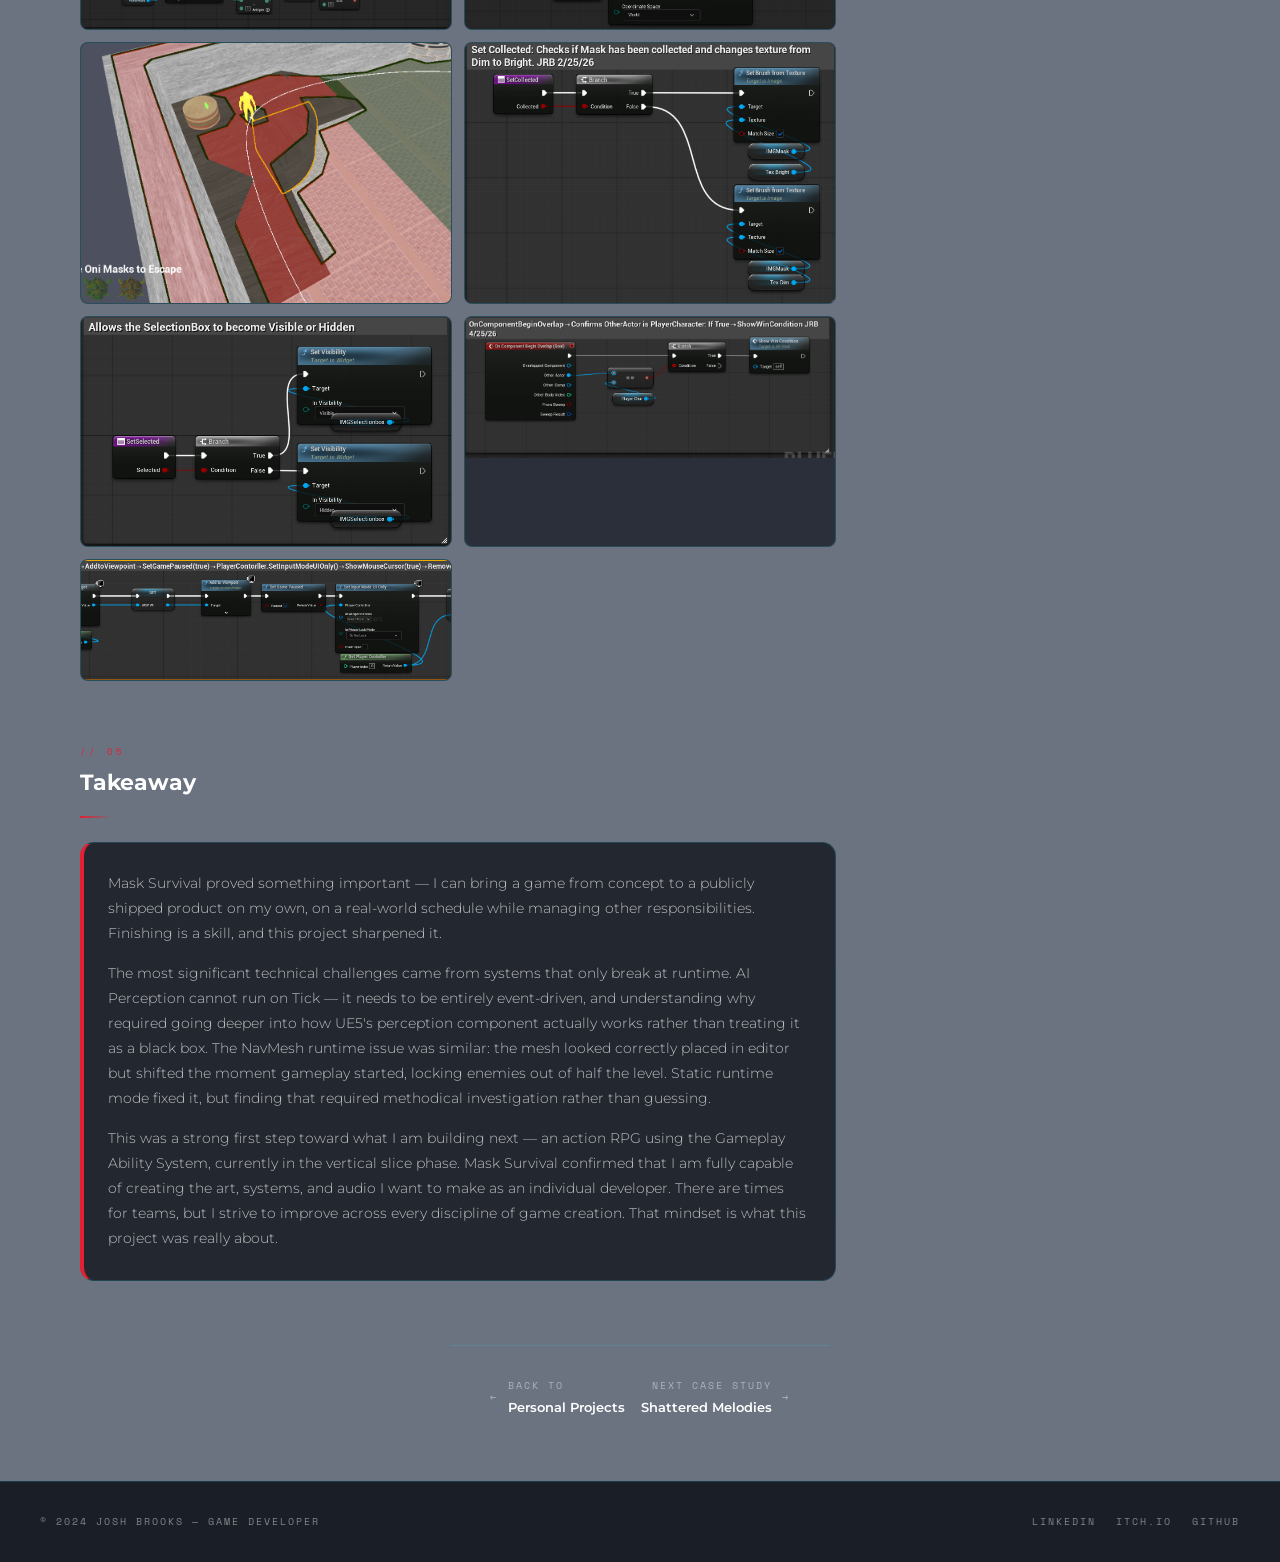
==== commit 7de3d538: "Add gallery item for HandleSenseSight image" ====
--- a/case-mask-survival.html
+++ b/case-mask-survival.html
@@ -350,6 +350,11 @@
       <div class="gallery-item" onclick="openLightbox('media/mask-survival/lantern final.png','Oni lantern — final UE5 render')">
         <img src="media/mask-survival/lantern final.png" alt="Lantern final"/>
         <span class="gallery-caption">Oni lantern — final render</span>
+      </div>
+
+      <div class="gallery-item wide" onclick="openLightbox('media/mask-survival/Handle_Sense_Sight.png','HandleSenseSight — faction color check before chasing')">
+        <img src="media/mask-survival/Handle_Sense_Sight.png" alt="HandleSenseSight"/>
+        <span class="gallery-caption">HandleSenseSight — faction color check, Switch on E_AIState</span>
       </div>
 
       <p class="gallery-section-label">Video Clips</p>
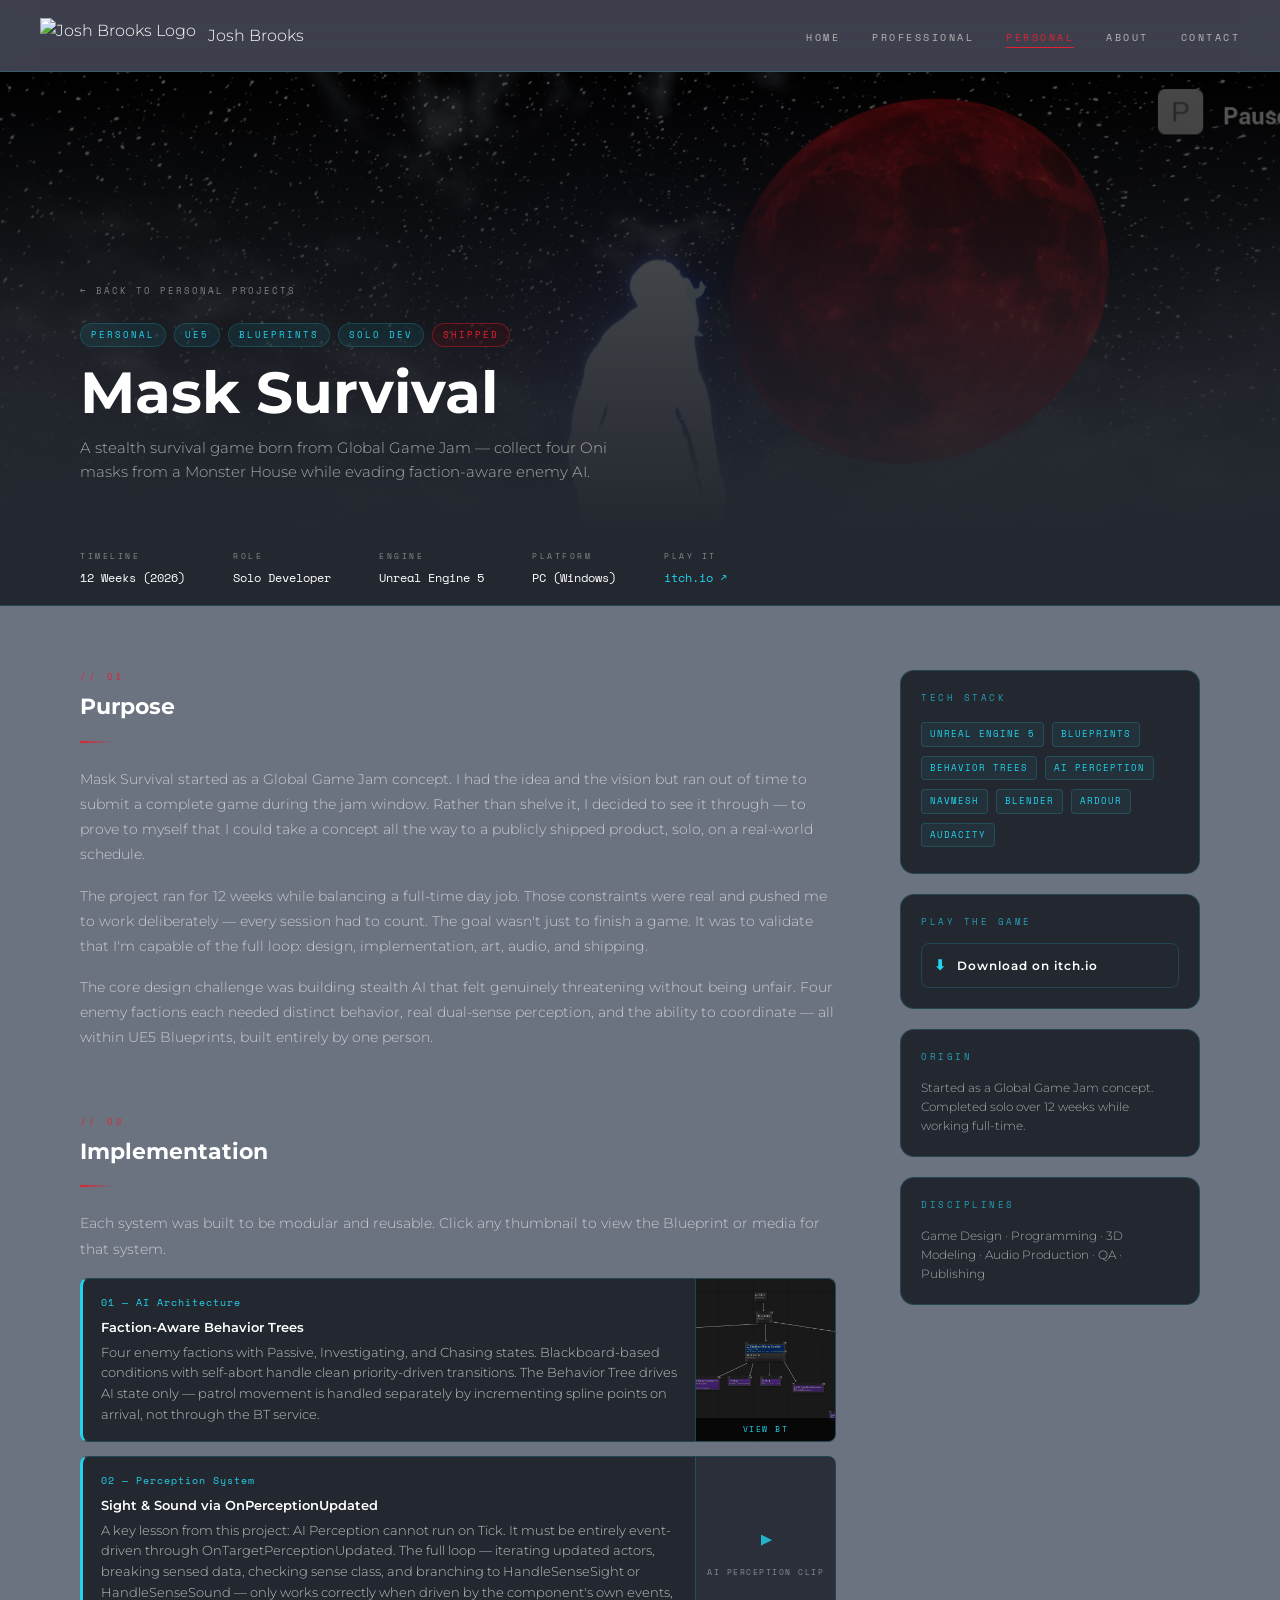
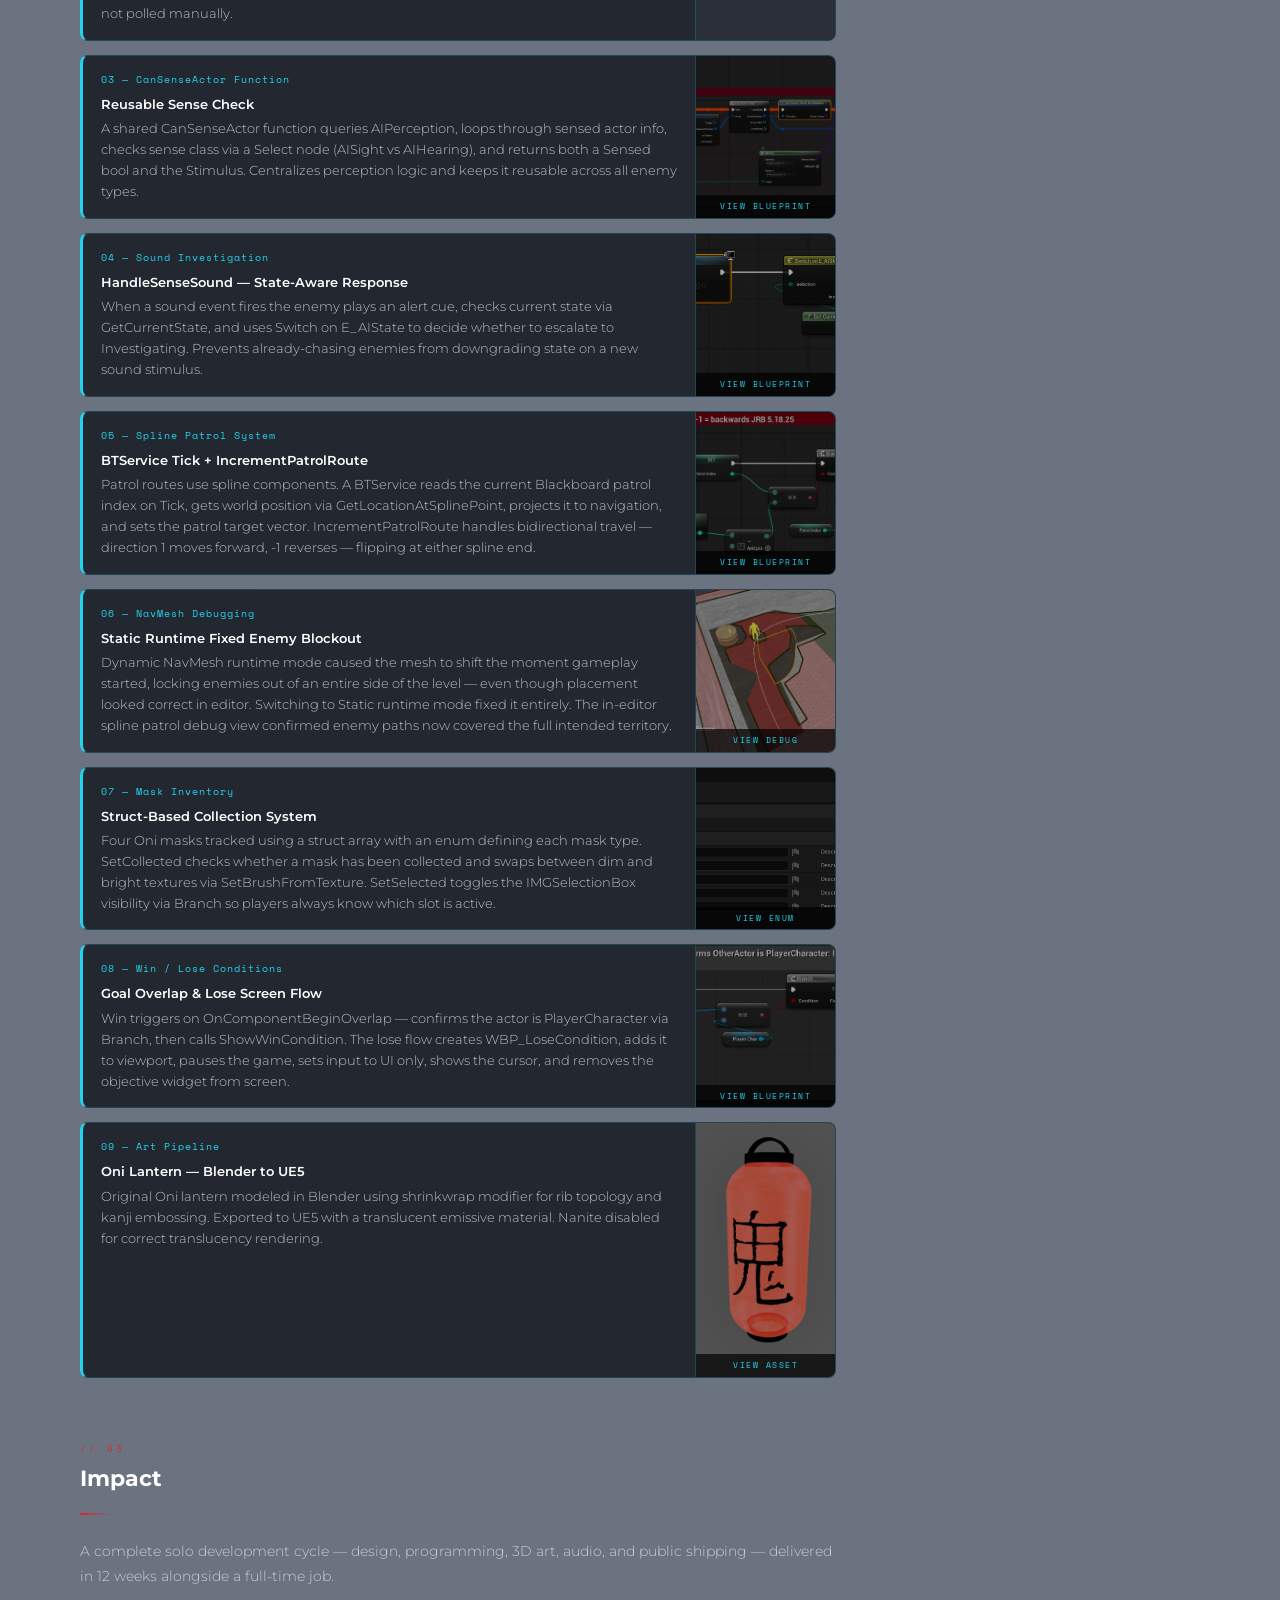
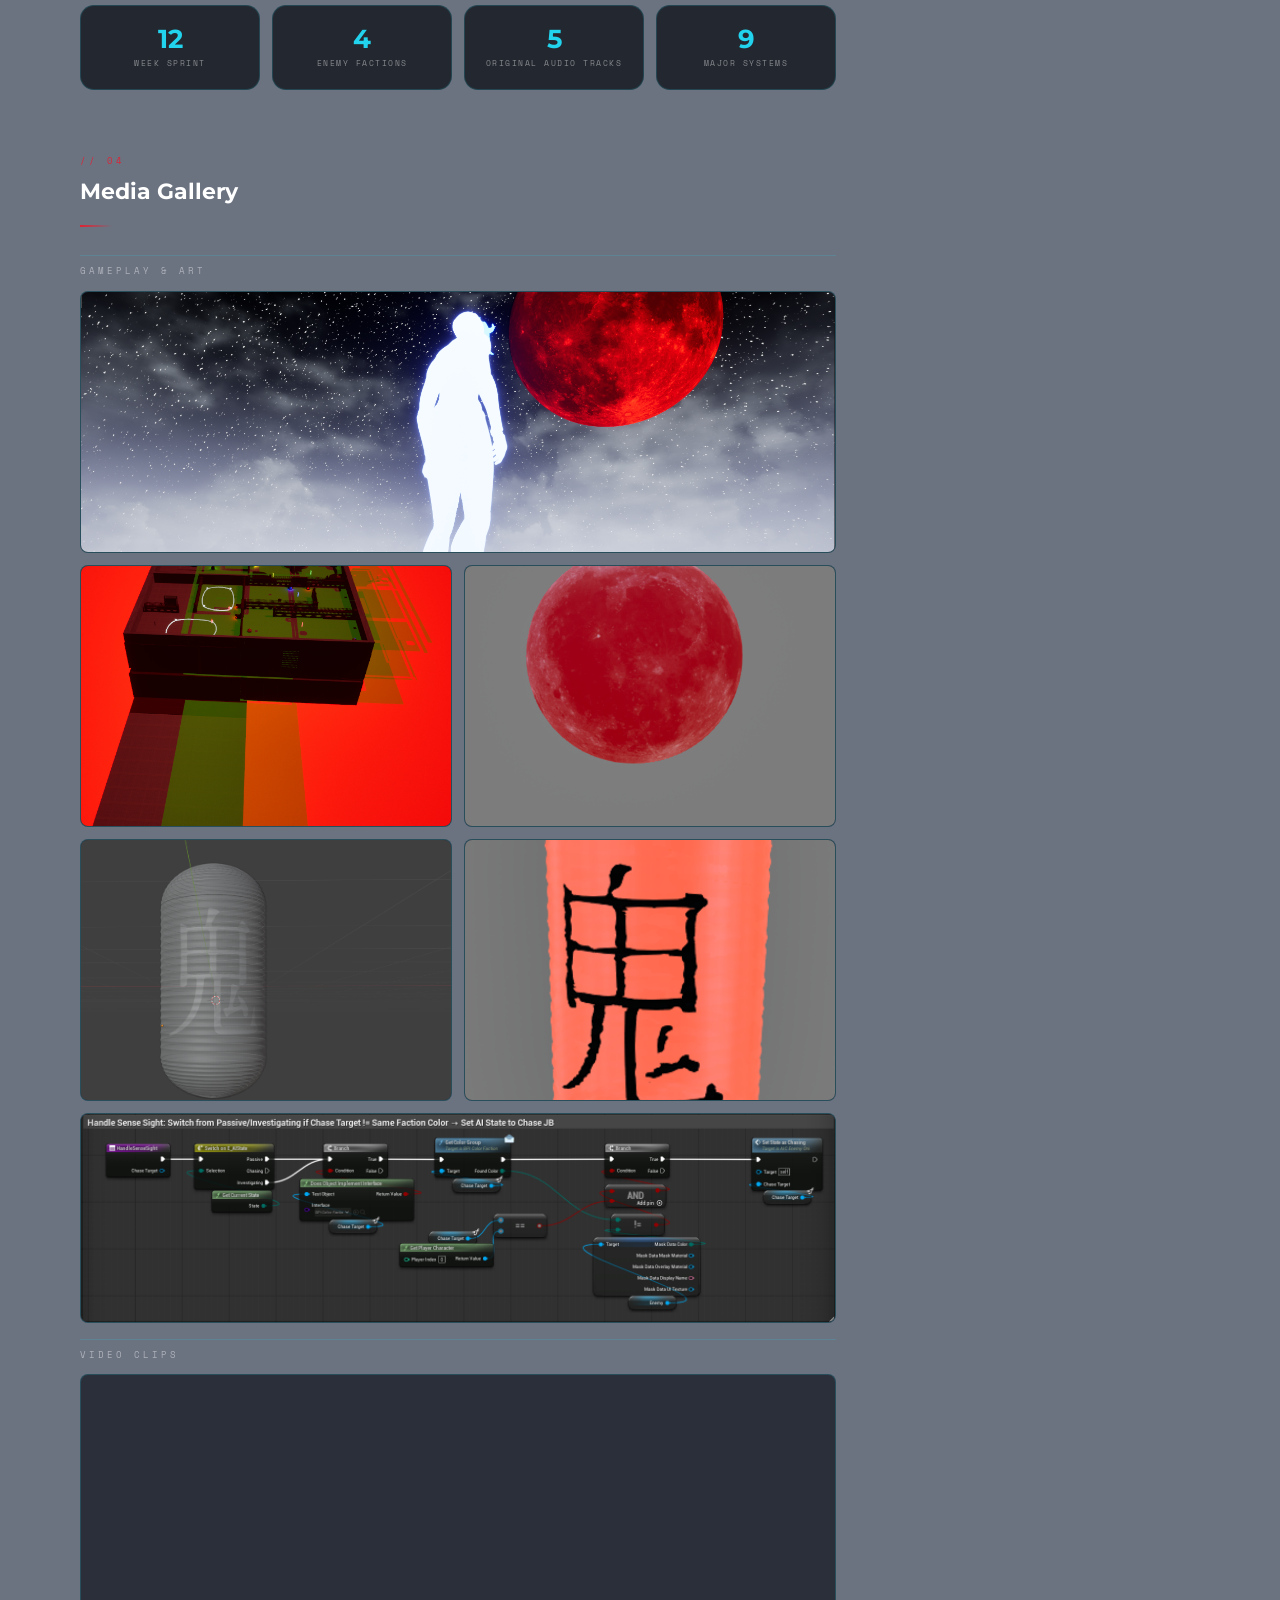
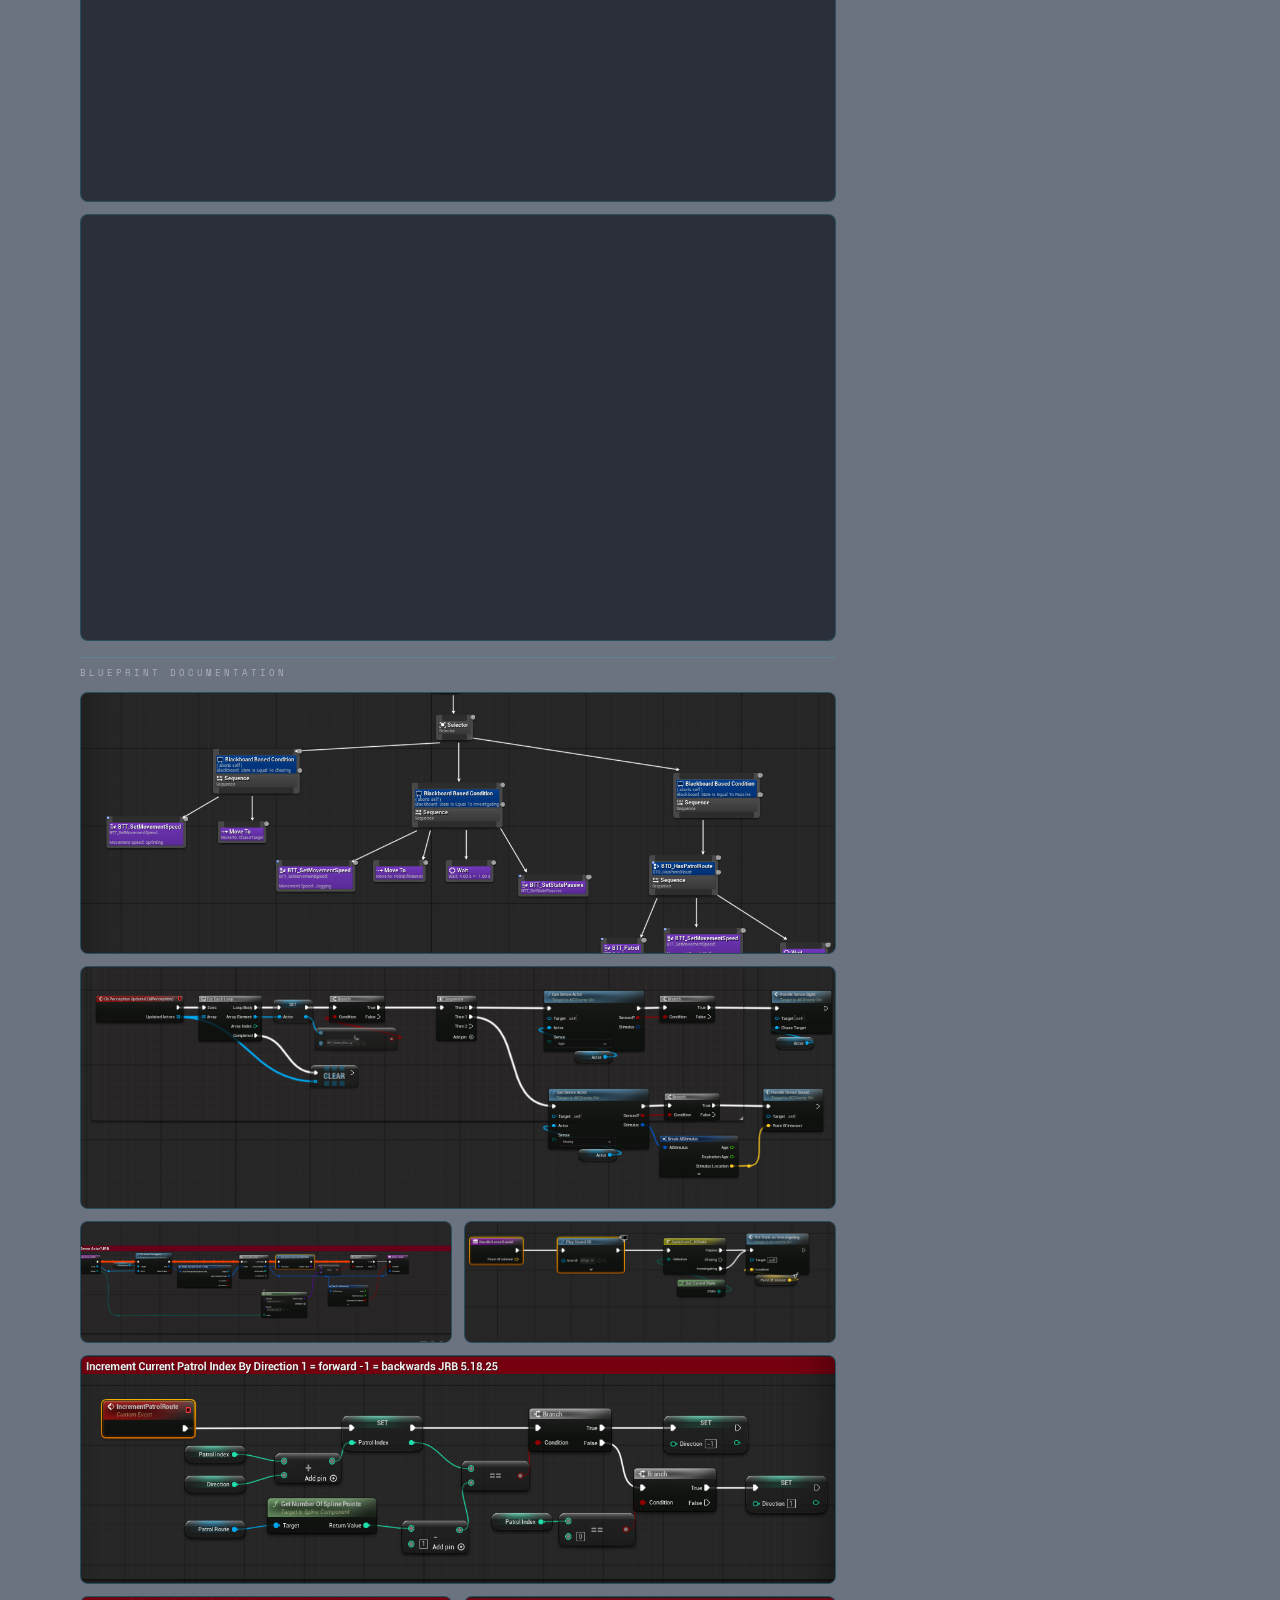
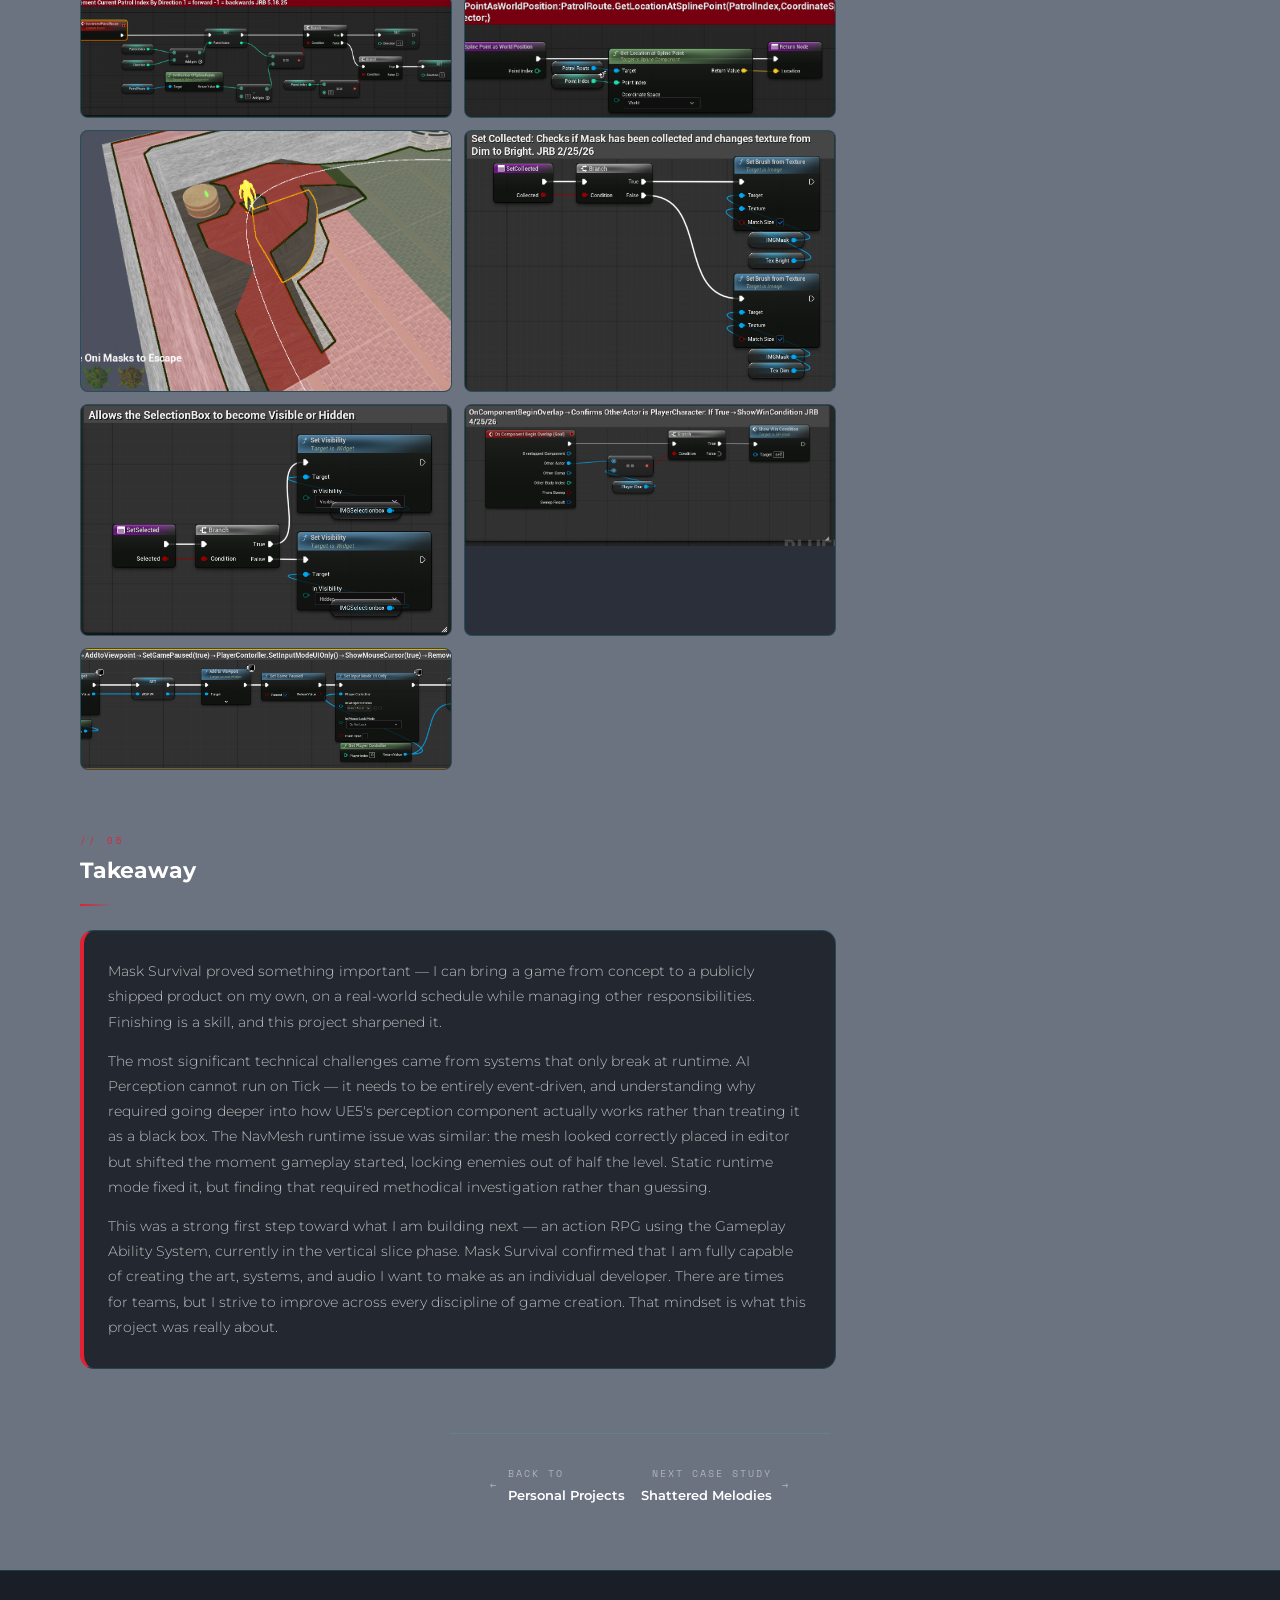
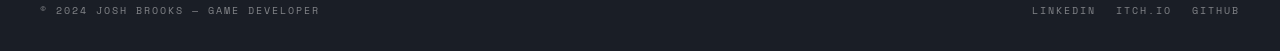
==== commit c034ebb9: "Update image source for HandleSenseSight" ====
--- a/case-mask-survival.html
+++ b/case-mask-survival.html
@@ -353,7 +353,7 @@
       </div>
 
       <div class="gallery-item wide" onclick="openLightbox('media/mask-survival/Handle_Sense_Sight.png','HandleSenseSight — faction color check before chasing')">
-        <img src="media/mask-survival/Handle_Sense_Sight.png" alt="HandleSenseSight"/>
+        <img src="media/mask-survival/hssight.png" alt="HandleSenseSight"/>
         <span class="gallery-caption">HandleSenseSight — faction color check, Switch on E_AIState</span>
       </div>
 
